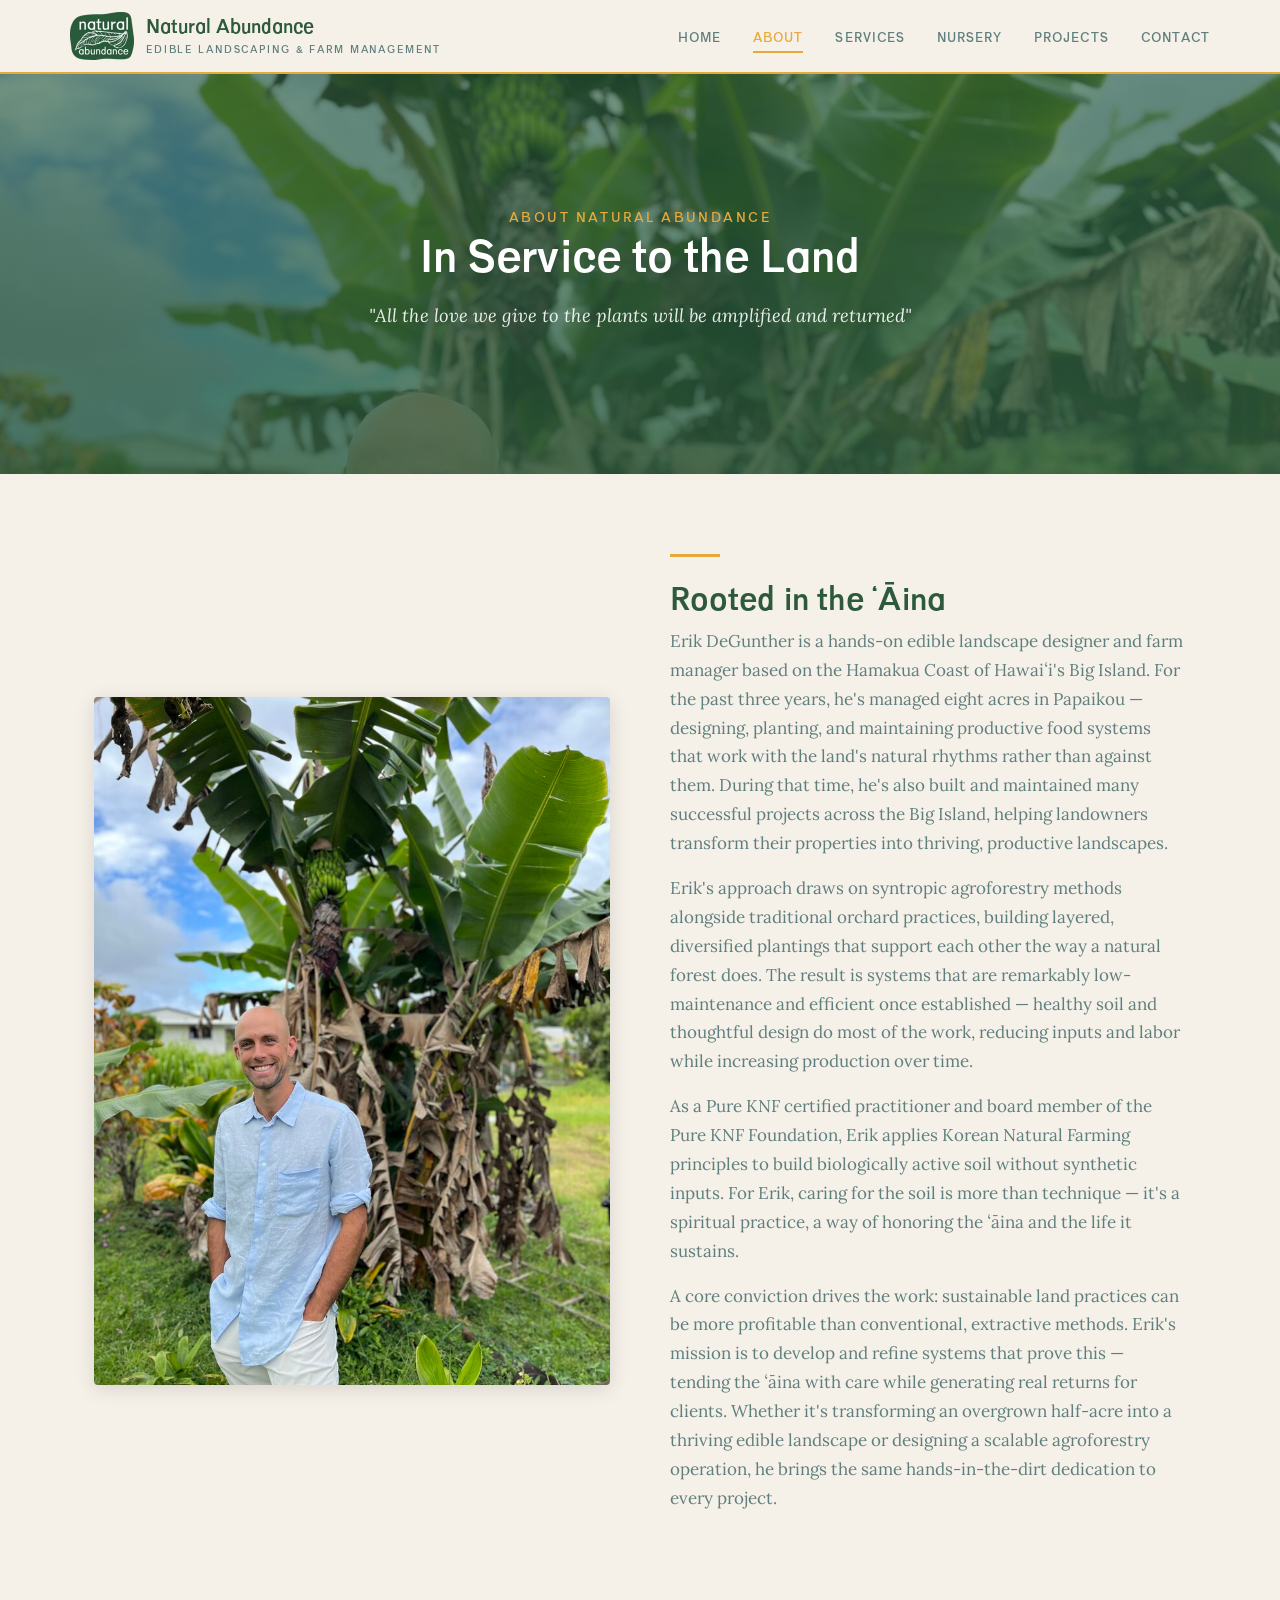
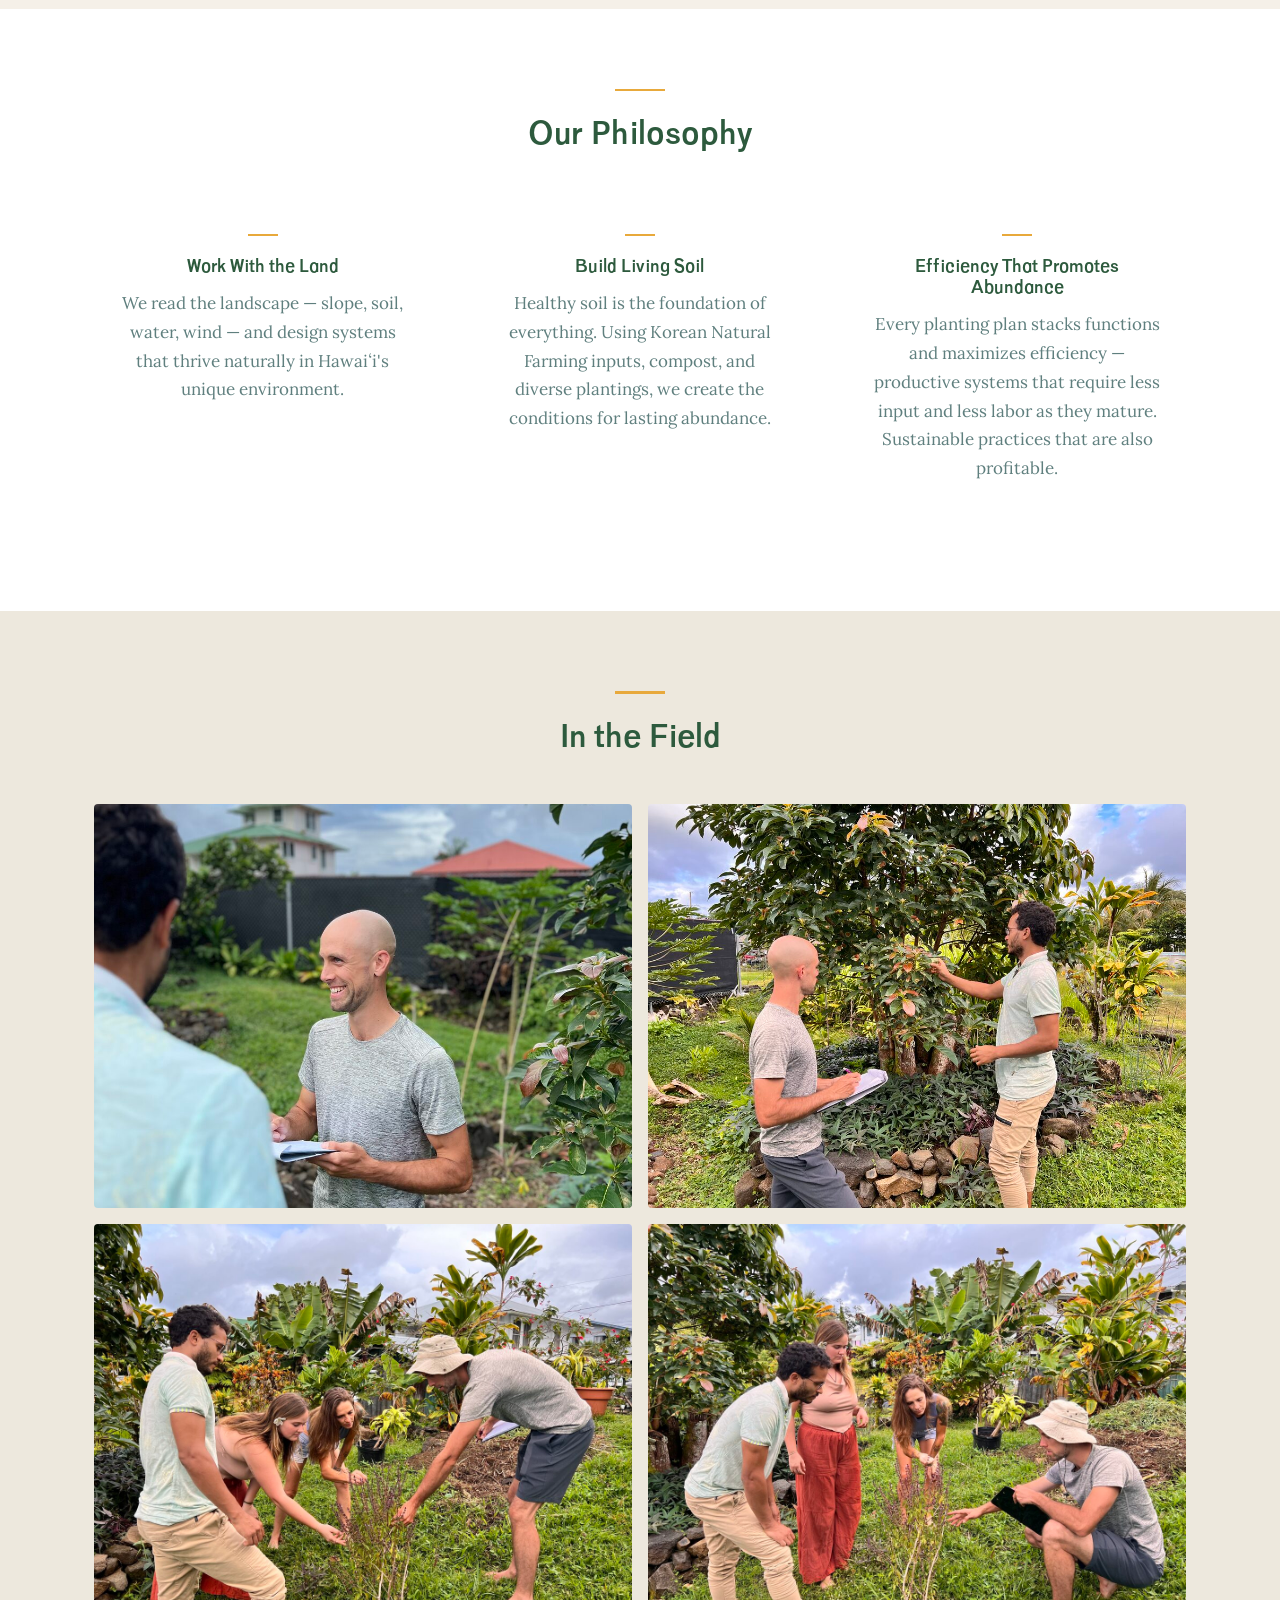
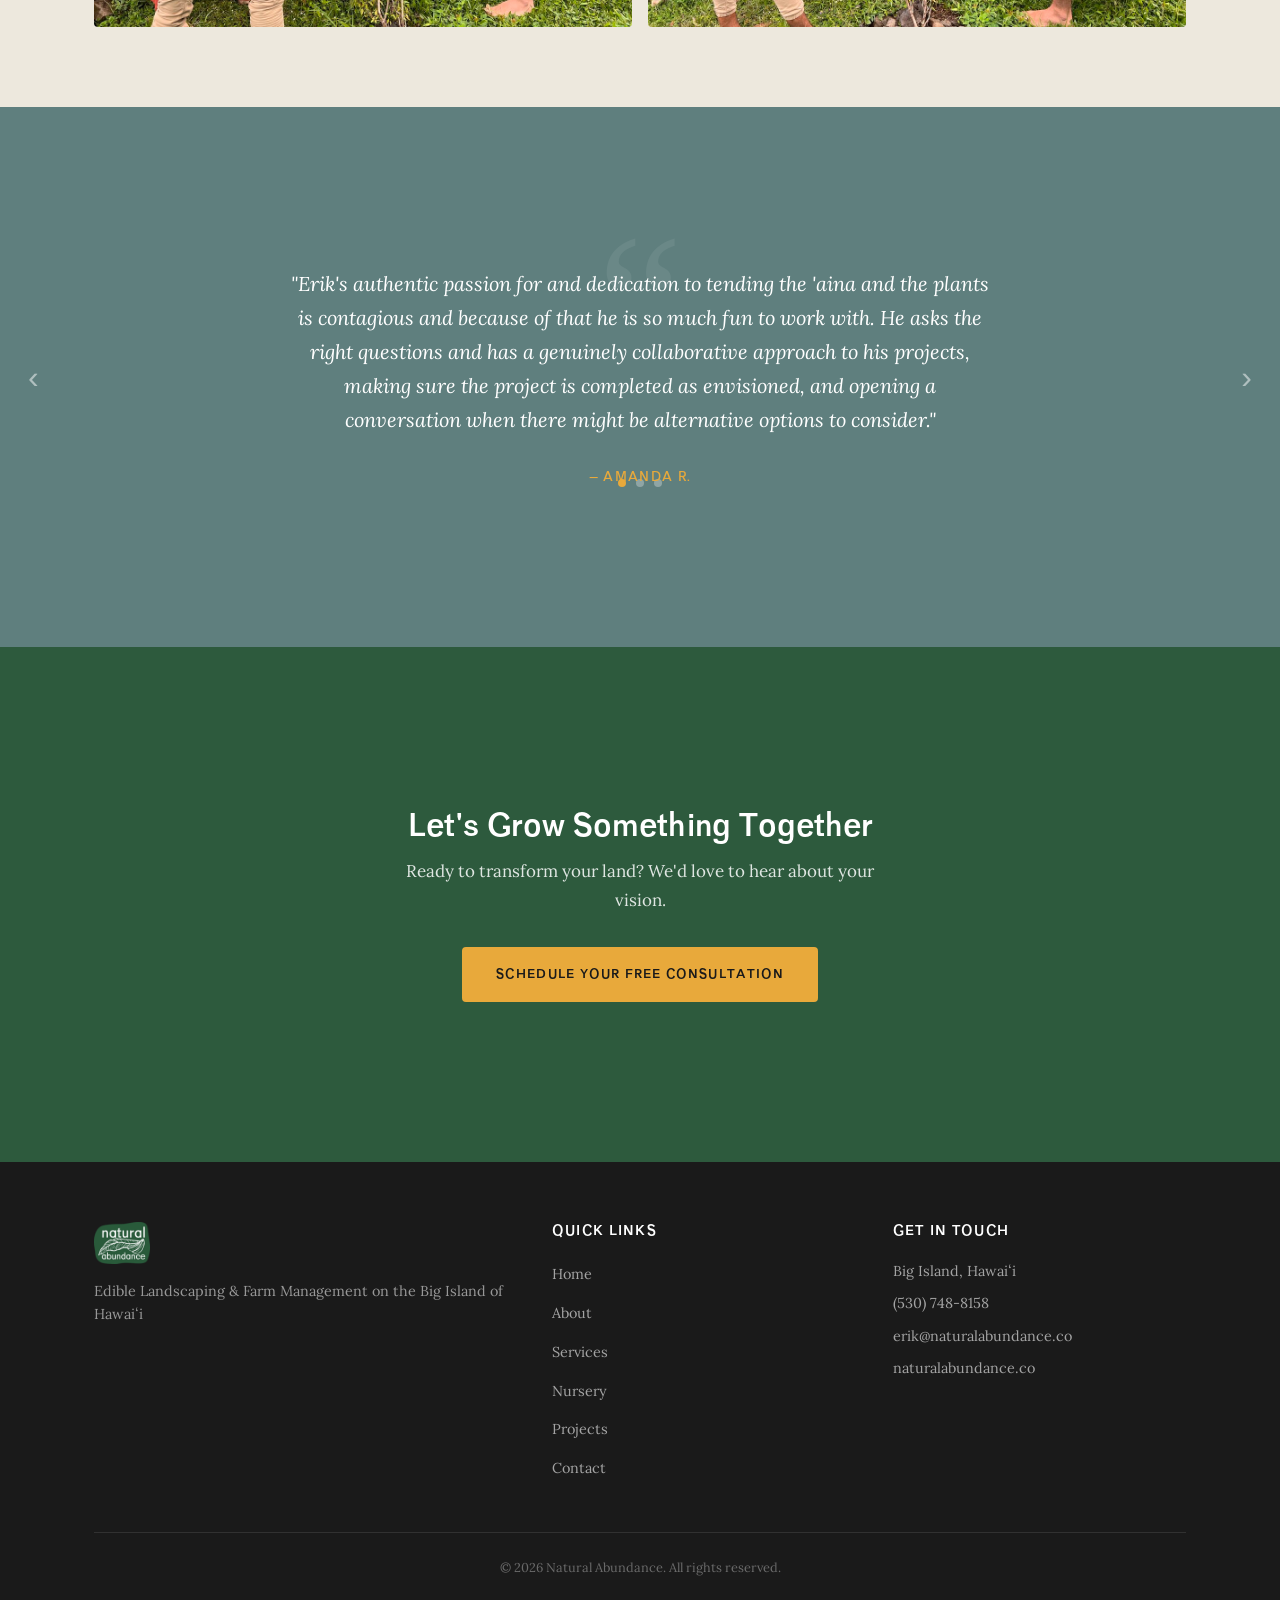
==== about.html @ 0c000f02 "Site-wide updates: copy, carousel, project pages, consistency - Home: "Serving the Land", "East side" ====
<!DOCTYPE html>
<html lang="en">
<head>
  <meta charset="UTF-8">
  <meta name="viewport" content="width=device-width, initial-scale=1.0">
  <title>About Erik | Natural Abundance</title>
  <link href="https://fonts.googleapis.com/css2?family=Lora:ital,wght@0,400;0,600;1,400&family=Raleway:wght@400;600;700&display=swap" rel="stylesheet">
  <link rel="stylesheet" href="css/style.css">
</head>
<body>

  <nav class="nav">
    <div class="nav__inner">
      <a href="index.html" class="nav__logo">
        <img src="images/logo-forest-green.png" alt="Natural Abundance Logo">
        <div>
          <span class="nav__logo-text">Natural Abundance</span>
          <span class="nav__logo-descriptor">Edible Landscaping &amp; Farm Management</span>
        </div>
      </a>
      <ul class="nav__links">
        <li><a href="index.html">Home</a></li>
        <li><a href="about.html" class="active">About</a></li>
        <li><a href="services.html">Services</a></li>
        <li><a href="nursery.html">Nursery</a></li>
        <li><a href="projects.html">Projects</a></li>
        <li><a href="contact.html">Contact</a></li>
      </ul>
      <button class="nav__hamburger" aria-label="Toggle navigation">
        <span></span><span></span><span></span>
      </button>
    </div>
  </nav>

  <section class="page-hero page-hero--overlay" style="background-image: url('images/about/erik-banana-headshot.jpg'); background-size: cover; background-position: center top;">
    <div class="page-hero__content">
      <span class="page-hero__descriptor">ABOUT NATURAL ABUNDANCE</span>
      <h1 class="page-hero__title">In Service to the Land</h1>
      <p class="page-hero__subtitle">"All the love we give to the plants will be amplified and returned"</p>
    </div>
  </section>

  <section class="section section--cream">
    <div class="container">
      <div class="about-intro fade-up">
        <div class="about-intro__image">
          <img src="images/about/erik-portrait.jpg" alt="Erik DeGunther among banana plants">
        </div>
        <div class="about-intro__text">
          <hr class="accent-line accent-line--left">
          <h2>Rooted in the ʻĀina</h2>
          <p>Erik DeGunther is a hands-on edible landscape designer and farm manager based on the Hamakua Coast of Hawaiʻi's Big Island. For the past three years, he's managed eight acres in Papaikou — designing, planting, and maintaining productive food systems that work with the land's natural rhythms rather than against them. During that time, he's also built and maintained many successful projects across the Big Island, helping landowners transform their properties into thriving, productive landscapes.</p>
          <p>Erik's approach draws on syntropic agroforestry methods alongside traditional orchard practices, building layered, diversified plantings that support each other the way a natural forest does. The result is systems that are remarkably low-maintenance and efficient once established — healthy soil and thoughtful design do most of the work, reducing inputs and labor while increasing production over time.</p>
          <p>As a Pure KNF certified practitioner and board member of the Pure KNF Foundation, Erik applies Korean Natural Farming principles to build biologically active soil without synthetic inputs. For Erik, caring for the soil is more than technique — it's a spiritual practice, a way of honoring the ʻāina and the life it sustains.</p>
          <p>A core conviction drives the work: sustainable land practices can be more profitable than conventional, extractive methods. Erik's mission is to develop and refine systems that prove this — tending the ʻāina with care while generating real returns for clients. Whether it's transforming an overgrown half-acre into a thriving edible landscape or designing a scalable agroforestry operation, he brings the same hands-in-the-dirt dedication to every project.</p>
        </div>
      </div>
    </div>
  </section>

  <section class="section section--white">
    <div class="container">
      <div class="section__header">
        <hr class="accent-line">
        <h2>Our Philosophy</h2>
      </div>
      <div class="about-philosophy fade-up">
        <div class="about-philosophy__card">
          <span class="about-philosophy__bullet"></span>
          <h3>Work With the Land</h3>
          <p>We read the landscape — slope, soil, water, wind — and design systems that thrive naturally in Hawaiʻi's unique environment.</p>
        </div>
        <div class="about-philosophy__card">
          <span class="about-philosophy__bullet"></span>
          <h3>Build Living Soil</h3>
          <p>Healthy soil is the foundation of everything. Using Korean Natural Farming inputs, compost, and diverse plantings, we create the conditions for lasting abundance.</p>
        </div>
        <div class="about-philosophy__card">
          <span class="about-philosophy__bullet"></span>
          <h3>Efficiency That Promotes Abundance</h3>
          <p>Every planting plan stacks functions and maximizes efficiency — productive systems that require less input and less labor as they mature. Sustainable practices that are also profitable.</p>
        </div>
      </div>
    </div>
  </section>

  <section class="section section--sand">
    <div class="container">
      <div class="section__header">
        <hr class="accent-line">
        <h2>In the Field</h2>
      </div>
      <div class="about-gallery fade-up" style="grid-template-columns: repeat(2, 1fr);">
        <div class="about-gallery__item">
          <img src="images/about/erik-consultation.jpg" alt="Erik consulting with a client on their property">
        </div>
        <div class="about-gallery__item">
          <img src="images/about/erik-examining-plants.jpg" alt="Erik and client examining fruit trees">
        </div>
        <div class="about-gallery__item">
          <img src="images/about/erik-group-teaching.jpg" alt="Erik teaching a group about edible landscaping">
        </div>
        <div class="about-gallery__item">
          <img src="images/about/erik-group-work.jpg" alt="Erik working with a group in the garden">
        </div>
      </div>
    </div>
  </section>

  <section class="section section--teal">
    <div class="testimonial-carousel">
      <button class="testimonial-carousel__nav testimonial-carousel__nav--prev" aria-label="Previous testimonial">&#8249;</button>
      <button class="testimonial-carousel__nav testimonial-carousel__nav--next" aria-label="Next testimonial">&#8250;</button>
      <div class="testimonial-carousel__track">
        <div class="testimonial-carousel__slide">
          <p class="testimonial-carousel__text">"Erik's authentic passion for and dedication to tending the 'aina and the plants is contagious and because of that he is so much fun to work with. He asks the right questions and has a genuinely collaborative approach to his projects, making sure the project is completed as envisioned, and opening a conversation when there might be alternative options to consider."</p>
          <span class="testimonial-carousel__author">— Amanda R.</span>
        </div>
        <div class="testimonial-carousel__slide">
          <p class="testimonial-carousel__text">"He listened carefully to what our priorities were, but more importantly, he brought an extraordinary knowledge base and passion for what was possible. He explained in detail a plan to build out portions of our land in a manner consistent with what was most important to us, including permaculture concepts, feng shui, and anticipated maintenance that flows with the current, not against it."</p>
          <span class="testimonial-carousel__author">— Scott H.</span>
        </div>
        <div class="testimonial-carousel__slide">
          <p class="testimonial-carousel__text">"I'd recommend Erik's services to anyone looking to enhance their 'aina, or with a specific project in mind that requires an inspired mind and hardworking hands."</p>
          <span class="testimonial-carousel__author">— Amanda R.</span>
        </div>
      </div>
      <div class="testimonial-carousel__dots">
        <button class="testimonial-carousel__dot" aria-label="Testimonial 1"></button>
        <button class="testimonial-carousel__dot" aria-label="Testimonial 2"></button>
        <button class="testimonial-carousel__dot" aria-label="Testimonial 3"></button>
      </div>
    </div>
  </section>

  <section class="section section--green">
    <div class="container">
      <div class="cta-block">
        <h2>Let's Grow Something Together</h2>
        <p>Ready to transform your land? We'd love to hear about your vision.</p>
        <a href="contact.html" class="btn btn--primary">Schedule Your Free Consultation</a>
      </div>
    </div>
  </section>

  <footer class="footer">
    <div class="container">
      <div class="footer__grid">
        <div class="footer__brand">
          <img src="images/logo-forest-green.png" alt="Natural Abundance Logo">
          <p>Edible Landscaping &amp; Farm Management on the Big Island of Hawaiʻi</p>
        </div>
        <div>
          <h4>Quick Links</h4>
          <ul class="footer__links">
            <li><a href="index.html">Home</a></li>
            <li><a href="about.html">About</a></li>
            <li><a href="services.html">Services</a></li>
            <li><a href="nursery.html">Nursery</a></li>
            <li><a href="projects.html">Projects</a></li>
            <li><a href="contact.html">Contact</a></li>
          </ul>
        </div>
        <div class="footer__contact">
          <h4>Get in Touch</h4>
          <p>Big Island, Hawaiʻi</p>
          <p><a href="tel:+15307488158">(530) 748-8158</a></p>
          <p><a href="mailto:erik@naturalabundance.co">erik@naturalabundance.co</a></p>
          <p>naturalabundance.co</p>
        </div>
      </div>
      <div class="footer__bottom">
        <p>&copy; 2026 Natural Abundance. All rights reserved.</p>
      </div>
    </div>
  </footer>

  <script src="js/main.js"></script>
</body>
</html>
---- css/style.css ----
/* ==========================================================================
   Natural Abundance — Main Stylesheet
   Edible Landscaping & Farm Management · Hamakua Coast, Hawaiʻi
   ========================================================================== */

/* --- Font Faces --- */
@font-face {
  font-family: 'Halton';
  src: url('../fonts/Halton/Halton light.otf') format('opentype');
  font-weight: 300;
  font-style: normal;
  font-display: swap;
}
@font-face {
  font-family: 'Halton';
  src: url('../fonts/Halton/Halton light-italic.otf') format('opentype');
  font-weight: 300;
  font-style: italic;
  font-display: swap;
}
@font-face {
  font-family: 'Halton';
  src: url('../fonts/Halton/Halton regular.otf') format('opentype');
  font-weight: 400;
  font-style: normal;
  font-display: swap;
}
@font-face {
  font-family: 'Halton';
  src: url('../fonts/Halton/Halton regular-italic.otf') format('opentype');
  font-weight: 400;
  font-style: italic;
  font-display: swap;
}
@font-face {
  font-family: 'Halton';
  src: url('../fonts/Halton/Halton semi-bold.otf') format('opentype');
  font-weight: 600;
  font-style: normal;
  font-display: swap;
}
@font-face {
  font-family: 'Halton';
  src: url('../fonts/Halton/Halton semi-bold-italic.otf') format('opentype');
  font-weight: 600;
  font-style: italic;
  font-display: swap;
}
@font-face {
  font-family: 'Halton';
  src: url('../fonts/Halton/Halton bold.otf') format('opentype');
  font-weight: 700;
  font-style: normal;
  font-display: swap;
}
@font-face {
  font-family: 'Halton';
  src: url('../fonts/Halton/Halton bold-italic.otf') format('opentype');
  font-weight: 700;
  font-style: italic;
  font-display: swap;
}

/* --- CSS Custom Properties --- */
:root {
  /* Primary */
  --slate-teal: #5F7F7E;
  --golden-amber: #E8A93B;
  --forest-green: #2D5A3D;
  /* Supporting */
  --cream: #F5F0E8;
  --warm-sand: #EDE8DD;
  --near-black: #1A1A1A;
  --white: #FFFFFF;
  /* Accent */
  --lime: #B5C944;
  /* Functional */
  --shadow-sm: 0 2px 8px rgba(0,0,0,0.08);
  --shadow-md: 0 4px 20px rgba(0,0,0,0.12);
  --shadow-lg: 0 8px 30px rgba(0,0,0,0.18);
  --radius: 4px;
  --transition: 0.3s ease;
}

/* --- Reset & Base --- */
*, *::before, *::after {
  margin: 0;
  padding: 0;
  box-sizing: border-box;
}

html {
  scroll-behavior: smooth;
  -webkit-font-smoothing: antialiased;
  -moz-osx-font-smoothing: grayscale;
}

body {
  font-family: 'Lora', Georgia, 'Times New Roman', serif;
  font-size: 17px;
  line-height: 1.7;
  color: var(--slate-teal);
  background: var(--white);
  overflow-x: hidden;
}

img {
  max-width: 100%;
  height: auto;
  display: block;
}

a {
  color: var(--forest-green);
  text-decoration: none;
  transition: color var(--transition);
}

a:hover {
  color: var(--golden-amber);
}

.container {
  max-width: 1140px;
  margin: 0 auto;
  padding: 0 24px;
}

/* --- Typography --- */
h1, h2, h3, h4 {
  font-family: 'Halton', 'Raleway', sans-serif;
  color: var(--forest-green);
  line-height: 1.2;
}

h1 {
  font-weight: 700;
  font-size: 3.8rem;
}

h2 {
  font-weight: 700;
  font-size: 2rem;
  margin-bottom: 1rem;
}

h3 {
  font-weight: 700;
  font-size: 1.1rem;
  margin-bottom: 0.5rem;
}

p {
  margin-bottom: 1rem;
}

/* --- Section Accent Line --- */
.accent-line {
  width: 50px;
  height: 2.5px;
  background: var(--golden-amber);
  margin: 0 auto 1.5rem;
  border: none;
}

.accent-line--left {
  margin-left: 0;
}

/* --- Buttons --- */
.btn {
  display: inline-block;
  font-family: 'Halton', 'Raleway', sans-serif;
  font-weight: 700;
  font-size: 0.82rem;
  text-transform: uppercase;
  letter-spacing: 0.1em;
  padding: 14px 32px;
  border-radius: var(--radius);
  border: 2px solid transparent;
  cursor: pointer;
  transition: all var(--transition);
  text-decoration: none;
  text-align: center;
}

.btn:hover {
  transform: translateY(-2px);
  box-shadow: var(--shadow-md);
}

.btn--primary {
  background: var(--golden-amber);
  color: var(--near-black);
  border-color: var(--golden-amber);
}

.btn--primary:hover {
  background: #d99a2f;
  border-color: #d99a2f;
  color: var(--near-black);
}

.btn--outline-light {
  background: transparent;
  color: var(--white);
  border-color: var(--white);
}

.btn--outline-light:hover {
  background: var(--white);
  color: var(--forest-green);
}

.btn--outline-dark {
  background: transparent;
  color: var(--forest-green);
  border-color: var(--forest-green);
}

.btn--outline-dark:hover {
  background: var(--forest-green);
  color: var(--white);
}

/* --- Navigation --- */
.nav {
  position: sticky;
  top: 0;
  z-index: 1000;
  background: var(--cream);
  border-bottom: 2.5px solid var(--golden-amber);
  padding: 0 24px;
}

.nav__inner {
  max-width: 1140px;
  margin: 0 auto;
  display: flex;
  align-items: center;
  justify-content: space-between;
  height: 72px;
}

.nav__logo {
  display: flex;
  align-items: center;
  gap: 12px;
  text-decoration: none;
}

.nav__logo img {
  height: 48px;
  width: auto;
}

.nav__logo-text {
  font-family: 'Halton', 'Raleway', sans-serif;
  font-weight: 700;
  font-size: 1.2rem;
  color: var(--forest-green);
  line-height: 1.1;
}

.nav__logo-descriptor {
  font-family: 'Halton', 'Raleway', sans-serif;
  font-weight: 600;
  font-size: 0.65rem;
  text-transform: uppercase;
  letter-spacing: 0.18em;
  color: var(--slate-teal);
  display: block;
}

.nav__links {
  display: flex;
  align-items: center;
  gap: 32px;
  list-style: none;
}

.nav__links a {
  font-family: 'Halton', 'Raleway', sans-serif;
  font-weight: 600;
  font-size: 0.82rem;
  text-transform: uppercase;
  letter-spacing: 0.08em;
  color: var(--slate-teal);
  text-decoration: none;
  padding: 4px 0;
  border-bottom: 2px solid transparent;
  transition: all var(--transition);
}

.nav__links a:hover,
.nav__links a.active {
  color: var(--golden-amber);
  border-bottom-color: var(--golden-amber);
}

.nav__hamburger {
  display: none;
  flex-direction: column;
  gap: 5px;
  background: none;
  border: none;
  cursor: pointer;
  padding: 4px;
}

.nav__hamburger span {
  display: block;
  width: 24px;
  height: 2px;
  background: var(--forest-green);
  transition: all var(--transition);
}

/* --- Page Heroes (inner pages) --- */
.page-hero {
  position: relative;
  min-height: 400px;
  display: flex;
  align-items: center;
  justify-content: center;
  text-align: center;
  overflow: hidden;
}

.page-hero--overlay {
  background-size: cover;
  background-position: center;
  background-repeat: no-repeat;
}

.page-hero--overlay::before {
  content: '';
  position: absolute;
  inset: 0;
  background: linear-gradient(to bottom, rgba(45,90,61,0.65), rgba(45,90,61,0.80));
  z-index: 1;
}

.page-hero__content {
  position: relative;
  z-index: 2;
  color: var(--white);
  padding: 80px 24px;
  max-width: 800px;
}

.page-hero__descriptor {
  font-family: 'Halton', 'Raleway', sans-serif;
  font-weight: 600;
  font-size: 0.85rem;
  text-transform: uppercase;
  letter-spacing: 0.18em;
  color: var(--golden-amber);
  margin-bottom: 1rem;
}

.page-hero__title {
  font-size: 2.8rem;
  color: var(--white);
  margin-bottom: 1rem;
}

.page-hero__subtitle {
  font-family: 'Lora', Georgia, serif;
  font-size: 1.15rem;
  font-style: italic;
  color: rgba(255,255,255,0.9);
  line-height: 1.6;
}

/* --- Home Hero (full-width) --- */
.hero {
  position: relative;
  min-height: 90vh;
  display: flex;
  align-items: center;
  justify-content: center;
  text-align: center;
  background-size: cover;
  background-position: center;
  overflow: hidden;
}

.hero::before {
  content: '';
  position: absolute;
  inset: 0;
  background: linear-gradient(to bottom, rgba(26,26,26,0.35), rgba(26,26,26,0.55));
  z-index: 1;
}

.hero__content {
  position: relative;
  z-index: 2;
  color: var(--white);
  padding: 40px 24px;
}

.hero__descriptor {
  font-family: 'Halton', 'Raleway', sans-serif;
  font-weight: 600;
  font-size: 0.85rem;
  text-transform: uppercase;
  letter-spacing: 0.18em;
  color: var(--golden-amber);
  margin-bottom: 1.5rem;
}

.hero__title {
  font-size: 3.8rem;
  color: var(--white);
  margin-bottom: 1rem;
}

.hero__tagline {
  font-family: 'Lora', Georgia, serif;
  font-size: 1.2rem;
  font-weight: 400;
  color: rgba(255,255,255,0.9);
  margin-bottom: 2.5rem;
  max-width: 600px;
  margin-left: auto;
  margin-right: auto;
}

.hero__buttons {
  display: flex;
  gap: 16px;
  justify-content: center;
  flex-wrap: wrap;
}

/* --- Section Spacing --- */
.section {
  padding: 80px 0;
}

.section--cream { background: var(--cream); }
.section--white { background: var(--white); }
.section--sand { background: var(--warm-sand); }
.section--teal { background: var(--slate-teal); }
.section--green { background: var(--forest-green); }
.section--dark { background: var(--near-black); }

.section__header {
  text-align: center;
  margin-bottom: 3rem;
}

.section__header h2 {
  margin-bottom: 0.5rem;
}

.section__header p {
  max-width: 640px;
  margin: 0 auto;
}

/* --- About Page --- */
.about-intro {
  display: grid;
  grid-template-columns: 1fr 1fr;
  gap: 60px;
  align-items: center;
}

.about-intro__image {
  border-radius: var(--radius);
  overflow: hidden;
  box-shadow: var(--shadow-md);
}

.about-intro__image img {
  width: 100%;
  height: 100%;
  object-fit: cover;
}

.about-intro__text h2 {
  margin-bottom: 0.5rem;
}

.about-philosophy {
  display: grid;
  grid-template-columns: repeat(3, 1fr);
  gap: 40px;
  margin-top: 2rem;
}

.about-philosophy__card {
  text-align: center;
  padding: 32px 24px;
}

.about-philosophy__number {
  font-family: 'Halton', 'Raleway', sans-serif;
  font-weight: 700;
  font-size: 0.75rem;
  letter-spacing: 0.15em;
  color: var(--golden-amber);
  margin-bottom: 1rem;
}

.about-philosophy__number::after {
  content: '';
  display: block;
  width: 30px;
  height: 2px;
  background: var(--golden-amber);
  margin: 10px auto 0;
}

.about-philosophy__bullet {
  display: block;
  width: 30px;
  height: 2px;
  background: var(--golden-amber);
  margin: 0 auto 1.25rem;
}

.about-philosophy__card h3 {
  margin-bottom: 0.75rem;
}

.about-gallery {
  display: grid;
  grid-template-columns: repeat(3, 1fr);
  gap: 16px;
}

.about-gallery__item {
  border-radius: var(--radius);
  overflow: hidden;
  aspect-ratio: 4/3;
}

.about-gallery__item img {
  width: 100%;
  height: 100%;
  object-fit: cover;
  transition: transform 0.4s ease;
}

.about-gallery__item:hover img {
  transform: scale(1.05);
}

/* --- Featured Quote Block --- */
.quote-block {
  position: relative;
  text-align: center;
  padding: 80px 24px;
}

.quote-block::before {
  content: '\201C';
  position: absolute;
  top: 20px;
  left: 50%;
  transform: translateX(-50%);
  font-family: Georgia, serif;
  font-size: 12rem;
  color: rgba(255,255,255,0.07);
  line-height: 1;
  pointer-events: none;
}

.quote-block__text {
  font-family: 'Lora', Georgia, serif;
  font-size: 1.5rem;
  font-style: italic;
  color: var(--white);
  max-width: 700px;
  margin: 0 auto 1rem;
  line-height: 1.6;
}

.quote-block__attribution {
  font-family: 'Halton', 'Raleway', sans-serif;
  font-weight: 600;
  font-size: 0.85rem;
  text-transform: uppercase;
  letter-spacing: 0.1em;
  color: var(--golden-amber);
}

/* --- Services Page --- */
.services-grid {
  display: grid;
  grid-template-columns: repeat(2, 1fr);
  gap: 32px;
}

.service-card {
  background: var(--cream);
  border-radius: var(--radius);
  padding: 40px 32px;
  transition: all var(--transition);
}

.service-card:hover {
  transform: translateY(-4px);
  box-shadow: var(--shadow-md);
}

.service-card__number {
  font-family: 'Halton', 'Raleway', sans-serif;
  font-weight: 700;
  font-size: 0.75rem;
  text-transform: uppercase;
  letter-spacing: 0.15em;
  color: var(--golden-amber);
  margin-bottom: 1rem;
  display: block;
}

.service-card__number::after {
  content: '';
  display: block;
  width: 30px;
  height: 2px;
  background: var(--golden-amber);
  margin-top: 10px;
}

.service-card h3 {
  font-size: 1.15rem;
  margin-bottom: 0.75rem;
}

/* --- Design Gallery --- */
.design-gallery {
  display: grid;
  grid-template-columns: repeat(3, 1fr);
  gap: 24px;
}

.design-gallery__item {
  position: relative;
  border-radius: var(--radius);
  overflow: hidden;
  cursor: pointer;
  box-shadow: var(--shadow-sm);
  transition: all var(--transition);
}

.design-gallery__item:hover {
  transform: translateY(-4px);
  box-shadow: var(--shadow-md);
}

.design-gallery__item img {
  width: 100%;
  aspect-ratio: 4/3;
  object-fit: cover;
}

.design-gallery__caption {
  position: absolute;
  bottom: 0;
  left: 0;
  right: 0;
  background: linear-gradient(transparent, rgba(26,26,26,0.85));
  color: var(--white);
  padding: 40px 16px 16px;
  font-family: 'Halton', 'Raleway', sans-serif;
  font-weight: 600;
  font-size: 0.9rem;
}

/* --- Lightbox --- */
.lightbox {
  display: none;
  position: fixed;
  inset: 0;
  background: rgba(26,26,26,0.95);
  z-index: 9999;
  align-items: center;
  justify-content: center;
  padding: 40px;
}

.lightbox.active {
  display: flex;
}

.lightbox__img {
  max-width: 90vw;
  max-height: 85vh;
  object-fit: contain;
  border-radius: var(--radius);
}

.lightbox__close {
  position: absolute;
  top: 24px;
  right: 32px;
  font-size: 2rem;
  color: var(--white);
  background: none;
  border: none;
  cursor: pointer;
  font-family: 'Halton', 'Raleway', sans-serif;
  font-weight: 300;
  line-height: 1;
  transition: color var(--transition);
}

.lightbox__close:hover {
  color: var(--golden-amber);
}

.lightbox__nav {
  position: absolute;
  top: 50%;
  transform: translateY(-50%);
  font-size: 2.5rem;
  color: var(--white);
  background: none;
  border: none;
  cursor: pointer;
  padding: 16px;
  transition: color var(--transition);
}

.lightbox__nav:hover {
  color: var(--golden-amber);
}

.lightbox__nav--prev { left: 16px; }
.lightbox__nav--next { right: 16px; }

.lightbox__caption {
  position: absolute;
  bottom: 24px;
  left: 50%;
  transform: translateX(-50%);
  color: var(--white);
  font-family: 'Halton', 'Raleway', sans-serif;
  font-weight: 600;
  font-size: 0.9rem;
  text-align: center;
}

/* --- Projects Page --- */
.projects-grid {
  display: grid;
  grid-template-columns: repeat(3, 1fr);
  gap: 32px;
}

.project-card {
  border-radius: var(--radius);
  overflow: hidden;
  background: var(--white);
  box-shadow: var(--shadow-sm);
  transition: all var(--transition);
}

.project-card:hover {
  transform: translateY(-6px);
  box-shadow: var(--shadow-lg);
}

.project-card__image {
  aspect-ratio: 16/10;
  overflow: hidden;
}

.project-card__image img {
  width: 100%;
  height: 100%;
  object-fit: cover;
  transition: transform 0.5s ease;
}

.project-card:hover .project-card__image img {
  transform: scale(1.06);
}

.project-card__body {
  padding: 28px 24px;
}

.project-card__tag {
  font-family: 'Halton', 'Raleway', sans-serif;
  font-weight: 600;
  font-size: 0.7rem;
  text-transform: uppercase;
  letter-spacing: 0.12em;
  color: var(--golden-amber);
  margin-bottom: 0.5rem;
  display: block;
}

.project-card__body h3 {
  font-size: 1.2rem;
  margin-bottom: 0.75rem;
}

.project-card__body p {
  font-size: 0.95rem;
  margin-bottom: 1.25rem;
}

.project-card__link {
  font-family: 'Halton', 'Raleway', sans-serif;
  font-weight: 700;
  font-size: 0.82rem;
  text-transform: uppercase;
  letter-spacing: 0.08em;
  color: var(--forest-green);
  display: inline-flex;
  align-items: center;
  gap: 6px;
}

.project-card__link:hover {
  color: var(--golden-amber);
}

.project-card__link::after {
  content: '→';
  transition: transform var(--transition);
}

.project-card__link:hover::after {
  transform: translateX(4px);
}

/* --- Contact Page --- */
.contact-grid {
  display: grid;
  grid-template-columns: 1.2fr 1fr;
  gap: 60px;
  align-items: start;
}

.contact-form label {
  font-family: 'Halton', 'Raleway', sans-serif;
  font-weight: 600;
  font-size: 0.85rem;
  text-transform: uppercase;
  letter-spacing: 0.06em;
  color: var(--forest-green);
  display: block;
  margin-bottom: 6px;
}

.contact-form input,
.contact-form select,
.contact-form textarea {
  width: 100%;
  padding: 12px 16px;
  font-family: 'Lora', Georgia, serif;
  font-size: 1rem;
  color: var(--near-black);
  border: 1.5px solid #d0ccc4;
  border-radius: var(--radius);
  background: var(--white);
  transition: border-color var(--transition);
  margin-bottom: 20px;
}

.contact-form input:focus,
.contact-form select:focus,
.contact-form textarea:focus {
  outline: none;
  border-color: var(--golden-amber);
}

.contact-form textarea {
  min-height: 160px;
  resize: vertical;
}

.contact-info {
  background: var(--cream);
  border-radius: var(--radius);
  padding: 40px 32px;
}

.contact-info h3 {
  font-size: 1.15rem;
  margin-bottom: 1.5rem;
}

.contact-info__item {
  display: flex;
  gap: 14px;
  margin-bottom: 1.5rem;
  align-items: flex-start;
}

.contact-info__icon {
  font-size: 1.2rem;
  color: var(--forest-green);
  flex-shrink: 0;
  margin-top: 3px;
}

.contact-info__item p {
  margin-bottom: 0;
}

.contact-info__item a {
  color: var(--forest-green);
  text-decoration: underline;
  text-decoration-color: var(--golden-amber);
  text-underline-offset: 3px;
}

.contact-photo {
  margin-top: 2rem;
  border-radius: var(--radius);
  overflow: hidden;
}

.contact-photo img {
  width: 100%;
  aspect-ratio: 4/3;
  object-fit: cover;
}

/* --- Testimonial Carousel (full-width, swipeable) --- */
.testimonial-carousel {
  position: relative;
  text-align: center;
  padding: 80px 24px;
  overflow: hidden;
  touch-action: pan-y;
}

.testimonial-carousel::before {
  content: '\201C';
  position: absolute;
  top: 20px;
  left: 50%;
  transform: translateX(-50%);
  font-family: Georgia, serif;
  font-size: 12rem;
  color: rgba(255,255,255,0.07);
  line-height: 1;
  pointer-events: none;
}

.testimonial-carousel__track {
  position: relative;
  min-height: 180px;
}

.testimonial-carousel__slide {
  position: absolute;
  top: 0;
  left: 0;
  right: 0;
  opacity: 0;
  transition: opacity 0.8s ease;
}

.testimonial-carousel__slide.active {
  opacity: 1;
}

.testimonial-carousel__text {
  font-family: 'Lora', Georgia, serif;
  font-size: 1.25rem;
  font-style: italic;
  color: var(--white);
  max-width: 700px;
  margin: 0 auto 1.5rem;
  line-height: 1.7;
}

.testimonial-carousel__author {
  font-family: 'Halton', 'Raleway', sans-serif;
  font-weight: 600;
  font-size: 0.85rem;
  text-transform: uppercase;
  letter-spacing: 0.1em;
  color: var(--golden-amber);
}

.testimonial-carousel__nav {
  position: absolute;
  top: 50%;
  transform: translateY(-50%);
  background: none;
  border: none;
  font-size: 2rem;
  color: rgba(255,255,255,0.5);
  cursor: pointer;
  padding: 12px;
  transition: color var(--transition);
  z-index: 3;
  line-height: 1;
}

.testimonial-carousel__nav:hover {
  color: var(--golden-amber);
}

.testimonial-carousel__nav--prev { left: 16px; }
.testimonial-carousel__nav--next { right: 16px; }

.testimonial-carousel__dots {
  display: flex;
  justify-content: center;
  gap: 10px;
  margin-top: 2rem;
}

.testimonial-carousel__dot {
  width: 8px;
  height: 8px;
  border-radius: 50%;
  background: rgba(255,255,255,0.3);
  border: none;
  cursor: pointer;
  transition: background var(--transition);
  padding: 0;
}

.testimonial-carousel__dot.active {
  background: var(--golden-amber);
}

/* Legacy single testimonial */
.testimonial {
  position: relative;
  text-align: center;
  padding: 80px 24px;
}

.testimonial::before {
  content: '\201C';
  position: absolute;
  top: 20px;
  left: 50%;
  transform: translateX(-50%);
  font-family: Georgia, serif;
  font-size: 12rem;
  color: rgba(255,255,255,0.07);
  line-height: 1;
  pointer-events: none;
}

.testimonial__text {
  font-family: 'Lora', Georgia, serif;
  font-size: 1.25rem;
  font-style: italic;
  color: var(--white);
  max-width: 700px;
  margin: 0 auto 1.5rem;
  line-height: 1.7;
}

.testimonial__author {
  font-family: 'Halton', 'Raleway', sans-serif;
  font-weight: 600;
  font-size: 0.85rem;
  text-transform: uppercase;
  letter-spacing: 0.1em;
  color: var(--golden-amber);
}

/* --- Our Approach (3-column pillars) --- */
.approach-grid {
  display: grid;
  grid-template-columns: repeat(3, 1fr);
  gap: 40px;
}

.approach-card {
  text-align: center;
  padding: 24px;
}

.approach-card__number {
  font-family: 'Halton', 'Raleway', sans-serif;
  font-weight: 700;
  font-size: 0.75rem;
  letter-spacing: 0.15em;
  color: var(--golden-amber);
  margin-bottom: 1rem;
}

.approach-card__number::after {
  content: '';
  display: block;
  width: 30px;
  height: 2px;
  background: var(--golden-amber);
  margin: 10px auto 0;
}

.approach-card__bullet {
  display: block;
  width: 30px;
  height: 2px;
  background: var(--golden-amber);
  margin: 0 auto 1.25rem;
}

.approach-card h3 {
  margin-bottom: 0.75rem;
}

/* --- CTA Block --- */
.cta-block {
  text-align: center;
  padding: 80px 24px;
}

.cta-block h2 {
  color: var(--white);
  margin-bottom: 0.75rem;
}

.cta-block p {
  color: rgba(255,255,255,0.85);
  max-width: 500px;
  margin: 0 auto 2rem;
}

/* --- Footer --- */
.footer {
  background: var(--near-black);
  padding: 60px 0 30px;
  color: rgba(255,255,255,0.65);
}

.footer__grid {
  display: grid;
  grid-template-columns: 1.4fr 1fr 1fr;
  gap: 48px;
  margin-bottom: 40px;
}

.footer__brand img {
  height: 42px;
  margin-bottom: 16px;
}

.footer__brand p {
  font-size: 0.9rem;
  line-height: 1.6;
  color: rgba(255,255,255,0.55);
}

.footer h4 {
  font-size: 0.9rem;
  color: var(--white);
  text-transform: uppercase;
  letter-spacing: 0.08em;
  margin-bottom: 1.25rem;
}

.footer__links {
  list-style: none;
}

.footer__links li {
  margin-bottom: 10px;
}

.footer__links a {
  color: rgba(255,255,255,0.6);
  font-size: 0.9rem;
  transition: color var(--transition);
}

.footer__links a:hover {
  color: var(--golden-amber);
}

.footer__contact p,
.footer__contact a {
  font-size: 0.9rem;
  color: rgba(255,255,255,0.6);
  margin-bottom: 8px;
}

.footer__contact a:hover {
  color: var(--golden-amber);
}

.footer__bottom {
  border-top: 1px solid rgba(255,255,255,0.1);
  padding-top: 24px;
  text-align: center;
  font-size: 0.8rem;
  color: rgba(255,255,255,0.35);
}

/* --- Scroll Animation --- */
.fade-up {
  opacity: 0;
  transform: translateY(30px);
  transition: opacity 0.7s ease, transform 0.7s ease;
}

.fade-up.visible {
  opacity: 1;
  transform: translateY(0);
}

/* --- Responsive --- */
@media (max-width: 900px) {
  .services-grid {
    grid-template-columns: 1fr;
  }
  .approach-grid {
    grid-template-columns: 1fr;
    gap: 24px;
  }
  .projects-grid {
    grid-template-columns: 1fr;
    max-width: 480px;
    margin-left: auto;
    margin-right: auto;
  }
  .about-intro {
    grid-template-columns: 1fr;
    gap: 32px;
  }
  .about-philosophy {
    grid-template-columns: 1fr;
    gap: 16px;
  }
  .about-gallery {
    grid-template-columns: 1fr 1fr;
  }
  .design-gallery {
    grid-template-columns: 1fr 1fr;
  }
  .contact-grid {
    grid-template-columns: 1fr;
    gap: 40px;
  }
  .footer__grid {
    grid-template-columns: 1fr;
    gap: 32px;
  }
}

@media (max-width: 768px) {
  h1 { font-size: 2.4rem; }
  h2 { font-size: 1.6rem; }
  body { font-size: 16px; }

  .hero { min-height: 80vh; }
  .hero__title { font-size: 2.4rem; }
  .page-hero { min-height: 320px; }
  .page-hero__title { font-size: 2rem; }

  .section { padding: 56px 0; }

  .hero__buttons {
    flex-direction: column;
    align-items: center;
  }

  /* Mobile nav */
  .nav__links {
    display: none;
    position: absolute;
    top: 72px;
    left: 0;
    right: 0;
    background: var(--cream);
    flex-direction: column;
    padding: 24px;
    gap: 16px;
    border-bottom: 2.5px solid var(--golden-amber);
    box-shadow: var(--shadow-md);
  }

  .nav__links.open {
    display: flex;
  }

  .nav__hamburger {
    display: flex;
  }

  .nav__hamburger.active span:nth-child(1) {
    transform: rotate(45deg) translate(5px, 5px);
  }
  .nav__hamburger.active span:nth-child(2) {
    opacity: 0;
  }
  .nav__hamburger.active span:nth-child(3) {
    transform: rotate(-45deg) translate(5px, -5px);
  }

  .about-gallery {
    grid-template-columns: 1fr;
  }

  .design-gallery {
    grid-template-columns: 1fr;
  }

  .lightbox__nav { display: none; }
}
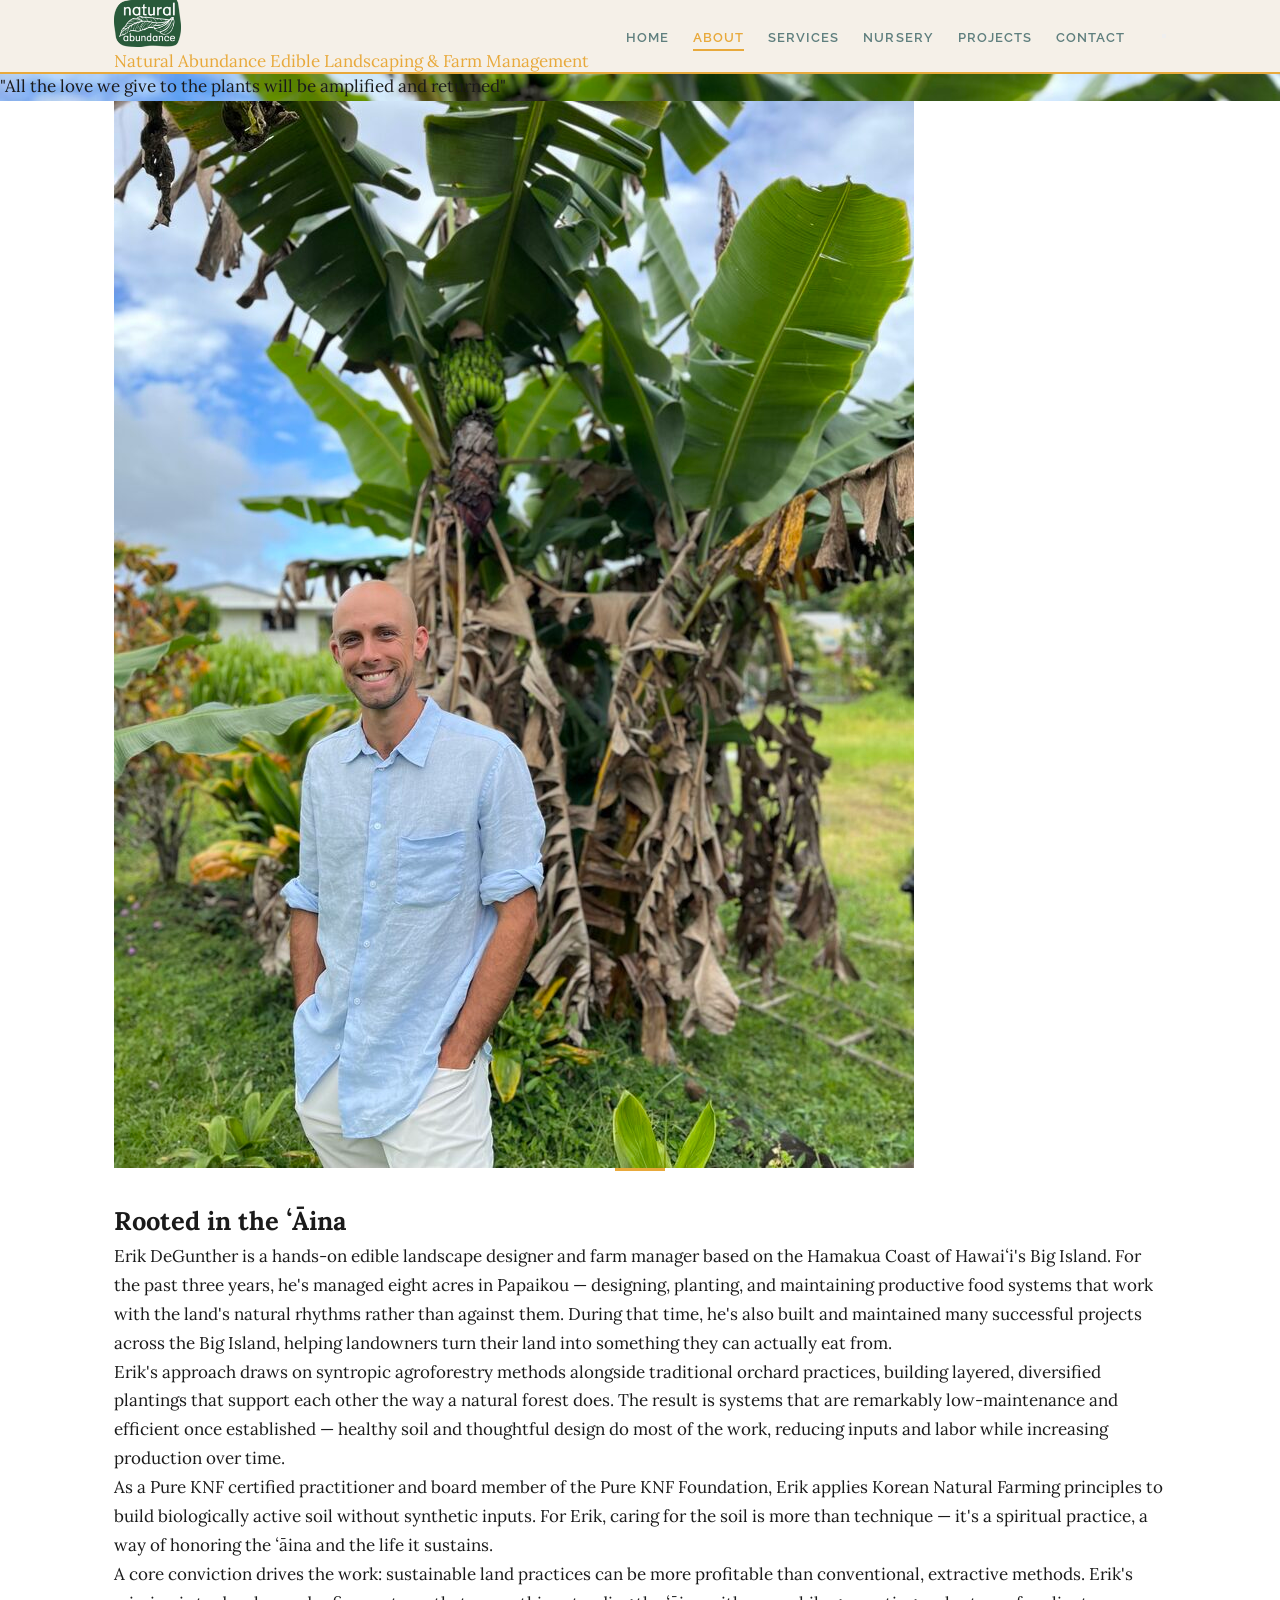
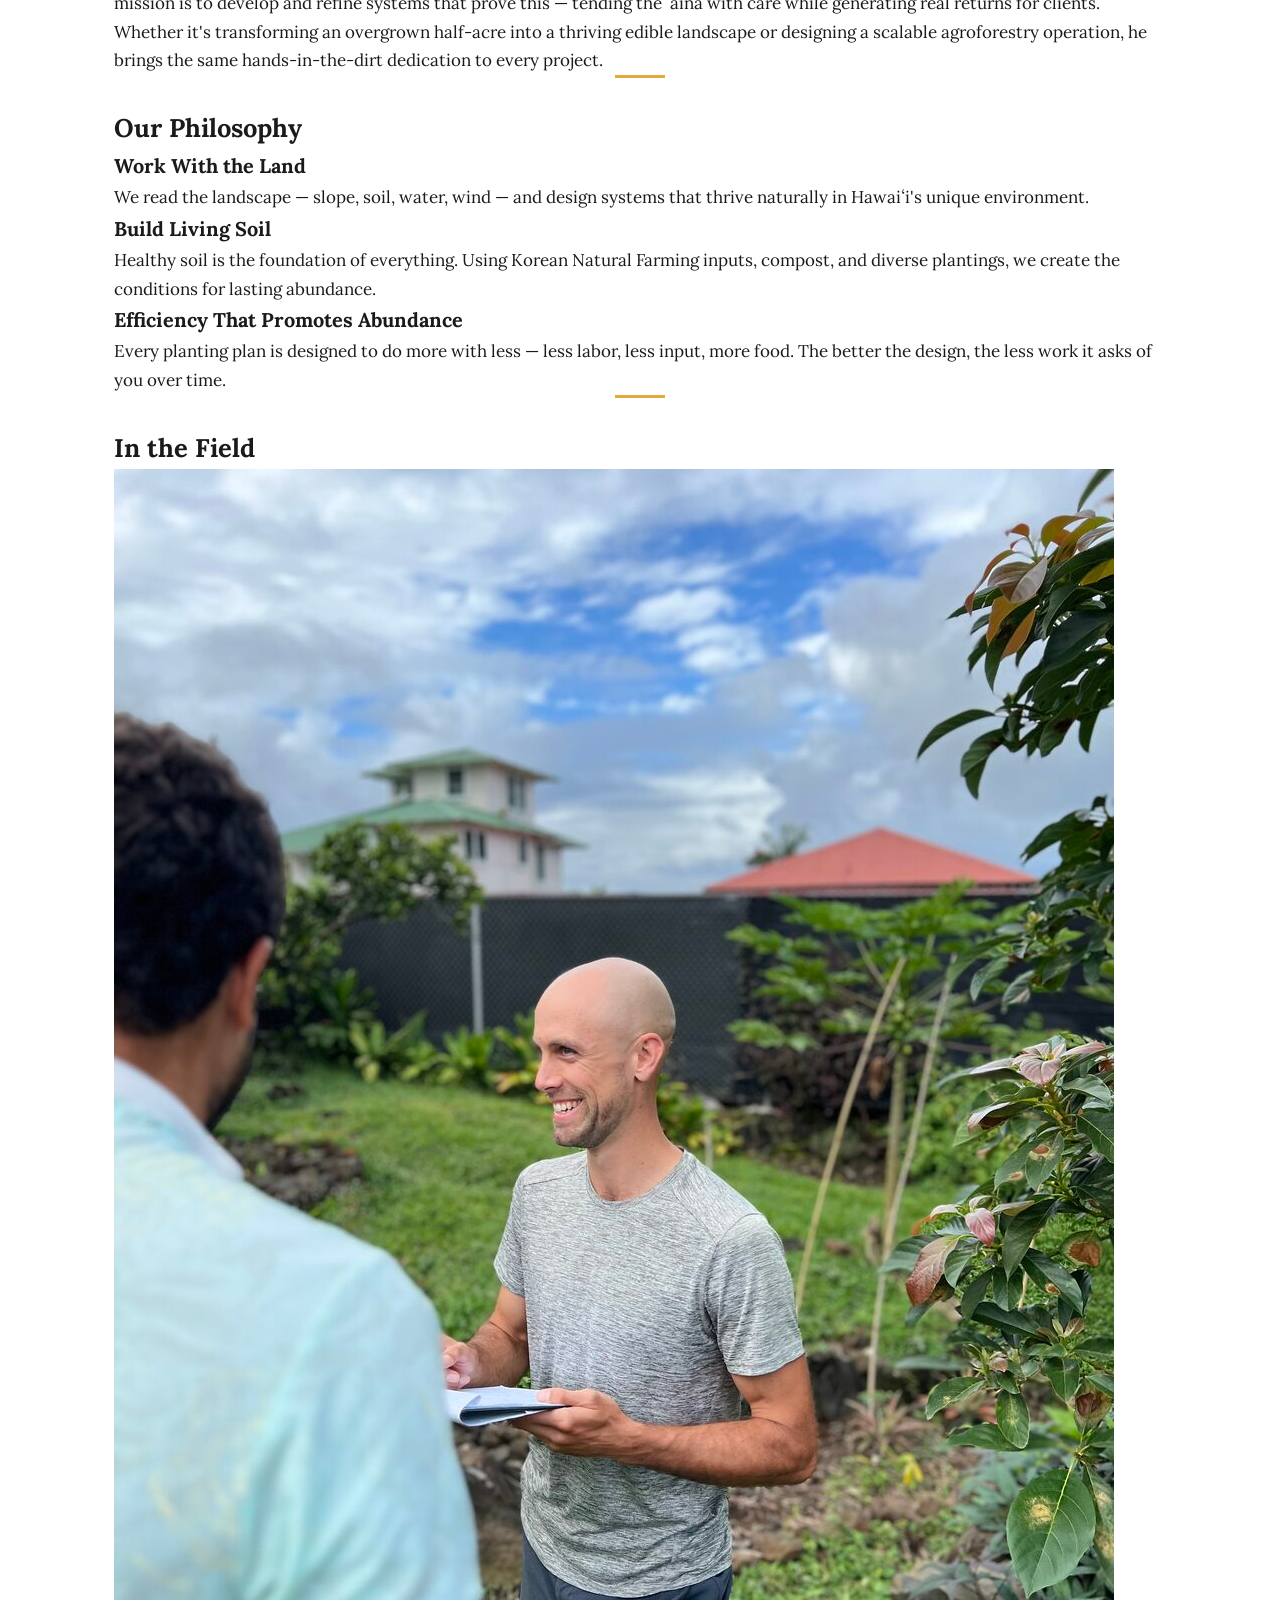
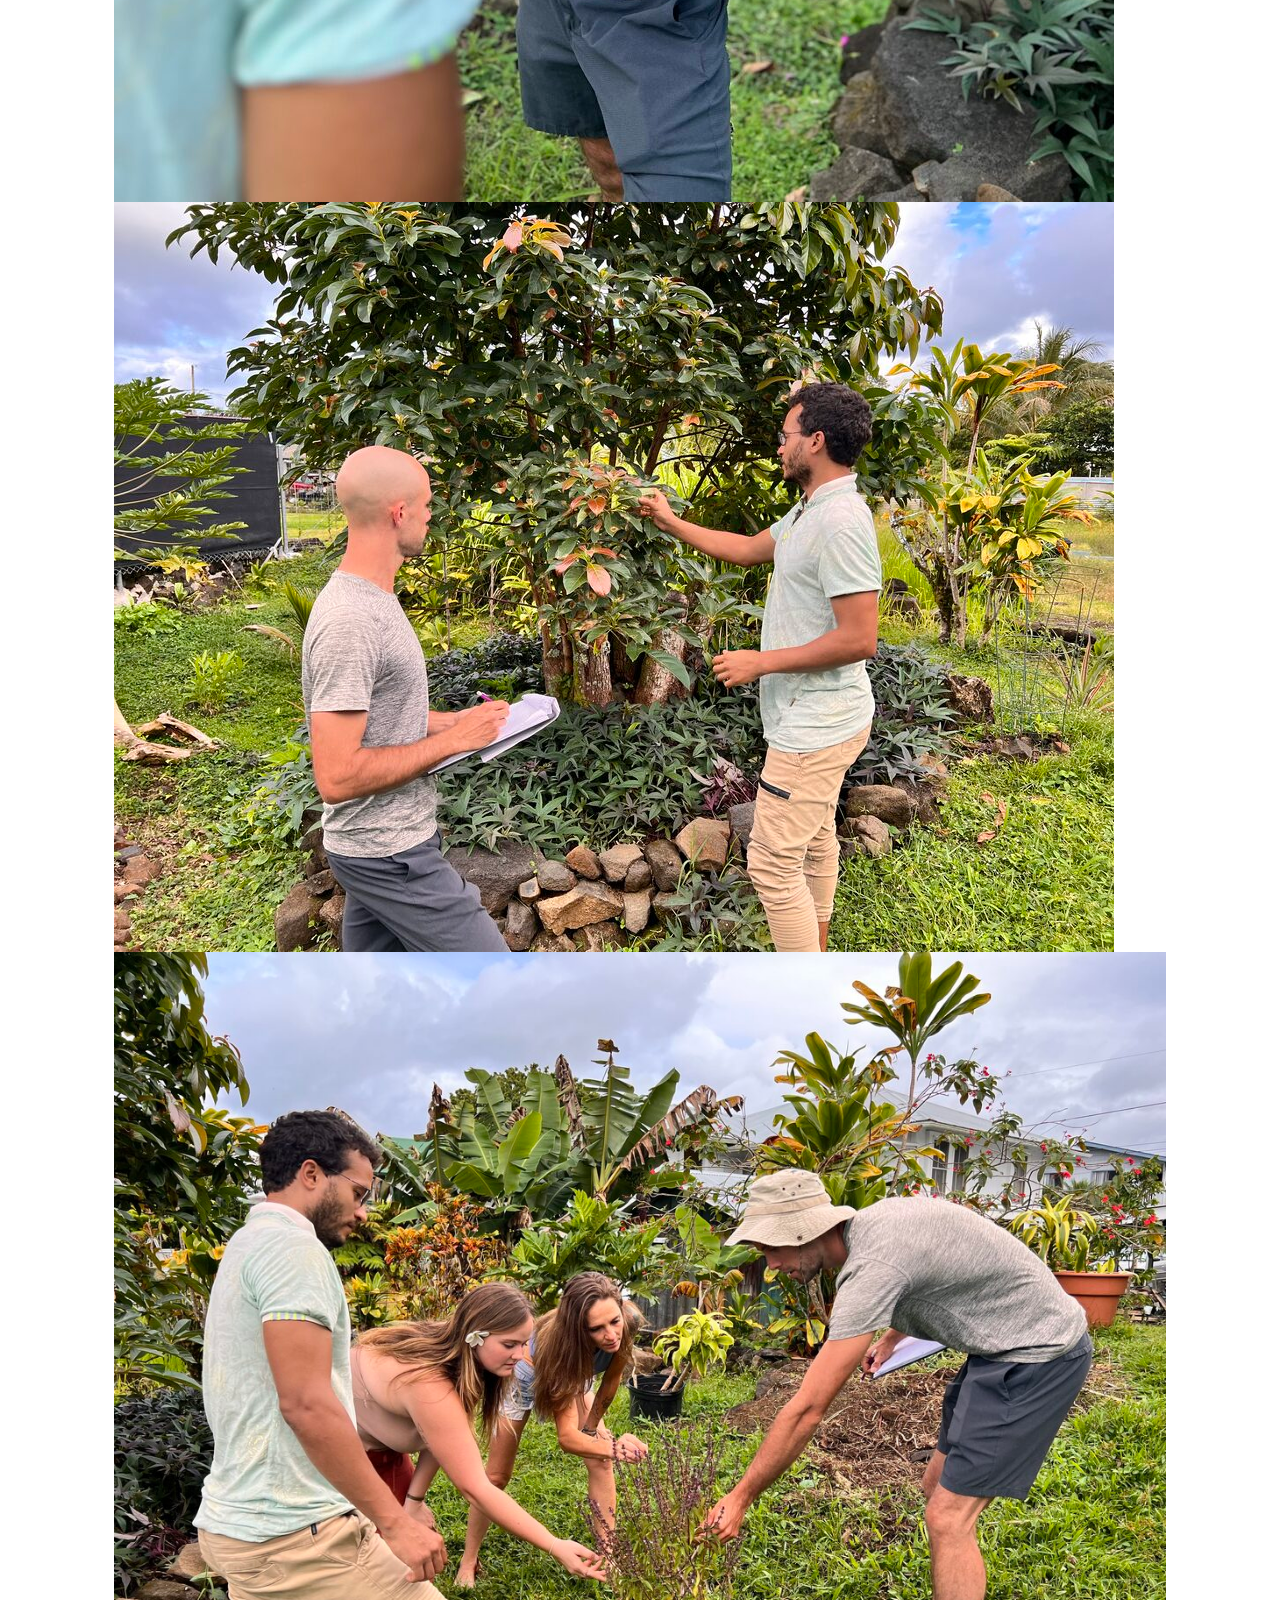
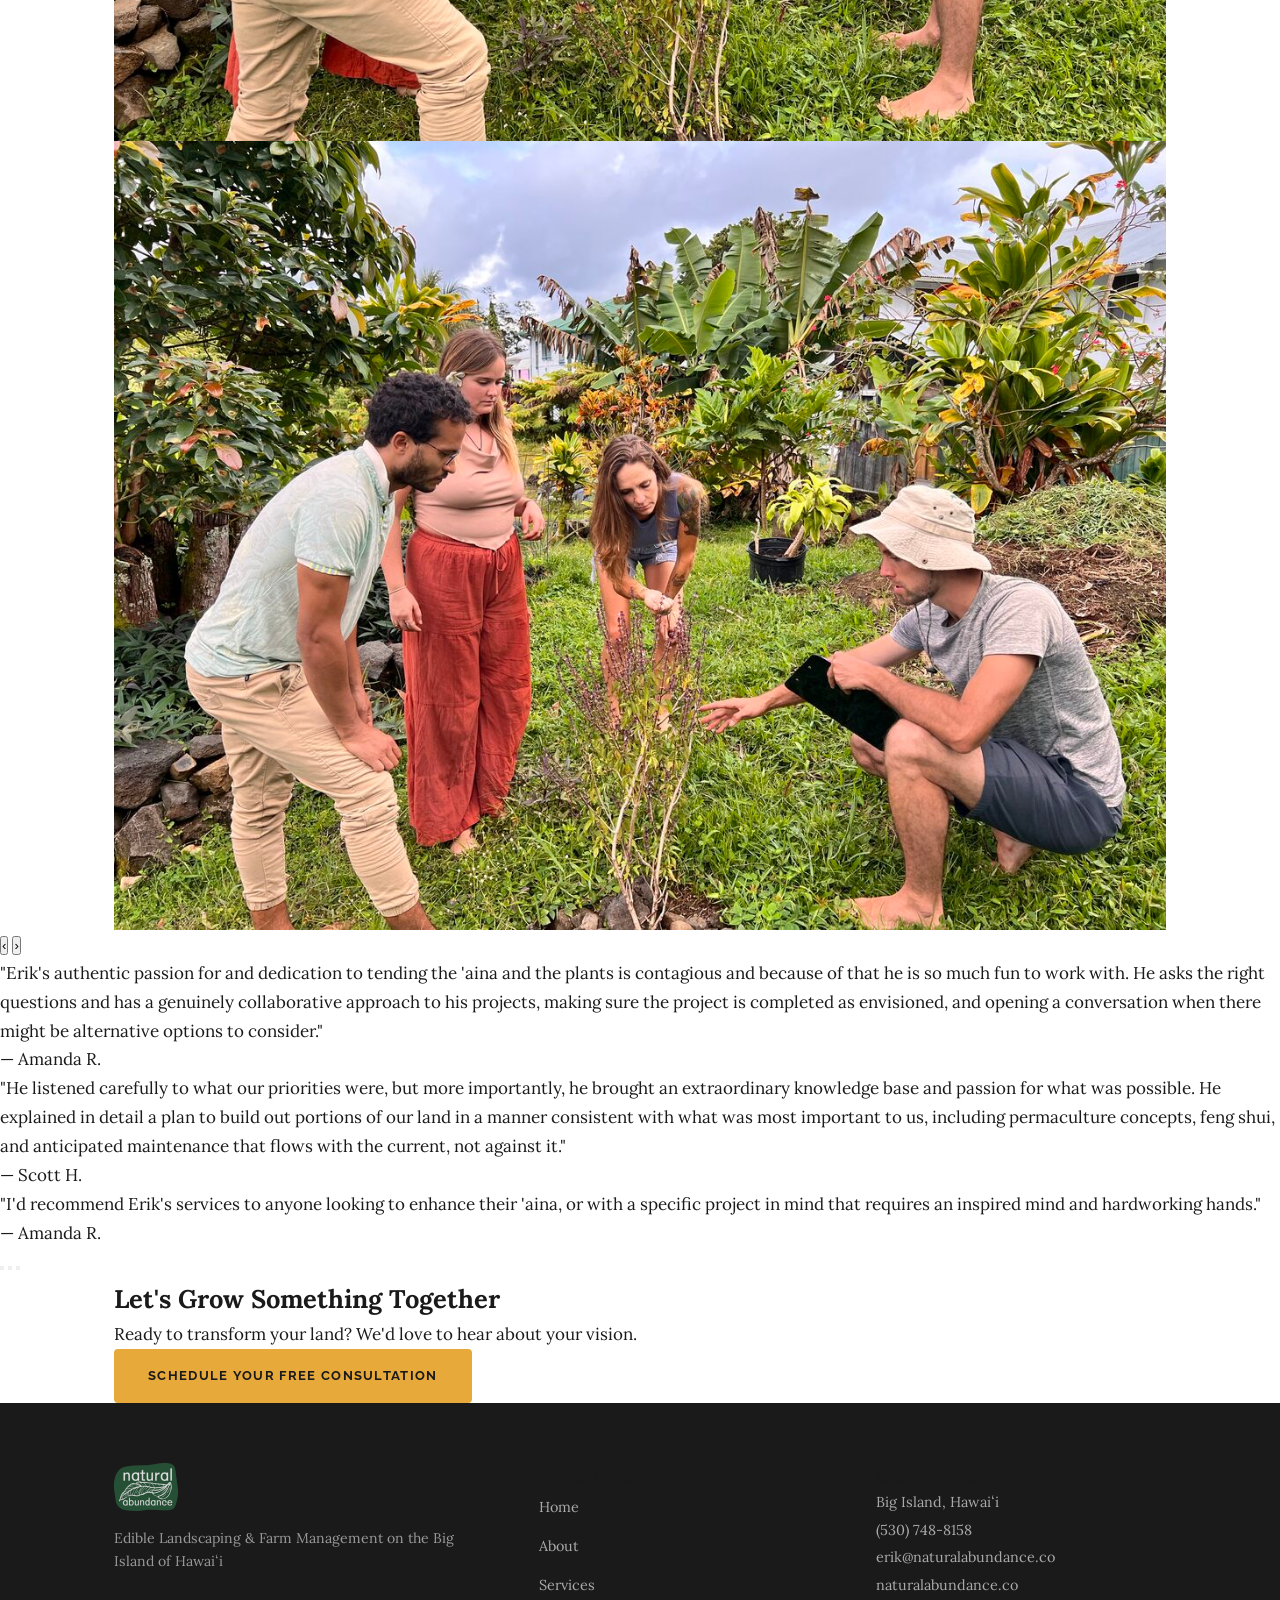
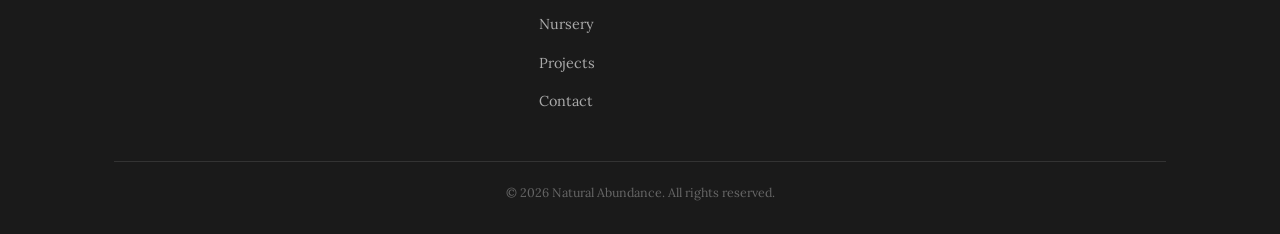
==== commit 65022401: "Refine copy tone: simpler, more direct, less marketing-speak" ====
--- a/about.html
+++ b/about.html
@@ -49,7 +49,7 @@
         <div class="about-intro__text">
           <hr class="accent-line accent-line--left">
           <h2>Rooted in the ʻĀina</h2>
-          <p>Erik DeGunther is a hands-on edible landscape designer and farm manager based on the Hamakua Coast of Hawaiʻi's Big Island. For the past three years, he's managed eight acres in Papaikou — designing, planting, and maintaining productive food systems that work with the land's natural rhythms rather than against them. During that time, he's also built and maintained many successful projects across the Big Island, helping landowners transform their properties into thriving, productive landscapes.</p>
+          <p>Erik DeGunther is a hands-on edible landscape designer and farm manager based on the Hamakua Coast of Hawaiʻi's Big Island. For the past three years, he's managed eight acres in Papaikou — designing, planting, and maintaining productive food systems that work with the land's natural rhythms rather than against them. During that time, he's also built and maintained many successful projects across the Big Island, helping landowners turn their land into something they can actually eat from.</p>
           <p>Erik's approach draws on syntropic agroforestry methods alongside traditional orchard practices, building layered, diversified plantings that support each other the way a natural forest does. The result is systems that are remarkably low-maintenance and efficient once established — healthy soil and thoughtful design do most of the work, reducing inputs and labor while increasing production over time.</p>
           <p>As a Pure KNF certified practitioner and board member of the Pure KNF Foundation, Erik applies Korean Natural Farming principles to build biologically active soil without synthetic inputs. For Erik, caring for the soil is more than technique — it's a spiritual practice, a way of honoring the ʻāina and the life it sustains.</p>
           <p>A core conviction drives the work: sustainable land practices can be more profitable than conventional, extractive methods. Erik's mission is to develop and refine systems that prove this — tending the ʻāina with care while generating real returns for clients. Whether it's transforming an overgrown half-acre into a thriving edible landscape or designing a scalable agroforestry operation, he brings the same hands-in-the-dirt dedication to every project.</p>
@@ -78,7 +78,7 @@
         <div class="about-philosophy__card">
           <span class="about-philosophy__bullet"></span>
           <h3>Efficiency That Promotes Abundance</h3>
-          <p>Every planting plan stacks functions and maximizes efficiency — productive systems that require less input and less labor as they mature. Sustainable practices that are also profitable.</p>
+          <p>Every planting plan is designed to do more with less — less labor, less input, more food. The better the design, the less work it asks of you over time.</p>
         </div>
       </div>
     </div>
--- a/css/style.css
+++ b/css/style.css
@@ -1,92 +1,80 @@
-/* ==========================================================================
+/* ═══════════════════════════════════════════════════════════
    Natural Abundance — Main Stylesheet
-   Edible Landscaping & Farm Management · Hamakua Coast, Hawaiʻi
-   ========================================================================== */
-
-/* --- Font Faces --- */
+   Brand: Edible Landscaping & Farm Management
+   Big Island, Hawaiʻi
+   ═══════════════════════════════════════════════════════════ */
+
+/* ── Font Faces ─────────────────────────────────────────── */
 @font-face {
   font-family: 'Halton';
-  src: url('../fonts/Halton/Halton light.otf') format('opentype');
+  src: url('../fonts/Halton-Light.ttf') format('truetype');
   font-weight: 300;
   font-style: normal;
   font-display: swap;
 }
 @font-face {
   font-family: 'Halton';
-  src: url('../fonts/Halton/Halton light-italic.otf') format('opentype');
-  font-weight: 300;
-  font-style: italic;
-  font-display: swap;
-}
-@font-face {
-  font-family: 'Halton';
-  src: url('../fonts/Halton/Halton regular.otf') format('opentype');
+  src: url('../fonts/Halton-Regular.ttf') format('truetype');
   font-weight: 400;
   font-style: normal;
   font-display: swap;
 }
 @font-face {
   font-family: 'Halton';
-  src: url('../fonts/Halton/Halton regular-italic.otf') format('opentype');
-  font-weight: 400;
-  font-style: italic;
-  font-display: swap;
-}
-@font-face {
-  font-family: 'Halton';
-  src: url('../fonts/Halton/Halton semi-bold.otf') format('opentype');
+  src: url('../fonts/Halton-SemiBold.ttf') format('truetype');
   font-weight: 600;
   font-style: normal;
   font-display: swap;
 }
 @font-face {
   font-family: 'Halton';
-  src: url('../fonts/Halton/Halton semi-bold-italic.otf') format('opentype');
-  font-weight: 600;
-  font-style: italic;
-  font-display: swap;
-}
-@font-face {
-  font-family: 'Halton';
-  src: url('../fonts/Halton/Halton bold.otf') format('opentype');
+  src: url('../fonts/Halton-Bold.ttf') format('truetype');
   font-weight: 700;
   font-style: normal;
   font-display: swap;
 }
-@font-face {
-  font-family: 'Halton';
-  src: url('../fonts/Halton/Halton bold-italic.otf') format('opentype');
-  font-weight: 700;
-  font-style: italic;
-  font-display: swap;
-}
-
-/* --- CSS Custom Properties --- */
+
+/* ── CSS Custom Properties (Brand Tokens) ───────────────── */
 :root {
   /* Primary */
   --slate-teal: #5F7F7E;
   --golden-amber: #E8A93B;
   --forest-green: #2D5A3D;
+
   /* Supporting */
   --cream: #F5F0E8;
   --warm-sand: #EDE8DD;
   --near-black: #1A1A1A;
   --white: #FFFFFF;
+
   /* Accent */
   --lime: #B5C944;
-  /* Functional */
-  --shadow-sm: 0 2px 8px rgba(0,0,0,0.08);
-  --shadow-md: 0 4px 20px rgba(0,0,0,0.12);
-  --shadow-lg: 0 8px 30px rgba(0,0,0,0.18);
-  --radius: 4px;
-  --transition: 0.3s ease;
-}
-
-/* --- Reset & Base --- */
+
+  /* Derived */
+  --golden-amber-hover: #D49A2F;
+  --forest-green-light: rgba(45, 90, 61, 0.08);
+  --teal-light: rgba(95, 127, 126, 0.1);
+  --shadow-sm: 0 1px 3px rgba(0,0,0,0.08);
+  --shadow-md: 0 4px 12px rgba(0,0,0,0.1);
+  --shadow-lg: 0 8px 30px rgba(0,0,0,0.12);
+
+  /* Typography */
+  --font-heading: 'Halton', 'Raleway', 'Helvetica Neue', sans-serif;
+  --font-body: 'Lora', 'Georgia', serif;
+  --font-ui: 'Halton', 'Raleway', sans-serif;
+
+  /* Spacing */
+  --section-pad: 100px;
+  --section-pad-mobile: 60px;
+  --content-max: 1100px;
+  --content-narrow: 720px;
+}
+
+/* ── Reset & Base ───────────────────────────────────────── */
 *, *::before, *::after {
+  box-sizing: border-box;
   margin: 0;
   padding: 0;
-  box-sizing: border-box;
 }
 
 html {
@@ -96,11 +84,11 @@
 }
 
 body {
-  font-family: 'Lora', Georgia, 'Times New Roman', serif;
+  font-family: var(--font-body);
   font-size: 17px;
   line-height: 1.7;
-  color: var(--slate-teal);
-  background: var(--white);
+  color: var(--near-black);
+  background-color: var(--white);
   overflow-x: hidden;
 }
 
@@ -111,323 +99,195 @@
 }
 
 a {
-  color: var(--forest-green);
+  color: var(--golden-amber);
   text-decoration: none;
-  transition: color var(--transition);
-}
-
+  transition: color 0.3s ease;
+}
 a:hover {
-  color: var(--golden-amber);
-}
-
+  color: var(--golden-amber-hover);
+}
+
+/* ── Utility Classes ────────────────────────────────────── */
 .container {
-  max-width: 1140px;
+  max-width: var(--content-max);
   margin: 0 auto;
   padding: 0 24px;
 }
-
-/* --- Typography --- */
-h1, h2, h3, h4 {
-  font-family: 'Halton', 'Raleway', sans-serif;
-  color: var(--forest-green);
-  line-height: 1.2;
-}
-
-h1 {
-  font-weight: 700;
-  font-size: 3.8rem;
-}
-
-h2 {
-  font-weight: 700;
-  font-size: 2rem;
-  margin-bottom: 1rem;
-}
-
-h3 {
-  font-weight: 700;
-  font-size: 1.1rem;
-  margin-bottom: 0.5rem;
-}
-
-p {
-  margin-bottom: 1rem;
-}
-
-/* --- Section Accent Line --- */
+.container--narrow {
+  max-width: var(--content-narrow);
+  margin: 0 auto;
+  padding: 0 24px;
+}
+.text-center { text-align: center; }
 .accent-line {
   width: 50px;
   height: 2.5px;
   background: var(--golden-amber);
-  margin: 0 auto 1.5rem;
+  margin: 0 auto 28px;
   border: none;
 }
-
-.accent-line--left {
-  margin-left: 0;
-}
-
-/* --- Buttons --- */
-.btn {
-  display: inline-block;
-  font-family: 'Halton', 'Raleway', sans-serif;
-  font-weight: 700;
-  font-size: 0.82rem;
-  text-transform: uppercase;
-  letter-spacing: 0.1em;
-  padding: 14px 32px;
-  border-radius: var(--radius);
-  border: 2px solid transparent;
-  cursor: pointer;
-  transition: all var(--transition);
-  text-decoration: none;
-  text-align: center;
-}
-
-.btn:hover {
-  transform: translateY(-2px);
-  box-shadow: var(--shadow-md);
-}
-
-.btn--primary {
-  background: var(--golden-amber);
-  color: var(--near-black);
-  border-color: var(--golden-amber);
-}
-
-.btn--primary:hover {
-  background: #d99a2f;
-  border-color: #d99a2f;
-  color: var(--near-black);
-}
-
-.btn--outline-light {
-  background: transparent;
-  color: var(--white);
-  border-color: var(--white);
-}
-
-.btn--outline-light:hover {
-  background: var(--white);
+.section-heading {
+  font-family: var(--font-heading);
+  font-weight: 700;
+  font-size: 2rem;
   color: var(--forest-green);
-}
-
-.btn--outline-dark {
-  background: transparent;
-  color: var(--forest-green);
-  border-color: var(--forest-green);
-}
-
-.btn--outline-dark:hover {
-  background: var(--forest-green);
-  color: var(--white);
-}
-
-/* --- Navigation --- */
+  margin-bottom: 10px;
+  letter-spacing: -0.01em;
+}
+
+/* ── NAVIGATION ─────────────────────────────────────────── */
 .nav {
-  position: sticky;
+  position: fixed;
   top: 0;
+  left: 0;
+  right: 0;
   z-index: 1000;
   background: var(--cream);
   border-bottom: 2.5px solid var(--golden-amber);
+  transition: box-shadow 0.3s ease;
+}
+.nav.scrolled {
+  box-shadow: var(--shadow-md);
+}
+.nav__inner {
+  max-width: var(--content-max);
+  margin: 0 auto;
   padding: 0 24px;
-}
-
-.nav__inner {
-  max-width: 1140px;
-  margin: 0 auto;
   display: flex;
   align-items: center;
   justify-content: space-between;
   height: 72px;
 }
-
-.nav__logo {
-  display: flex;
-  align-items: center;
-  gap: 12px;
-  text-decoration: none;
-}
-
 .nav__logo img {
-  height: 48px;
+  height: 50px;
   width: auto;
-}
-
-.nav__logo-text {
-  font-family: 'Halton', 'Raleway', sans-serif;
-  font-weight: 700;
-  font-size: 1.2rem;
-  color: var(--forest-green);
-  line-height: 1.1;
-}
-
-.nav__logo-descriptor {
-  font-family: 'Halton', 'Raleway', sans-serif;
-  font-weight: 600;
-  font-size: 0.65rem;
-  text-transform: uppercase;
-  letter-spacing: 0.18em;
-  color: var(--slate-teal);
-  display: block;
-}
-
+  max-width: 220px;
+  flex-shrink: 0;
+}
 .nav__links {
   display: flex;
   align-items: center;
-  gap: 32px;
+  gap: 24px;
+  flex-shrink: 1;
+  min-width: 0;
   list-style: none;
 }
-
 .nav__links a {
-  font-family: 'Halton', 'Raleway', sans-serif;
+  font-family: var(--font-ui);
   font-weight: 600;
   font-size: 0.82rem;
+  letter-spacing: 0.08em;
   text-transform: uppercase;
-  letter-spacing: 0.08em;
   color: var(--slate-teal);
   text-decoration: none;
+  position: relative;
   padding: 4px 0;
-  border-bottom: 2px solid transparent;
-  transition: all var(--transition);
-}
-
+  transition: color 0.3s ease;
+}
 .nav__links a:hover,
 .nav__links a.active {
   color: var(--golden-amber);
-  border-bottom-color: var(--golden-amber);
-}
-
-.nav__hamburger {
+}
+.nav__links a.active::after {
+  content: '';
+  position: absolute;
+  bottom: -2px;
+  left: 0;
+  right: 0;
+  height: 2px;
+  background: var(--golden-amber);
+}
+
+/* Mobile menu toggle */
+.nav__toggle {
   display: none;
-  flex-direction: column;
-  gap: 5px;
   background: none;
   border: none;
   cursor: pointer;
-  padding: 4px;
-}
-
-.nav__hamburger span {
+  padding: 8px;
+}
+.nav__toggle span {
   display: block;
   width: 24px;
   height: 2px;
   background: var(--forest-green);
-  transition: all var(--transition);
-}
-
-/* --- Page Heroes (inner pages) --- */
-.page-hero {
+  margin: 5px 0;
+  transition: all 0.3s ease;
+}
+.nav__toggle.open span:nth-child(1) {
+  transform: rotate(45deg) translate(5px, 5px);
+}
+.nav__toggle.open span:nth-child(2) {
+  opacity: 0;
+}
+.nav__toggle.open span:nth-child(3) {
+  transform: rotate(-45deg) translate(5px, -5px);
+}
+
+/* ── HERO BANNER ────────────────────────────────────────── */
+.hero {
   position: relative;
-  min-height: 400px;
+  min-height: 85vh;
   display: flex;
   align-items: center;
   justify-content: center;
   text-align: center;
   overflow: hidden;
-}
-
-.page-hero--overlay {
-  background-size: cover;
-  background-position: center;
-  background-repeat: no-repeat;
-}
-
-.page-hero--overlay::before {
-  content: '';
+  margin-top: 72px; /* nav height */
+}
+.hero__bg {
   position: absolute;
   inset: 0;
-  background: linear-gradient(to bottom, rgba(45,90,61,0.65), rgba(45,90,61,0.80));
-  z-index: 1;
-}
-
-.page-hero__content {
-  position: relative;
-  z-index: 2;
-  color: var(--white);
-  padding: 80px 24px;
-  max-width: 800px;
-}
-
-.page-hero__descriptor {
-  font-family: 'Halton', 'Raleway', sans-serif;
-  font-weight: 600;
-  font-size: 0.85rem;
-  text-transform: uppercase;
-  letter-spacing: 0.18em;
-  color: var(--golden-amber);
-  margin-bottom: 1rem;
-}
-
-.page-hero__title {
-  font-size: 2.8rem;
-  color: var(--white);
-  margin-bottom: 1rem;
-}
-
-.page-hero__subtitle {
-  font-family: 'Lora', Georgia, serif;
-  font-size: 1.15rem;
-  font-style: italic;
-  color: rgba(255,255,255,0.9);
-  line-height: 1.6;
-}
-
-/* --- Home Hero (full-width) --- */
-.hero {
-  position: relative;
-  min-height: 90vh;
-  display: flex;
-  align-items: center;
-  justify-content: center;
-  text-align: center;
-  background-size: cover;
-  background-position: center;
-  overflow: hidden;
-}
-
-.hero::before {
-  content: '';
+  z-index: 0;
+}
+.hero__bg img {
+  width: 100%;
+  height: 100%;
+  object-fit: cover;
+}
+.hero__overlay {
   position: absolute;
   inset: 0;
-  background: linear-gradient(to bottom, rgba(26,26,26,0.35), rgba(26,26,26,0.55));
+  background: linear-gradient(
+    180deg,
+    rgba(20, 40, 30, 0.45) 0%,
+    rgba(20, 40, 30, 0.55) 60%,
+    rgba(20, 40, 30, 0.7) 100%
+  );
   z-index: 1;
 }
-
 .hero__content {
   position: relative;
   z-index: 2;
-  color: var(--white);
   padding: 40px 24px;
-}
-
+  max-width: 800px;
+}
 .hero__descriptor {
-  font-family: 'Halton', 'Raleway', sans-serif;
+  font-family: var(--font-ui);
   font-weight: 600;
   font-size: 0.85rem;
+  letter-spacing: 0.18em;
   text-transform: uppercase;
-  letter-spacing: 0.18em;
   color: var(--golden-amber);
-  margin-bottom: 1.5rem;
-}
-
+  margin-bottom: 16px;
+}
 .hero__title {
+  font-family: var(--font-heading);
+  font-weight: 700;
   font-size: 3.8rem;
   color: var(--white);
-  margin-bottom: 1rem;
-}
-
+  line-height: 1.1;
+  margin-bottom: 18px;
+  letter-spacing: -0.02em;
+}
 .hero__tagline {
-  font-family: 'Lora', Georgia, serif;
+  font-family: var(--font-body);
   font-size: 1.2rem;
-  font-weight: 400;
-  color: rgba(255,255,255,0.9);
-  margin-bottom: 2.5rem;
-  max-width: 600px;
-  margin-left: auto;
-  margin-right: auto;
-}
-
+  color: #E8DBC2;
+  font-style: italic;
+  margin-bottom: 36px;
+  line-height: 1.5;
+}
 .hero__buttons {
   display: flex;
   gap: 16px;
@@ -435,835 +295,358 @@
   flex-wrap: wrap;
 }
 
-/* --- Section Spacing --- */
-.section {
-  padding: 80px 0;
-}
-
-.section--cream { background: var(--cream); }
-.section--white { background: var(--white); }
-.section--sand { background: var(--warm-sand); }
-.section--teal { background: var(--slate-teal); }
-.section--green { background: var(--forest-green); }
-.section--dark { background: var(--near-black); }
-
-.section__header {
+/* ── BUTTONS ────────────────────────────────────────────── */
+.btn {
+  font-family: var(--font-ui);
+  font-weight: 700;
+  font-size: 0.82rem;
+  letter-spacing: 0.1em;
+  text-transform: uppercase;
+  padding: 14px 32px;
+  border-radius: 4px;
+  border: 2px solid transparent;
+  cursor: pointer;
+  text-decoration: none;
+  display: inline-block;
+  transition: all 0.3s ease;
+}
+.btn--primary {
+  background: var(--golden-amber);
+  color: var(--near-black);
+  border-color: var(--golden-amber);
+}
+.btn--primary:hover {
+  background: var(--golden-amber-hover);
+  border-color: var(--golden-amber-hover);
+  color: var(--near-black);
+  transform: translateY(-2px);
+  box-shadow: var(--shadow-md);
+}
+.btn--outline {
+  background: transparent;
+  color: var(--white);
+  border-color: var(--white);
+}
+.btn--outline:hover {
+  background: var(--white);
+  color: var(--forest-green);
+  transform: translateY(-2px);
+}
+.btn--outline-dark {
+  background: transparent;
+  color: var(--forest-green);
+  border-color: var(--forest-green);
+}
+.btn--outline-dark:hover {
+  background: var(--forest-green);
+  color: var(--white);
+  transform: translateY(-2px);
+}
+
+/* ── INTRODUCTION ───────────────────────────────────────── */
+.intro {
+  background: var(--cream);
+  padding: var(--section-pad) 24px;
   text-align: center;
-  margin-bottom: 3rem;
-}
-
-.section__header h2 {
-  margin-bottom: 0.5rem;
-}
-
-.section__header p {
-  max-width: 640px;
-  margin: 0 auto;
-}
-
-/* --- About Page --- */
-.about-intro {
+}
+.intro p {
+  color: var(--slate-teal);
+  font-size: 1.05rem;
+  line-height: 1.8;
+  margin-bottom: 20px;
+}
+.intro p:last-of-type {
+  margin-bottom: 28px;
+}
+.intro__link {
+  font-family: var(--font-ui);
+  font-weight: 700;
+  font-size: 0.95rem;
+  color: var(--golden-amber);
+  text-decoration: none;
+  transition: all 0.3s ease;
+}
+.intro__link:hover {
+  color: var(--golden-amber-hover);
+  letter-spacing: 0.02em;
+}
+
+/* ── SERVICES ───────────────────────────────────────────── */
+.services {
+  background: var(--white);
+  padding: var(--section-pad) 24px;
+  text-align: center;
+}
+.services__grid {
   display: grid;
   grid-template-columns: 1fr 1fr;
-  gap: 60px;
-  align-items: center;
-}
-
-.about-intro__image {
-  border-radius: var(--radius);
+  gap: 20px;
+  margin-top: 40px;
+  max-width: 900px;
+  margin-left: auto;
+  margin-right: auto;
+}
+.service-card {
+  background: var(--cream);
+  border-radius: 8px;
+  padding: 32px 28px;
+  text-align: left;
+  position: relative;
+  border: 1px solid rgba(0,0,0,0.04);
+  transition: transform 0.3s ease, box-shadow 0.3s ease;
+}
+.service-card:hover {
+  transform: translateY(-4px);
+  box-shadow: var(--shadow-lg);
+}
+.service-card__accent {
+  width: 40px;
+  height: 3px;
+  background: var(--golden-amber);
+  margin-bottom: 18px;
+  border-radius: 2px;
+}
+.service-card__title {
+  font-family: var(--font-heading);
+  font-weight: 700;
+  font-size: 1.1rem;
+  color: var(--forest-green);
+  margin-bottom: 10px;
+  line-height: 1.3;
+}
+.service-card:nth-child(even) .service-card__title {
+  color: var(--slate-teal);
+}
+.service-card__desc {
+  font-size: 0.95rem;
+  color: var(--near-black);
+  line-height: 1.65;
+}
+
+/* ── TESTIMONIAL ────────────────────────────────────────── */
+.testimonial {
+  background: var(--slate-teal);
+  padding: var(--section-pad) 24px;
+  text-align: center;
+  position: relative;
   overflow: hidden;
-  box-shadow: var(--shadow-md);
-}
-
-.about-intro__image img {
-  width: 100%;
-  height: 100%;
-  object-fit: cover;
-}
-
-.about-intro__text h2 {
-  margin-bottom: 0.5rem;
-}
-
-.about-philosophy {
-  display: grid;
-  grid-template-columns: repeat(3, 1fr);
-  gap: 40px;
-  margin-top: 2rem;
-}
-
-.about-philosophy__card {
-  text-align: center;
-  padding: 32px 24px;
-}
-
-.about-philosophy__number {
-  font-family: 'Halton', 'Raleway', sans-serif;
-  font-weight: 700;
-  font-size: 0.75rem;
-  letter-spacing: 0.15em;
-  color: var(--golden-amber);
-  margin-bottom: 1rem;
-}
-
-.about-philosophy__number::after {
-  content: '';
-  display: block;
-  width: 30px;
-  height: 2px;
-  background: var(--golden-amber);
-  margin: 10px auto 0;
-}
-
-.about-philosophy__bullet {
-  display: block;
-  width: 30px;
-  height: 2px;
-  background: var(--golden-amber);
-  margin: 0 auto 1.25rem;
-}
-
-.about-philosophy__card h3 {
-  margin-bottom: 0.75rem;
-}
-
-.about-gallery {
-  display: grid;
-  grid-template-columns: repeat(3, 1fr);
-  gap: 16px;
-}
-
-.about-gallery__item {
-  border-radius: var(--radius);
-  overflow: hidden;
-  aspect-ratio: 4/3;
-}
-
-.about-gallery__item img {
-  width: 100%;
-  height: 100%;
-  object-fit: cover;
-  transition: transform 0.4s ease;
-}
-
-.about-gallery__item:hover img {
-  transform: scale(1.05);
-}
-
-/* --- Featured Quote Block --- */
-.quote-block {
-  position: relative;
-  text-align: center;
-  padding: 80px 24px;
-}
-
-.quote-block::before {
-  content: '\201C';
+}
+.testimonial__quote-mark {
   position: absolute;
-  top: 20px;
-  left: 50%;
-  transform: translateX(-50%);
+  top: 30px;
+  left: 10%;
   font-family: Georgia, serif;
   font-size: 12rem;
-  color: rgba(255,255,255,0.07);
+  color: rgba(255, 255, 255, 0.07);
   line-height: 1;
   pointer-events: none;
-}
-
-.quote-block__text {
-  font-family: 'Lora', Georgia, serif;
-  font-size: 1.5rem;
+  user-select: none;
+}
+.testimonial__text {
+  font-family: var(--font-body);
+  font-size: 1.2rem;
   font-style: italic;
   color: var(--white);
+  line-height: 1.85;
   max-width: 700px;
-  margin: 0 auto 1rem;
-  line-height: 1.6;
-}
-
-.quote-block__attribution {
-  font-family: 'Halton', 'Raleway', sans-serif;
+  margin: 0 auto 24px;
+  position: relative;
+  z-index: 1;
+}
+.testimonial .accent-line {
+  background: var(--golden-amber);
+  margin-bottom: 18px;
+}
+.testimonial__author {
+  font-family: var(--font-ui);
   font-weight: 600;
-  font-size: 0.85rem;
-  text-transform: uppercase;
-  letter-spacing: 0.1em;
+  font-size: 1rem;
   color: var(--golden-amber);
-}
-
-/* --- Services Page --- */
-.services-grid {
+  position: relative;
+  z-index: 1;
+}
+
+/* ── OUR APPROACH ───────────────────────────────────────── */
+.approach {
+  background: var(--warm-sand);
+  padding: var(--section-pad) 24px;
+  text-align: center;
+}
+.approach__pillars {
   display: grid;
-  grid-template-columns: repeat(2, 1fr);
-  gap: 32px;
-}
-
-.service-card {
-  background: var(--cream);
-  border-radius: var(--radius);
-  padding: 40px 32px;
-  transition: all var(--transition);
-}
-
-.service-card:hover {
-  transform: translateY(-4px);
-  box-shadow: var(--shadow-md);
-}
-
-.service-card__number {
-  font-family: 'Halton', 'Raleway', sans-serif;
-  font-weight: 700;
-  font-size: 0.75rem;
-  text-transform: uppercase;
-  letter-spacing: 0.15em;
-  color: var(--golden-amber);
-  margin-bottom: 1rem;
-  display: block;
-}
-
-.service-card__number::after {
-  content: '';
-  display: block;
-  width: 30px;
-  height: 2px;
-  background: var(--golden-amber);
-  margin-top: 10px;
-}
-
-.service-card h3 {
-  font-size: 1.15rem;
-  margin-bottom: 0.75rem;
-}
-
-/* --- Design Gallery --- */
-.design-gallery {
-  display: grid;
-  grid-template-columns: repeat(3, 1fr);
-  gap: 24px;
-}
-
-.design-gallery__item {
-  position: relative;
-  border-radius: var(--radius);
-  overflow: hidden;
-  cursor: pointer;
-  box-shadow: var(--shadow-sm);
-  transition: all var(--transition);
-}
-
-.design-gallery__item:hover {
-  transform: translateY(-4px);
-  box-shadow: var(--shadow-md);
-}
-
-.design-gallery__item img {
-  width: 100%;
-  aspect-ratio: 4/3;
-  object-fit: cover;
-}
-
-.design-gallery__caption {
-  position: absolute;
-  bottom: 0;
-  left: 0;
-  right: 0;
-  background: linear-gradient(transparent, rgba(26,26,26,0.85));
-  color: var(--white);
-  padding: 40px 16px 16px;
-  font-family: 'Halton', 'Raleway', sans-serif;
-  font-weight: 600;
-  font-size: 0.9rem;
-}
-
-/* --- Lightbox --- */
-.lightbox {
-  display: none;
-  position: fixed;
-  inset: 0;
-  background: rgba(26,26,26,0.95);
-  z-index: 9999;
+  grid-template-columns: 1fr 1fr 1fr;
+  gap: 36px;
+  margin-top: 48px;
+  max-width: 900px;
+  margin-left: auto;
+  margin-right: auto;
+}
+.pillar {
+  text-align: center;
+}
+.pillar__icon {
+  width: 64px;
+  height: 64px;
+  border-radius: 50%;
+  background: var(--forest-green);
+  display: flex;
   align-items: center;
   justify-content: center;
-  padding: 40px;
-}
-
-.lightbox.active {
-  display: flex;
-}
-
-.lightbox__img {
-  max-width: 90vw;
-  max-height: 85vh;
-  object-fit: contain;
-  border-radius: var(--radius);
-}
-
-.lightbox__close {
-  position: absolute;
-  top: 24px;
-  right: 32px;
-  font-size: 2rem;
+  margin: 0 auto 20px;
+}
+.pillar__icon svg {
+  width: 28px;
+  height: 28px;
+  fill: var(--golden-amber);
+}
+.pillar__title {
+  font-family: var(--font-heading);
+  font-weight: 700;
+  font-size: 1.05rem;
+  color: var(--forest-green);
+  margin-bottom: 10px;
+  line-height: 1.3;
+}
+.pillar__desc {
+  font-size: 0.95rem;
+  color: var(--near-black);
+  line-height: 1.65;
+}
+
+/* ── BOTTOM CTA ─────────────────────────────────────────── */
+.cta {
+  background: var(--forest-green);
+  padding: var(--section-pad) 24px;
+  text-align: center;
+}
+.cta__heading {
+  font-family: var(--font-heading);
+  font-weight: 700;
+  font-size: 2.4rem;
   color: var(--white);
-  background: none;
-  border: none;
-  cursor: pointer;
-  font-family: 'Halton', 'Raleway', sans-serif;
-  font-weight: 300;
-  line-height: 1;
-  transition: color var(--transition);
-}
-
-.lightbox__close:hover {
-  color: var(--golden-amber);
-}
-
-.lightbox__nav {
-  position: absolute;
-  top: 50%;
-  transform: translateY(-50%);
-  font-size: 2.5rem;
-  color: var(--white);
-  background: none;
-  border: none;
-  cursor: pointer;
-  padding: 16px;
-  transition: color var(--transition);
-}
-
-.lightbox__nav:hover {
-  color: var(--golden-amber);
-}
-
-.lightbox__nav--prev { left: 16px; }
-.lightbox__nav--next { right: 16px; }
-
-.lightbox__caption {
-  position: absolute;
-  bottom: 24px;
-  left: 50%;
-  transform: translateX(-50%);
-  color: var(--white);
-  font-family: 'Halton', 'Raleway', sans-serif;
-  font-weight: 600;
-  font-size: 0.9rem;
-  text-align: center;
-}
-
-/* --- Projects Page --- */
-.projects-grid {
-  display: grid;
-  grid-template-columns: repeat(3, 1fr);
-  gap: 32px;
-}
-
-.project-card {
-  border-radius: var(--radius);
-  overflow: hidden;
+  margin-bottom: 14px;
+}
+.cta__subtext {
+  font-family: var(--font-body);
+  font-size: 1.1rem;
+  color: #B8CDB8;
+  margin-bottom: 6px;
+  line-height: 1.6;
+}
+.cta__subtext:last-of-type {
+  margin-bottom: 36px;
+}
+.cta .btn--primary:hover {
   background: var(--white);
-  box-shadow: var(--shadow-sm);
-  transition: all var(--transition);
-}
-
-.project-card:hover {
-  transform: translateY(-6px);
-  box-shadow: var(--shadow-lg);
-}
-
-.project-card__image {
-  aspect-ratio: 16/10;
-  overflow: hidden;
-}
-
-.project-card__image img {
-  width: 100%;
-  height: 100%;
-  object-fit: cover;
-  transition: transform 0.5s ease;
-}
-
-.project-card:hover .project-card__image img {
-  transform: scale(1.06);
-}
-
-.project-card__body {
-  padding: 28px 24px;
-}
-
-.project-card__tag {
-  font-family: 'Halton', 'Raleway', sans-serif;
-  font-weight: 600;
-  font-size: 0.7rem;
-  text-transform: uppercase;
-  letter-spacing: 0.12em;
-  color: var(--golden-amber);
-  margin-bottom: 0.5rem;
-  display: block;
-}
-
-.project-card__body h3 {
-  font-size: 1.2rem;
-  margin-bottom: 0.75rem;
-}
-
-.project-card__body p {
-  font-size: 0.95rem;
-  margin-bottom: 1.25rem;
-}
-
-.project-card__link {
-  font-family: 'Halton', 'Raleway', sans-serif;
-  font-weight: 700;
-  font-size: 0.82rem;
-  text-transform: uppercase;
-  letter-spacing: 0.08em;
   color: var(--forest-green);
-  display: inline-flex;
-  align-items: center;
-  gap: 6px;
-}
-
-.project-card__link:hover {
-  color: var(--golden-amber);
-}
-
-.project-card__link::after {
-  content: '→';
-  transition: transform var(--transition);
-}
-
-.project-card__link:hover::after {
-  transform: translateX(4px);
-}
-
-/* --- Contact Page --- */
-.contact-grid {
-  display: grid;
-  grid-template-columns: 1.2fr 1fr;
-  gap: 60px;
-  align-items: start;
-}
-
-.contact-form label {
-  font-family: 'Halton', 'Raleway', sans-serif;
-  font-weight: 600;
-  font-size: 0.85rem;
-  text-transform: uppercase;
-  letter-spacing: 0.06em;
-  color: var(--forest-green);
-  display: block;
-  margin-bottom: 6px;
-}
-
-.contact-form input,
-.contact-form select,
-.contact-form textarea {
-  width: 100%;
-  padding: 12px 16px;
-  font-family: 'Lora', Georgia, serif;
-  font-size: 1rem;
-  color: var(--near-black);
-  border: 1.5px solid #d0ccc4;
-  border-radius: var(--radius);
-  background: var(--white);
-  transition: border-color var(--transition);
-  margin-bottom: 20px;
-}
-
-.contact-form input:focus,
-.contact-form select:focus,
-.contact-form textarea:focus {
-  outline: none;
-  border-color: var(--golden-amber);
-}
-
-.contact-form textarea {
-  min-height: 160px;
-  resize: vertical;
-}
-
-.contact-info {
-  background: var(--cream);
-  border-radius: var(--radius);
-  padding: 40px 32px;
-}
-
-.contact-info h3 {
-  font-size: 1.15rem;
-  margin-bottom: 1.5rem;
-}
-
-.contact-info__item {
-  display: flex;
-  gap: 14px;
-  margin-bottom: 1.5rem;
-  align-items: flex-start;
-}
-
-.contact-info__icon {
-  font-size: 1.2rem;
-  color: var(--forest-green);
-  flex-shrink: 0;
-  margin-top: 3px;
-}
-
-.contact-info__item p {
-  margin-bottom: 0;
-}
-
-.contact-info__item a {
-  color: var(--forest-green);
-  text-decoration: underline;
-  text-decoration-color: var(--golden-amber);
-  text-underline-offset: 3px;
-}
-
-.contact-photo {
-  margin-top: 2rem;
-  border-radius: var(--radius);
-  overflow: hidden;
-}
-
-.contact-photo img {
-  width: 100%;
-  aspect-ratio: 4/3;
-  object-fit: cover;
-}
-
-/* --- Testimonial Carousel (full-width, swipeable) --- */
-.testimonial-carousel {
-  position: relative;
-  text-align: center;
-  padding: 80px 24px;
-  overflow: hidden;
-  touch-action: pan-y;
-}
-
-.testimonial-carousel::before {
-  content: '\201C';
-  position: absolute;
-  top: 20px;
-  left: 50%;
-  transform: translateX(-50%);
-  font-family: Georgia, serif;
-  font-size: 12rem;
-  color: rgba(255,255,255,0.07);
-  line-height: 1;
-  pointer-events: none;
-}
-
-.testimonial-carousel__track {
-  position: relative;
-  min-height: 180px;
-}
-
-.testimonial-carousel__slide {
-  position: absolute;
-  top: 0;
-  left: 0;
-  right: 0;
-  opacity: 0;
-  transition: opacity 0.8s ease;
-}
-
-.testimonial-carousel__slide.active {
-  opacity: 1;
-}
-
-.testimonial-carousel__text {
-  font-family: 'Lora', Georgia, serif;
-  font-size: 1.25rem;
-  font-style: italic;
-  color: var(--white);
-  max-width: 700px;
-  margin: 0 auto 1.5rem;
-  line-height: 1.7;
-}
-
-.testimonial-carousel__author {
-  font-family: 'Halton', 'Raleway', sans-serif;
-  font-weight: 600;
-  font-size: 0.85rem;
-  text-transform: uppercase;
-  letter-spacing: 0.1em;
-  color: var(--golden-amber);
-}
-
-.testimonial-carousel__nav {
-  position: absolute;
-  top: 50%;
-  transform: translateY(-50%);
-  background: none;
-  border: none;
-  font-size: 2rem;
-  color: rgba(255,255,255,0.5);
-  cursor: pointer;
-  padding: 12px;
-  transition: color var(--transition);
-  z-index: 3;
-  line-height: 1;
-}
-
-.testimonial-carousel__nav:hover {
-  color: var(--golden-amber);
-}
-
-.testimonial-carousel__nav--prev { left: 16px; }
-.testimonial-carousel__nav--next { right: 16px; }
-
-.testimonial-carousel__dots {
-  display: flex;
-  justify-content: center;
-  gap: 10px;
-  margin-top: 2rem;
-}
-
-.testimonial-carousel__dot {
-  width: 8px;
-  height: 8px;
-  border-radius: 50%;
-  background: rgba(255,255,255,0.3);
-  border: none;
-  cursor: pointer;
-  transition: background var(--transition);
-  padding: 0;
-}
-
-.testimonial-carousel__dot.active {
-  background: var(--golden-amber);
-}
-
-/* Legacy single testimonial */
-.testimonial {
-  position: relative;
-  text-align: center;
-  padding: 80px 24px;
-}
-
-.testimonial::before {
-  content: '\201C';
-  position: absolute;
-  top: 20px;
-  left: 50%;
-  transform: translateX(-50%);
-  font-family: Georgia, serif;
-  font-size: 12rem;
-  color: rgba(255,255,255,0.07);
-  line-height: 1;
-  pointer-events: none;
-}
-
-.testimonial__text {
-  font-family: 'Lora', Georgia, serif;
-  font-size: 1.25rem;
-  font-style: italic;
-  color: var(--white);
-  max-width: 700px;
-  margin: 0 auto 1.5rem;
-  line-height: 1.7;
-}
-
-.testimonial__author {
-  font-family: 'Halton', 'Raleway', sans-serif;
-  font-weight: 600;
-  font-size: 0.85rem;
-  text-transform: uppercase;
-  letter-spacing: 0.1em;
-  color: var(--golden-amber);
-}
-
-/* --- Our Approach (3-column pillars) --- */
-.approach-grid {
-  display: grid;
-  grid-template-columns: repeat(3, 1fr);
-  gap: 40px;
-}
-
-.approach-card {
-  text-align: center;
-  padding: 24px;
-}
-
-.approach-card__number {
-  font-family: 'Halton', 'Raleway', sans-serif;
-  font-weight: 700;
-  font-size: 0.75rem;
-  letter-spacing: 0.15em;
-  color: var(--golden-amber);
-  margin-bottom: 1rem;
-}
-
-.approach-card__number::after {
-  content: '';
-  display: block;
-  width: 30px;
-  height: 2px;
-  background: var(--golden-amber);
-  margin: 10px auto 0;
-}
-
-.approach-card__bullet {
-  display: block;
-  width: 30px;
-  height: 2px;
-  background: var(--golden-amber);
-  margin: 0 auto 1.25rem;
-}
-
-.approach-card h3 {
-  margin-bottom: 0.75rem;
-}
-
-/* --- CTA Block --- */
-.cta-block {
-  text-align: center;
-  padding: 80px 24px;
-}
-
-.cta-block h2 {
-  color: var(--white);
-  margin-bottom: 0.75rem;
-}
-
-.cta-block p {
-  color: rgba(255,255,255,0.85);
-  max-width: 500px;
-  margin: 0 auto 2rem;
-}
-
-/* --- Footer --- */
+  border-color: var(--white);
+}
+
+/* ── FOOTER ─────────────────────────────────────────────── */
 .footer {
   background: var(--near-black);
-  padding: 60px 0 30px;
-  color: rgba(255,255,255,0.65);
-}
-
+  padding: 60px 24px 30px;
+}
 .footer__grid {
+  max-width: var(--content-max);
+  margin: 0 auto;
   display: grid;
-  grid-template-columns: 1.4fr 1fr 1fr;
+  grid-template-columns: 1.3fr 1fr 1fr;
   gap: 48px;
-  margin-bottom: 40px;
-}
-
+  padding-bottom: 36px;
+  border-bottom: 1px solid #333;
+}
 .footer__brand img {
-  height: 42px;
+  height: 48px;
+  width: auto;
   margin-bottom: 16px;
-}
-
+  opacity: 0.85;
+}
 .footer__brand p {
-  font-size: 0.9rem;
+  color: #999;
+  font-size: 0.88rem;
   line-height: 1.6;
-  color: rgba(255,255,255,0.55);
-}
-
-.footer h4 {
-  font-size: 0.9rem;
-  color: var(--white);
+}
+.footer__heading {
+  font-family: var(--font-ui);
+  font-weight: 700;
+  font-size: 0.82rem;
+  letter-spacing: 0.1em;
   text-transform: uppercase;
-  letter-spacing: 0.08em;
-  margin-bottom: 1.25rem;
-}
-
+  color: var(--golden-amber);
+  margin-bottom: 16px;
+}
 .footer__links {
   list-style: none;
 }
-
 .footer__links li {
   margin-bottom: 10px;
 }
-
 .footer__links a {
-  color: rgba(255,255,255,0.6);
+  color: #AAA;
   font-size: 0.9rem;
-  transition: color var(--transition);
-}
-
+  transition: color 0.3s ease;
+}
 .footer__links a:hover {
   color: var(--golden-amber);
 }
-
-.footer__contact p,
+.footer__contact p {
+  color: #AAA;
+  font-size: 0.9rem;
+  margin-bottom: 6px;
+  line-height: 1.5;
+}
 .footer__contact a {
-  font-size: 0.9rem;
-  color: rgba(255,255,255,0.6);
-  margin-bottom: 8px;
-}
-
+  color: #AAA;
+}
 .footer__contact a:hover {
   color: var(--golden-amber);
 }
-
 .footer__bottom {
-  border-top: 1px solid rgba(255,255,255,0.1);
-  padding-top: 24px;
+  max-width: var(--content-max);
+  margin: 0 auto;
+  padding-top: 20px;
   text-align: center;
-  font-size: 0.8rem;
-  color: rgba(255,255,255,0.35);
-}
-
-/* --- Scroll Animation --- */
+}
+.footer__bottom p {
+  color: #666;
+  font-size: 0.78rem;
+}
+
+/* ── SCROLL ANIMATIONS ──────────────────────────────────── */
 .fade-up {
   opacity: 0;
   transform: translateY(30px);
   transition: opacity 0.7s ease, transform 0.7s ease;
 }
-
 .fade-up.visible {
   opacity: 1;
   transform: translateY(0);
 }
 
-/* --- Responsive --- */
+/* ── RESPONSIVE ─────────────────────────────────────────── */
 @media (max-width: 900px) {
-  .services-grid {
+  .services__grid {
     grid-template-columns: 1fr;
-  }
-  .approach-grid {
+    max-width: 500px;
+  }
+  .approach__pillars {
     grid-template-columns: 1fr;
-    gap: 24px;
-  }
-  .projects-grid {
-    grid-template-columns: 1fr;
-    max-width: 480px;
-    margin-left: auto;
-    margin-right: auto;
-  }
-  .about-intro {
-    grid-template-columns: 1fr;
-    gap: 32px;
-  }
-  .about-philosophy {
-    grid-template-columns: 1fr;
-    gap: 16px;
-  }
-  .about-gallery {
-    grid-template-columns: 1fr 1fr;
-  }
-  .design-gallery {
-    grid-template-columns: 1fr 1fr;
-  }
-  .contact-grid {
-    grid-template-columns: 1fr;
+    max-width: 400px;
     gap: 40px;
   }
   .footer__grid {
     grid-template-columns: 1fr;
-    gap: 32px;
-  }
-}
-
-@media (max-width: 768px) {
-  h1 { font-size: 2.4rem; }
-  h2 { font-size: 1.6rem; }
-  body { font-size: 16px; }
-
-  .hero { min-height: 80vh; }
-  .hero__title { font-size: 2.4rem; }
-  .page-hero { min-height: 320px; }
-  .page-hero__title { font-size: 2rem; }
-
-  .section { padding: 56px 0; }
-
-  .hero__buttons {
-    flex-direction: column;
-    align-items: center;
+    gap: 36px;
+  }
+}
+
+@media (max-width: 900px) {
+  :root {
+    --section-pad: var(--section-pad-mobile);
+  }
+  body {
+    font-size: 16px;
   }
 
   /* Mobile nav */
@@ -1275,37 +658,48 @@
     right: 0;
     background: var(--cream);
     flex-direction: column;
-    padding: 24px;
-    gap: 16px;
+    padding: 20px 24px;
+    gap: 0;
     border-bottom: 2.5px solid var(--golden-amber);
     box-shadow: var(--shadow-md);
   }
-
   .nav__links.open {
     display: flex;
   }
-
-  .nav__hamburger {
-    display: flex;
-  }
-
-  .nav__hamburger.active span:nth-child(1) {
-    transform: rotate(45deg) translate(5px, 5px);
-  }
-  .nav__hamburger.active span:nth-child(2) {
-    opacity: 0;
-  }
-  .nav__hamburger.active span:nth-child(3) {
-    transform: rotate(-45deg) translate(5px, -5px);
-  }
-
-  .about-gallery {
-    grid-template-columns: 1fr;
-  }
-
-  .design-gallery {
-    grid-template-columns: 1fr;
-  }
-
-  .lightbox__nav { display: none; }
-}
+  .nav__links li {
+    padding: 12px 0;
+    border-bottom: 1px solid rgba(0,0,0,0.06);
+  }
+  .nav__links li:last-child {
+    border-bottom: none;
+  }
+  .nav__toggle {
+    display: block;
+  }
+
+  /* Hero responsive */
+  .hero {
+    min-height: 75vh;
+  }
+  .hero__title {
+    font-size: 2.4rem;
+  }
+  .hero__descriptor {
+    font-size: 0.72rem;
+  }
+  .hero__tagline {
+    font-size: 1rem;
+  }
+  .hero__buttons {
+    flex-direction: column;
+    align-items: center;
+  }
+
+  /* Section headings */
+  .section-heading {
+    font-size: 1.6rem;
+  }
+  .cta__heading {
+    font-size: 1.8rem;
+  }
+}
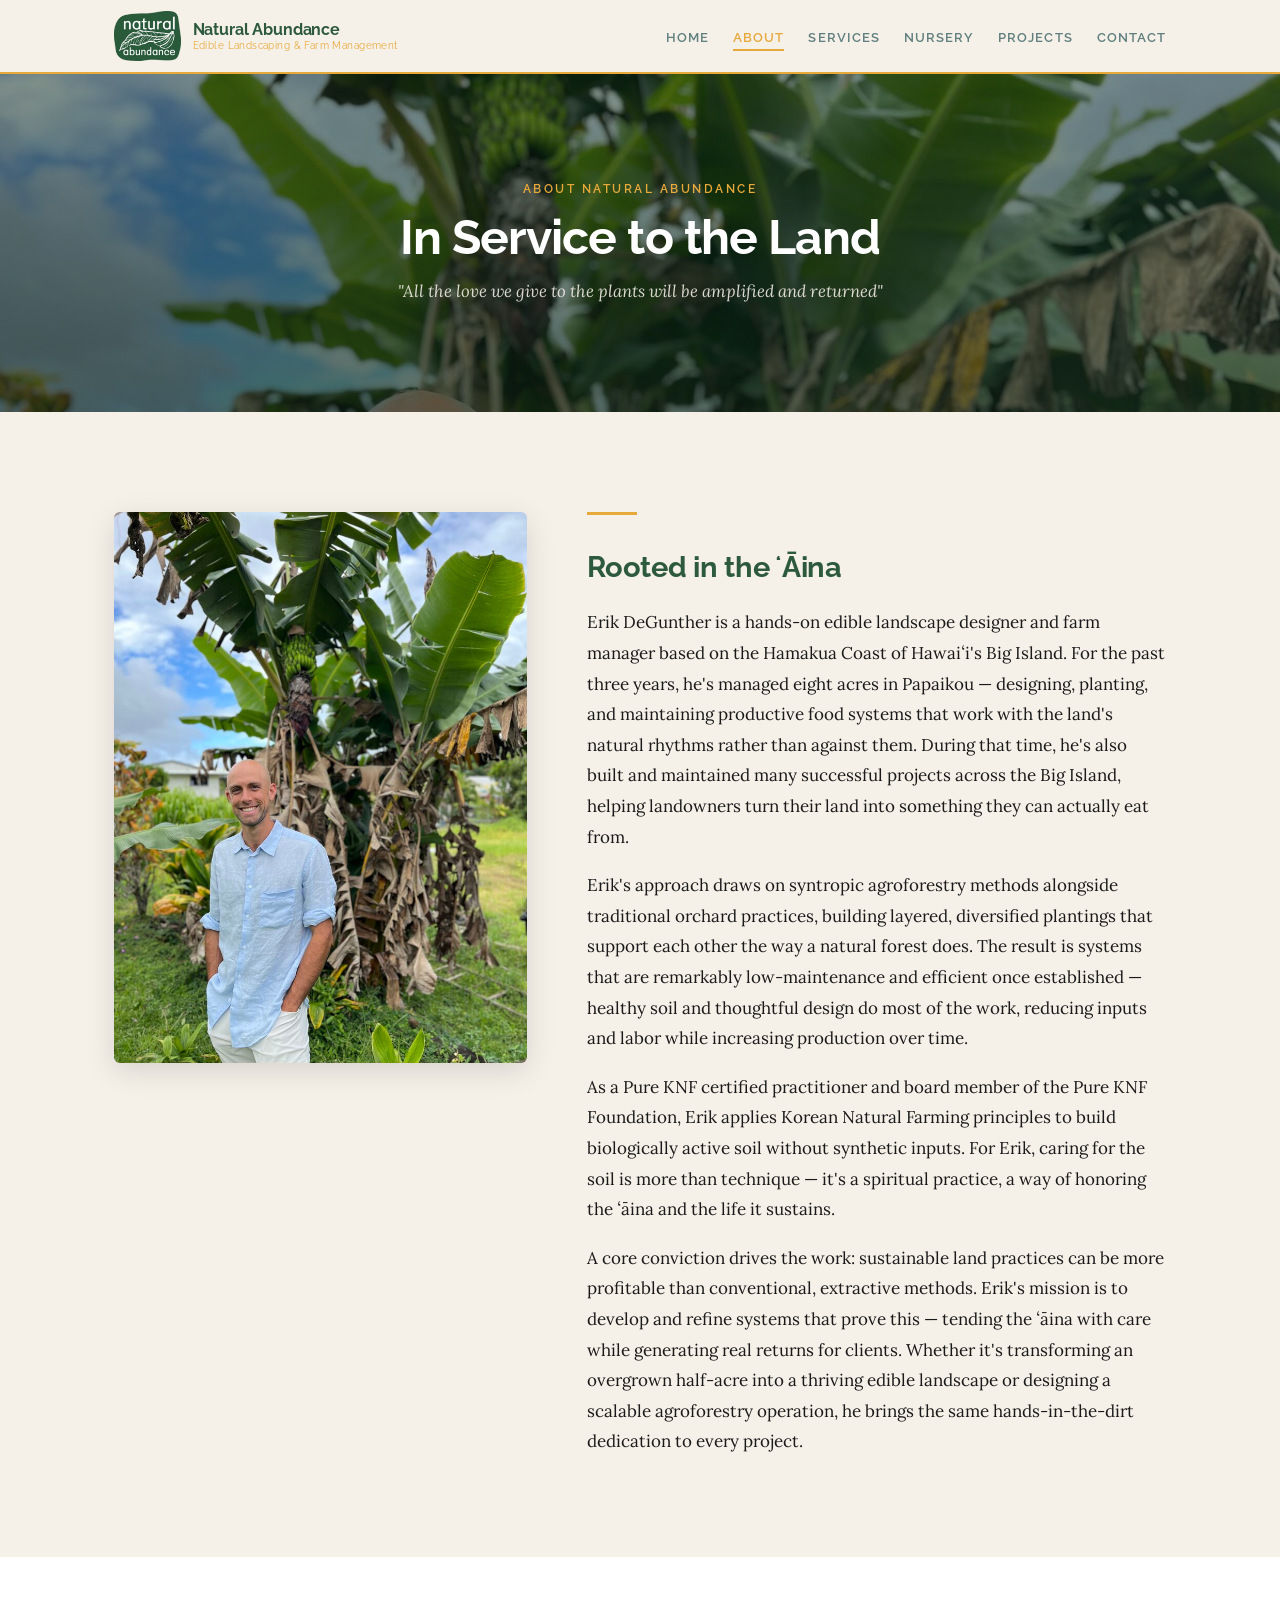
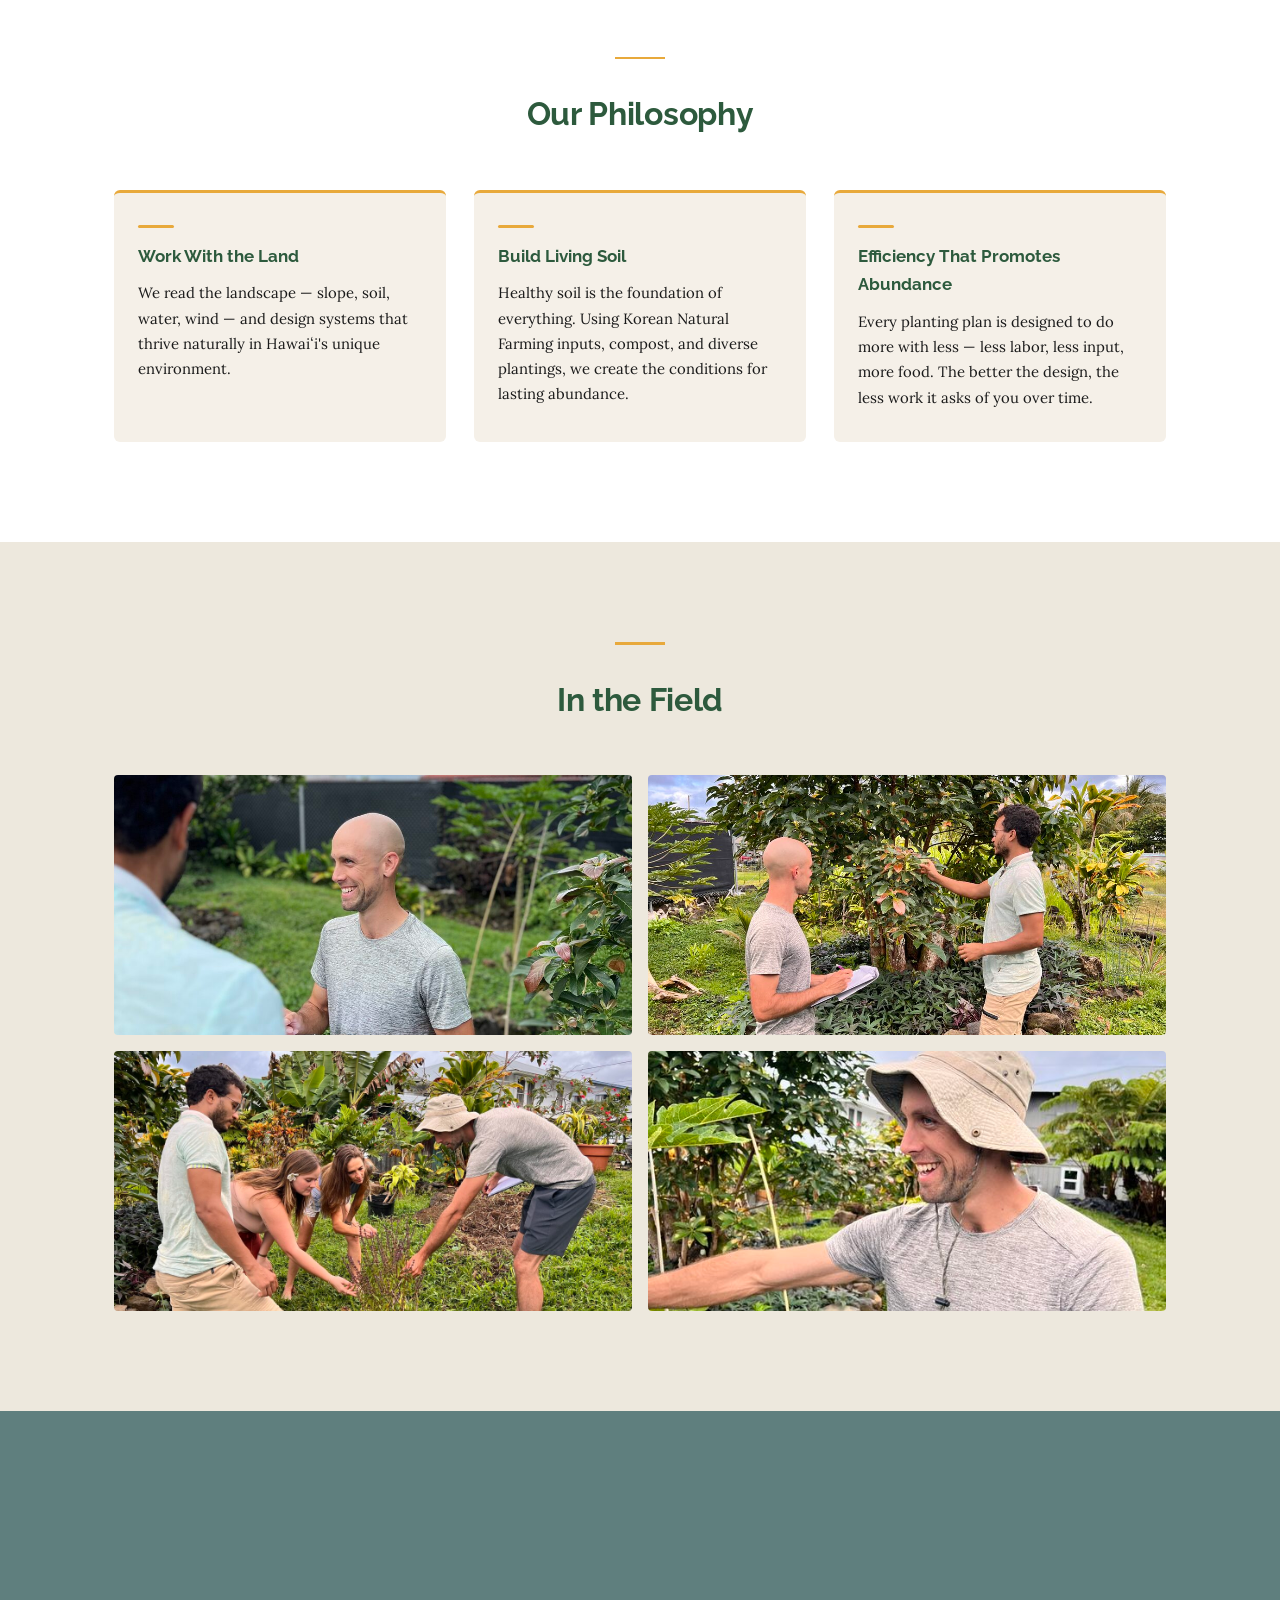
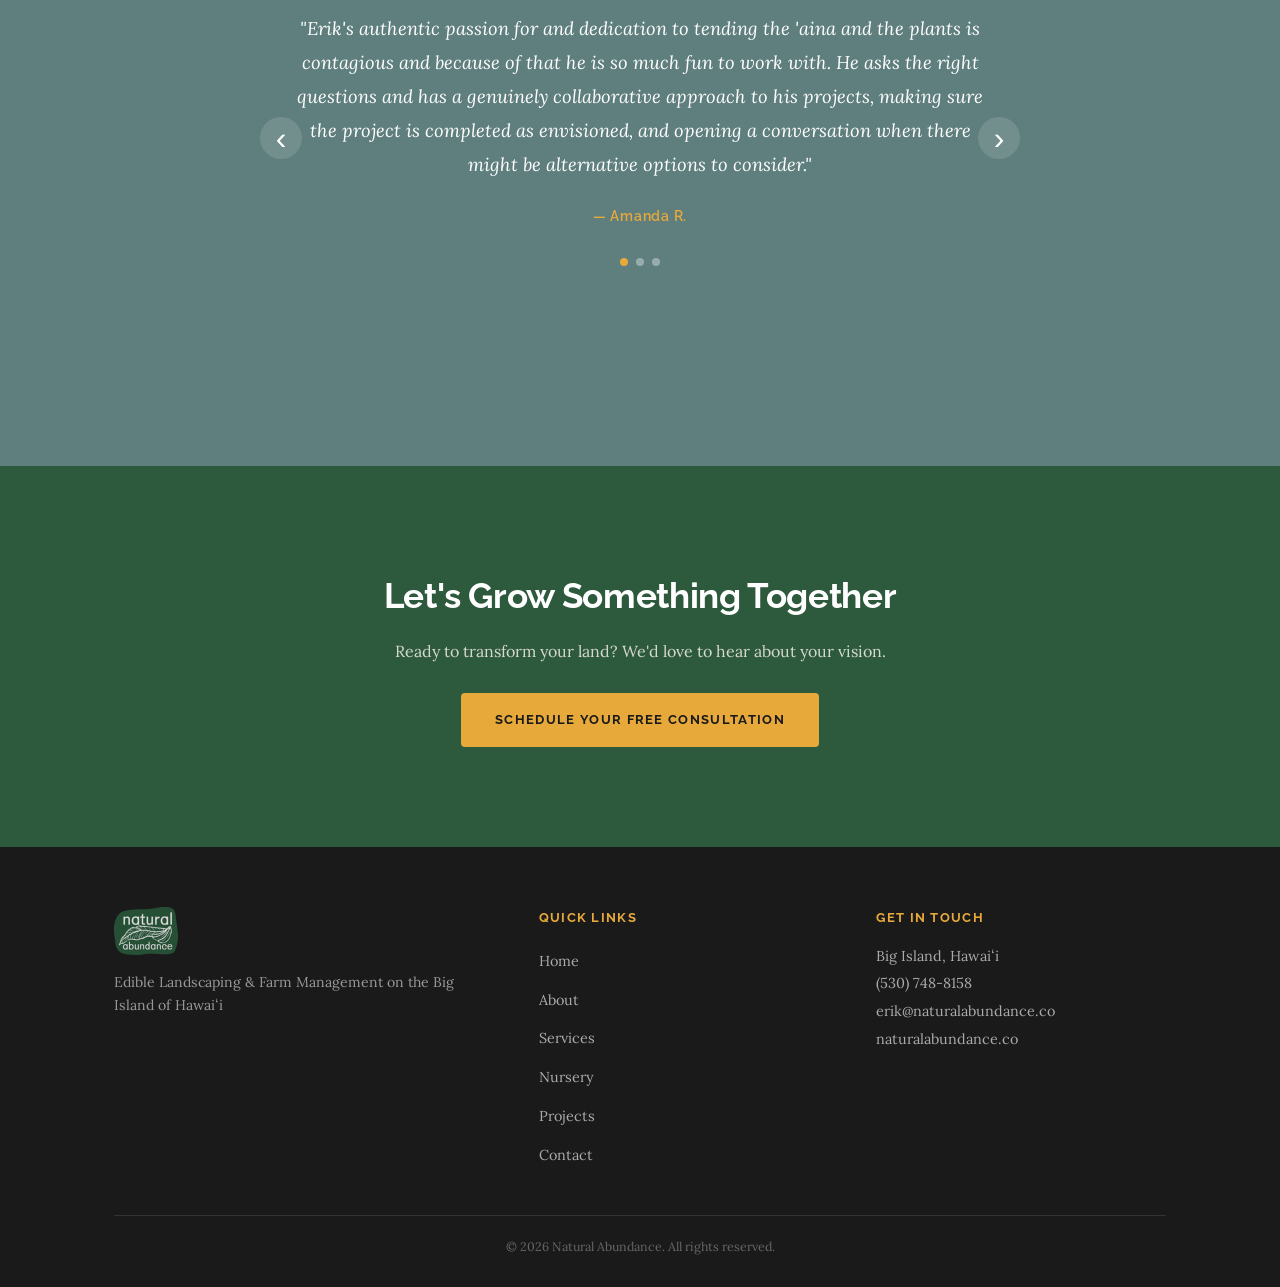
==== commit 5204e761: "Fix nursery hero color to match brand green, swap about page photo, update contact copy" ====
--- a/about.html
+++ b/about.html
@@ -101,7 +101,7 @@
           <img src="images/about/erik-group-teaching.jpg" alt="Erik teaching a group about edible landscaping">
         </div>
         <div class="about-gallery__item">
-          <img src="images/about/erik-group-work.jpg" alt="Erik working with a group in the garden">
+          <img src="images/about/erik-smiling-garden.jpg" alt="Erik smiling among the plants in his garden">
         </div>
       </div>
     </div>
--- a/css/style.css
+++ b/css/style.css
@@ -703,3 +703,679 @@
     font-size: 1.8rem;
   }
 }
+
+/* ═══════════════════════════════════════════════════════════
+   INNER PAGE STYLES
+   About · Services · Projects · Contact
+   ═══════════════════════════════════════════════════════════ */
+
+/* ── Nav Logo Text ──────────────────────────────────────── */
+.nav__logo {
+  display: flex;
+  align-items: center;
+  gap: 12px;
+  text-decoration: none;
+}
+.nav__logo div {
+  display: flex;
+  flex-direction: column;
+  line-height: 1.2;
+}
+.nav__logo-text {
+  font-family: var(--font-heading);
+  font-weight: 700;
+  font-size: 1rem;
+  color: var(--forest-green);
+  letter-spacing: -0.01em;
+}
+.nav__logo-descriptor {
+  font-family: var(--font-ui);
+  font-weight: 400;
+  font-size: 0.65rem;
+  color: var(--golden-amber);
+  letter-spacing: 0.04em;
+}
+
+/* ── Hamburger Button (nav__hamburger) ──────────────────── */
+/* HTML uses .nav__hamburger; older CSS used .nav__toggle — both covered */
+.nav__hamburger {
+  display: none;
+  background: none;
+  border: none;
+  cursor: pointer;
+  padding: 8px;
+}
+.nav__hamburger span {
+  display: block;
+  width: 24px;
+  height: 2px;
+  background: var(--forest-green);
+  margin: 5px 0;
+  transition: all 0.3s ease;
+}
+.nav__hamburger.active span:nth-child(1) {
+  transform: rotate(45deg) translate(5px, 5px);
+}
+.nav__hamburger.active span:nth-child(2) {
+  opacity: 0;
+}
+.nav__hamburger.active span:nth-child(3) {
+  transform: rotate(-45deg) translate(5px, -5px);
+}
+@media (max-width: 900px) {
+  .nav__hamburger { display: block; }
+}
+
+/* ── Page Hero (inner pages) ────────────────────────────── */
+.page-hero {
+  margin-top: 72px; /* nav height */
+  min-height: 340px;
+  display: flex;
+  align-items: center;
+  justify-content: center;
+  text-align: center;
+  position: relative;
+  overflow: hidden;
+  background-color: var(--forest-green);
+}
+.page-hero--overlay::before {
+  content: '';
+  position: absolute;
+  inset: 0;
+  background: linear-gradient(
+    180deg,
+    rgba(15, 35, 22, 0.5) 0%,
+    rgba(15, 35, 22, 0.65) 100%
+  );
+  z-index: 1;
+}
+.page-hero__content {
+  position: relative;
+  z-index: 2;
+  padding: 60px 24px;
+  max-width: 760px;
+}
+.page-hero__descriptor {
+  font-family: var(--font-ui);
+  font-weight: 600;
+  font-size: 0.78rem;
+  letter-spacing: 0.2em;
+  text-transform: uppercase;
+  color: var(--golden-amber);
+  display: block;
+  margin-bottom: 12px;
+}
+.page-hero__title {
+  font-family: var(--font-heading);
+  font-weight: 700;
+  font-size: 3rem;
+  color: var(--white);
+  line-height: 1.1;
+  margin-bottom: 14px;
+  letter-spacing: -0.02em;
+}
+.page-hero__subtitle {
+  font-family: var(--font-body);
+  font-size: 1.05rem;
+  color: rgba(245, 240, 232, 0.88);
+  line-height: 1.65;
+  font-style: italic;
+}
+@media (max-width: 768px) {
+  .page-hero { min-height: 260px; }
+  .page-hero__title { font-size: 2.1rem; }
+  .page-hero__subtitle { font-size: 0.95rem; }
+}
+
+/* ── Generic Section System ─────────────────────────────── */
+.section {
+  padding: var(--section-pad) 0;
+}
+.section--cream  { background: var(--cream); }
+.section--white  { background: var(--white); }
+.section--sand   { background: var(--warm-sand); }
+.section--teal   { background: var(--slate-teal); }
+.section--green  { background: var(--forest-green); }
+
+.section__header {
+  text-align: center;
+  margin-bottom: 48px;
+}
+.section__header h2 {
+  font-family: var(--font-heading);
+  font-weight: 700;
+  font-size: 2rem;
+  color: var(--forest-green);
+  margin-bottom: 12px;
+  letter-spacing: -0.01em;
+}
+.section--teal .section__header h2,
+.section--green .section__header h2 {
+  color: var(--white);
+}
+.section__header p {
+  font-size: 1rem;
+  color: var(--near-black);
+  max-width: 640px;
+  margin: 0 auto;
+  line-height: 1.75;
+}
+.section--teal .section__header p,
+.section--green .section__header p {
+  color: rgba(245, 240, 232, 0.85);
+}
+
+/* Footer h4 (used without class) */
+.footer h4 {
+  font-family: var(--font-ui);
+  font-weight: 700;
+  font-size: 0.82rem;
+  letter-spacing: 0.1em;
+  text-transform: uppercase;
+  color: var(--golden-amber);
+  margin-bottom: 16px;
+}
+
+/* ── Accent line left-aligned variant ──────────────────── */
+.accent-line--left {
+  margin-left: 0;
+}
+
+/* ── About Page ─────────────────────────────────────────── */
+.about-intro {
+  display: grid;
+  grid-template-columns: 1fr 1.4fr;
+  gap: 60px;
+  align-items: start;
+}
+.about-intro__image img {
+  width: 100%;
+  border-radius: 6px;
+  box-shadow: var(--shadow-lg);
+}
+.about-intro__text h2 {
+  font-family: var(--font-heading);
+  font-weight: 700;
+  font-size: 1.8rem;
+  color: var(--forest-green);
+  margin-bottom: 16px;
+  letter-spacing: -0.01em;
+}
+.about-intro__text p {
+  margin-bottom: 18px;
+  color: var(--near-black);
+  line-height: 1.8;
+}
+.about-intro__text p:last-child {
+  margin-bottom: 0;
+}
+.about-philosophy {
+  display: grid;
+  grid-template-columns: repeat(3, 1fr);
+  gap: 28px;
+}
+.about-philosophy__card {
+  padding: 32px 24px;
+  background: var(--cream);
+  border-radius: 6px;
+  border-top: 3px solid var(--golden-amber);
+}
+.about-philosophy__bullet {
+  display: block;
+  width: 36px;
+  height: 3px;
+  background: var(--golden-amber);
+  border-radius: 2px;
+  margin-bottom: 14px;
+}
+.about-philosophy__card h3 {
+  font-family: var(--font-heading);
+  font-weight: 700;
+  font-size: 1.05rem;
+  color: var(--forest-green);
+  margin-bottom: 10px;
+}
+.about-philosophy__card p {
+  font-size: 0.93rem;
+  color: var(--near-black);
+  line-height: 1.7;
+}
+.about-gallery {
+  display: grid;
+  grid-template-columns: repeat(2, 1fr);
+  gap: 16px;
+}
+.about-gallery__item img {
+  width: 100%;
+  height: 260px;
+  object-fit: cover;
+  border-radius: 4px;
+  display: block;
+}
+@media (max-width: 900px) {
+  .about-intro {
+    grid-template-columns: 1fr;
+    gap: 32px;
+  }
+  .about-philosophy {
+    grid-template-columns: 1fr;
+    max-width: 480px;
+    margin: 0 auto;
+  }
+  .about-gallery {
+    grid-template-columns: 1fr;
+  }
+}
+
+/* ── Testimonial Carousel ───────────────────────────────── */
+.testimonial-carousel {
+  position: relative;
+  text-align: center;
+  padding: var(--section-pad) 24px;
+  max-width: 760px;
+  margin: 0 auto;
+}
+.testimonial-carousel__track {
+  position: relative;
+  min-height: 180px;
+}
+.testimonial-carousel__slide {
+  display: none;
+  opacity: 0;
+  transition: opacity 0.5s ease;
+}
+.testimonial-carousel__slide.active {
+  display: block;
+  opacity: 1;
+}
+.testimonial-carousel__text {
+  font-family: var(--font-body);
+  font-size: 1.15rem;
+  font-style: italic;
+  color: var(--white);
+  line-height: 1.85;
+  margin-bottom: 20px;
+}
+.testimonial-carousel__author {
+  font-family: var(--font-ui);
+  font-weight: 600;
+  font-size: 0.9rem;
+  color: var(--golden-amber);
+  letter-spacing: 0.05em;
+}
+.testimonial-carousel__nav {
+  position: absolute;
+  top: 50%;
+  transform: translateY(-50%);
+  background: rgba(255,255,255,0.12);
+  border: none;
+  color: var(--white);
+  font-size: 2rem;
+  width: 42px;
+  height: 42px;
+  border-radius: 50%;
+  cursor: pointer;
+  transition: background 0.3s ease;
+  display: flex;
+  align-items: center;
+  justify-content: center;
+  z-index: 2;
+}
+.testimonial-carousel__nav:hover {
+  background: rgba(255,255,255,0.25);
+}
+.testimonial-carousel__nav--prev { left: 0; }
+.testimonial-carousel__nav--next { right: 0; }
+.testimonial-carousel__dots {
+  display: flex;
+  justify-content: center;
+  gap: 8px;
+  margin-top: 28px;
+}
+.testimonial-carousel__dot {
+  width: 8px;
+  height: 8px;
+  border-radius: 50%;
+  background: rgba(255,255,255,0.35);
+  border: none;
+  cursor: pointer;
+  transition: background 0.3s ease;
+  padding: 0;
+}
+.testimonial-carousel__dot.active {
+  background: var(--golden-amber);
+}
+
+/* ── CTA Block ──────────────────────────────────────────── */
+.cta-block {
+  text-align: center;
+  max-width: 600px;
+  margin: 0 auto;
+}
+.cta-block h2 {
+  font-family: var(--font-heading);
+  font-weight: 700;
+  font-size: 2.2rem;
+  color: var(--white);
+  margin-bottom: 12px;
+  letter-spacing: -0.01em;
+}
+.cta-block p {
+  font-size: 1rem;
+  color: rgba(245, 240, 232, 0.85);
+  line-height: 1.7;
+  margin-bottom: 28px;
+}
+
+/* ── Services Page ──────────────────────────────────────── */
+.services-grid {
+  display: grid;
+  grid-template-columns: repeat(2, 1fr);
+  gap: 24px;
+  margin-top: 16px;
+}
+.service-card h3 {
+  font-family: var(--font-heading);
+  font-weight: 700;
+  font-size: 1.1rem;
+  color: var(--forest-green);
+  margin-bottom: 10px;
+  line-height: 1.3;
+}
+.service-card p {
+  font-size: 0.95rem;
+  color: var(--near-black);
+  line-height: 1.7;
+}
+.design-gallery {
+  display: grid;
+  grid-template-columns: repeat(3, 1fr);
+  gap: 20px;
+  margin-top: 16px;
+}
+.design-gallery__item {
+  position: relative;
+  overflow: hidden;
+  border-radius: 6px;
+  cursor: pointer;
+  box-shadow: var(--shadow-sm);
+  transition: transform 0.3s ease, box-shadow 0.3s ease;
+}
+.design-gallery__item:hover {
+  transform: translateY(-4px);
+  box-shadow: var(--shadow-lg);
+}
+.design-gallery__item img {
+  width: 100%;
+  height: 220px;
+  object-fit: cover;
+  display: block;
+  transition: transform 0.4s ease;
+}
+.design-gallery__item:hover img {
+  transform: scale(1.04);
+}
+.design-gallery__caption {
+  position: absolute;
+  bottom: 0;
+  left: 0;
+  right: 0;
+  padding: 10px 14px;
+  background: rgba(26, 26, 26, 0.72);
+  color: var(--white);
+  font-family: var(--font-ui);
+  font-size: 0.82rem;
+  font-weight: 600;
+  letter-spacing: 0.04em;
+}
+/* Lightbox */
+.lightbox {
+  display: none;
+  position: fixed;
+  inset: 0;
+  background: rgba(0,0,0,0.9);
+  z-index: 9000;
+  align-items: center;
+  justify-content: center;
+  flex-direction: column;
+}
+.lightbox.active {
+  display: flex;
+}
+.lightbox__img {
+  max-width: 90vw;
+  max-height: 80vh;
+  object-fit: contain;
+  border-radius: 4px;
+}
+.lightbox__caption {
+  color: rgba(255,255,255,0.75);
+  font-size: 0.88rem;
+  margin-top: 12px;
+  font-style: italic;
+}
+.lightbox__close {
+  position: absolute;
+  top: 20px;
+  right: 24px;
+  background: none;
+  border: none;
+  color: var(--white);
+  font-size: 2.5rem;
+  cursor: pointer;
+  line-height: 1;
+  opacity: 0.8;
+  transition: opacity 0.2s;
+}
+.lightbox__close:hover { opacity: 1; }
+.lightbox__nav {
+  position: absolute;
+  top: 50%;
+  transform: translateY(-50%);
+  background: rgba(255,255,255,0.12);
+  border: none;
+  color: var(--white);
+  font-size: 3rem;
+  width: 52px;
+  height: 52px;
+  border-radius: 50%;
+  cursor: pointer;
+  display: flex;
+  align-items: center;
+  justify-content: center;
+  transition: background 0.3s ease;
+}
+.lightbox__nav:hover { background: rgba(255,255,255,0.25); }
+.lightbox__nav--prev { left: 24px; }
+.lightbox__nav--next { right: 24px; }
+@media (max-width: 900px) {
+  .services-grid { grid-template-columns: 1fr; }
+  .design-gallery { grid-template-columns: repeat(2, 1fr); }
+}
+@media (max-width: 600px) {
+  .design-gallery { grid-template-columns: 1fr; }
+}
+
+/* ── Projects Page ──────────────────────────────────────── */
+.projects-grid {
+  display: grid;
+  grid-template-columns: repeat(3, 1fr);
+  gap: 28px;
+}
+.project-card {
+  background: var(--white);
+  border-radius: 8px;
+  overflow: hidden;
+  box-shadow: var(--shadow-sm);
+  transition: transform 0.3s ease, box-shadow 0.3s ease;
+}
+.project-card:hover {
+  transform: translateY(-5px);
+  box-shadow: var(--shadow-lg);
+}
+.project-card__image img {
+  width: 100%;
+  height: 220px;
+  object-fit: cover;
+  display: block;
+}
+.project-card__body {
+  padding: 24px 20px;
+}
+.project-card__tag {
+  font-family: var(--font-ui);
+  font-size: 0.72rem;
+  font-weight: 700;
+  letter-spacing: 0.1em;
+  text-transform: uppercase;
+  color: var(--golden-amber);
+  display: block;
+  margin-bottom: 8px;
+}
+.project-card__body h3 {
+  font-family: var(--font-heading);
+  font-weight: 700;
+  font-size: 1.1rem;
+  color: var(--forest-green);
+  margin-bottom: 10px;
+  line-height: 1.3;
+}
+.project-card__body p {
+  font-size: 0.92rem;
+  color: var(--near-black);
+  line-height: 1.7;
+  margin-bottom: 16px;
+}
+.project-card__link {
+  font-family: var(--font-ui);
+  font-weight: 700;
+  font-size: 0.8rem;
+  letter-spacing: 0.06em;
+  text-transform: uppercase;
+  color: var(--forest-green);
+  text-decoration: none;
+  border-bottom: 1.5px solid var(--golden-amber);
+  padding-bottom: 2px;
+  transition: color 0.3s ease;
+}
+.project-card__link:hover {
+  color: var(--golden-amber);
+}
+@media (max-width: 900px) {
+  .projects-grid {
+    grid-template-columns: 1fr;
+    max-width: 480px;
+    margin: 0 auto;
+  }
+}
+
+/* ── Contact Page ───────────────────────────────────────── */
+.contact-grid {
+  display: grid;
+  grid-template-columns: 1.3fr 1fr;
+  gap: 64px;
+  align-items: start;
+}
+.contact-form {
+  display: flex;
+  flex-direction: column;
+  gap: 20px;
+}
+.contact-form label {
+  display: block;
+  font-family: var(--font-ui);
+  font-weight: 600;
+  font-size: 0.82rem;
+  letter-spacing: 0.06em;
+  text-transform: uppercase;
+  color: var(--forest-green);
+  margin-bottom: 6px;
+}
+.contact-form input,
+.contact-form select,
+.contact-form textarea {
+  width: 100%;
+  padding: 12px 14px;
+  font-family: var(--font-body);
+  font-size: 0.95rem;
+  color: var(--near-black);
+  background: var(--white);
+  border: 1.5px solid rgba(45, 90, 61, 0.25);
+  border-radius: 4px;
+  transition: border-color 0.3s ease, box-shadow 0.3s ease;
+  outline: none;
+  appearance: none;
+}
+.contact-form input:focus,
+.contact-form select:focus,
+.contact-form textarea:focus {
+  border-color: var(--forest-green);
+  box-shadow: 0 0 0 3px rgba(45, 90, 61, 0.1);
+}
+.contact-form textarea {
+  min-height: 130px;
+  resize: vertical;
+  line-height: 1.6;
+}
+.contact-form select {
+  cursor: pointer;
+  background-image: url("data:image/svg+xml,%3Csvg xmlns='http://www.w3.org/2000/svg' width='12' height='8' viewBox='0 0 12 8'%3E%3Cpath d='M1 1l5 5 5-5' stroke='%232D5A3D' stroke-width='1.5' fill='none' stroke-linecap='round'/%3E%3C/svg%3E");
+  background-repeat: no-repeat;
+  background-position: right 14px center;
+  padding-right: 36px;
+}
+.contact-info {
+  padding-top: 8px;
+}
+.contact-info h3 {
+  font-family: var(--font-heading);
+  font-weight: 700;
+  font-size: 1.5rem;
+  color: var(--forest-green);
+  margin-bottom: 24px;
+  letter-spacing: -0.01em;
+}
+.contact-info__item {
+  display: flex;
+  align-items: flex-start;
+  gap: 14px;
+  margin-bottom: 16px;
+}
+.contact-info__icon {
+  font-size: 0.5rem;
+  color: var(--golden-amber);
+  margin-top: 8px;
+  flex-shrink: 0;
+  width: 10px;
+  height: 10px;
+  background: var(--golden-amber);
+  border-radius: 50%;
+  display: inline-block;
+}
+.contact-info__item p {
+  font-size: 0.98rem;
+  color: var(--near-black);
+  line-height: 1.5;
+  margin: 0;
+}
+.contact-info__item a {
+  color: var(--near-black);
+  font-size: 0.98rem;
+}
+.contact-info__item a:hover {
+  color: var(--golden-amber);
+}
+.contact-photo {
+  margin-top: 32px;
+}
+.contact-photo img {
+  width: 100%;
+  border-radius: 6px;
+  box-shadow: var(--shadow-md);
+}
+@media (max-width: 900px) {
+  .contact-grid {
+    grid-template-columns: 1fr;
+    gap: 40px;
+  }
+}
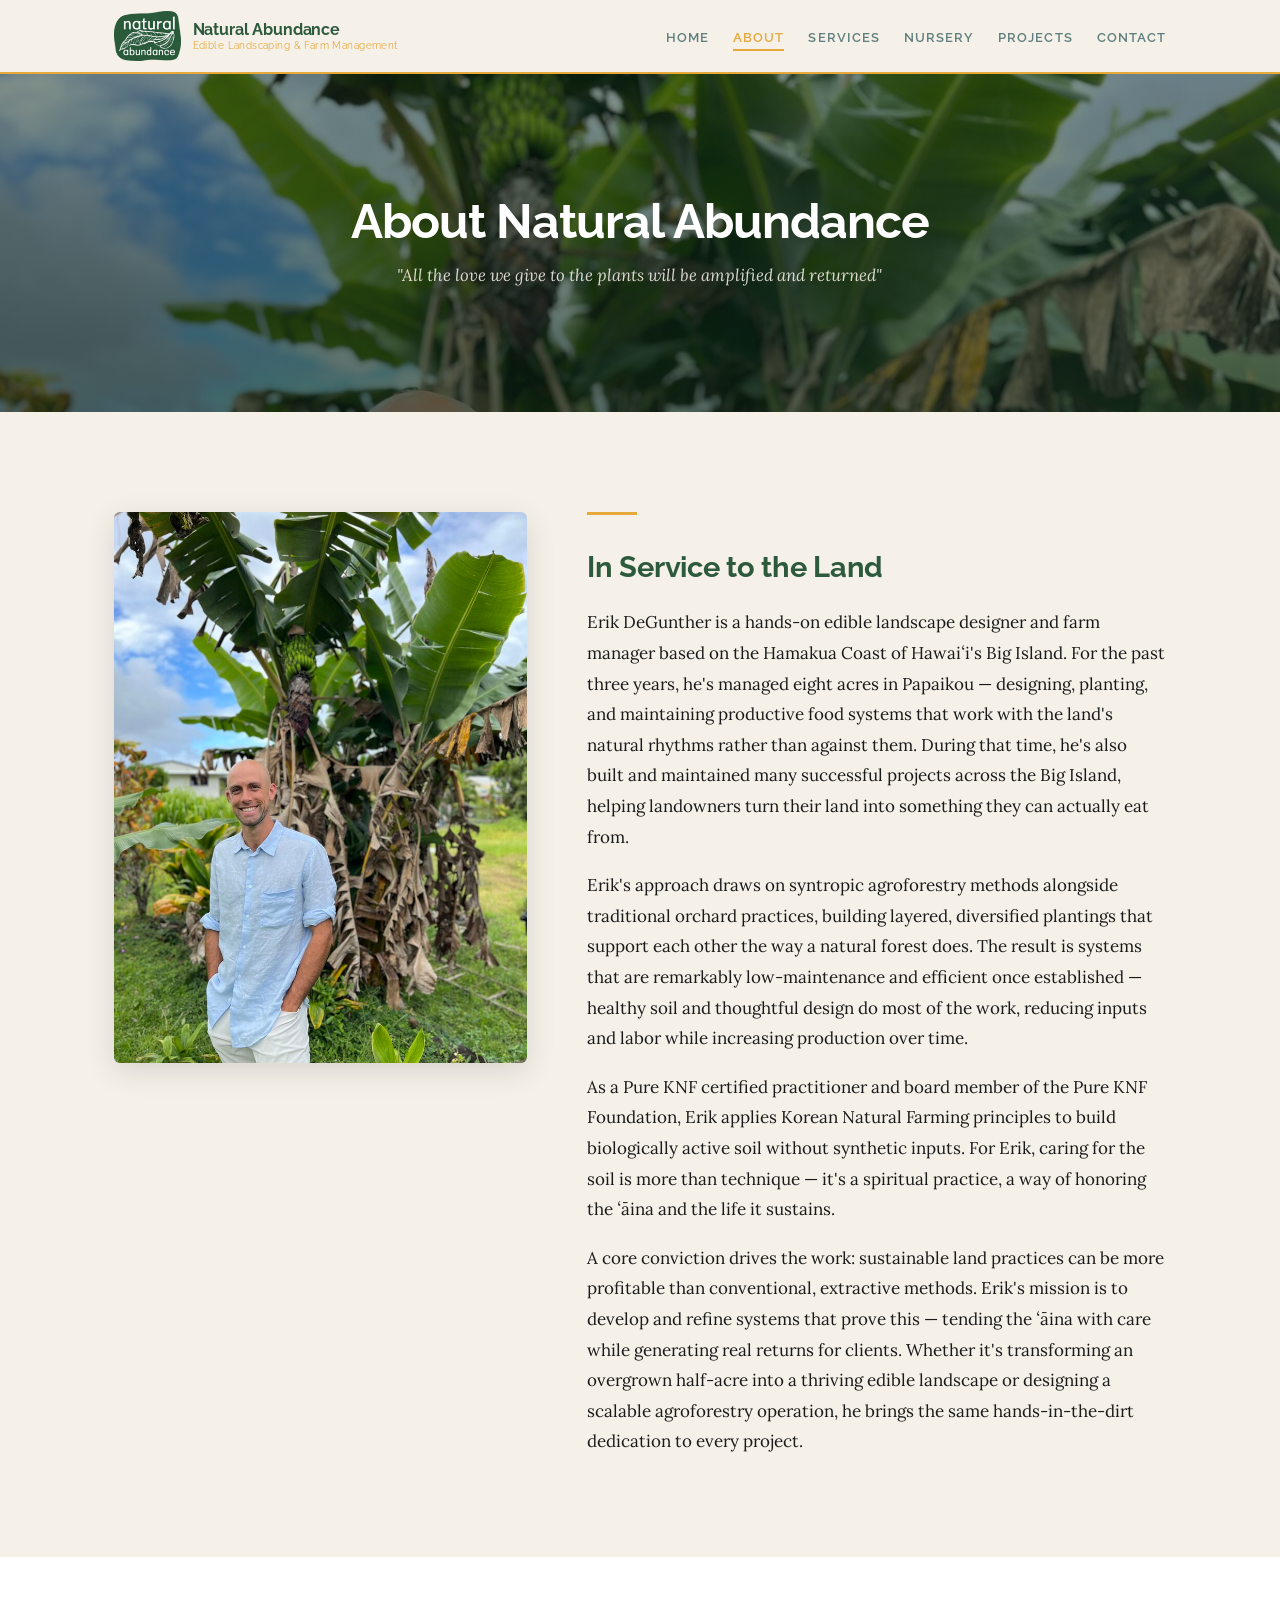
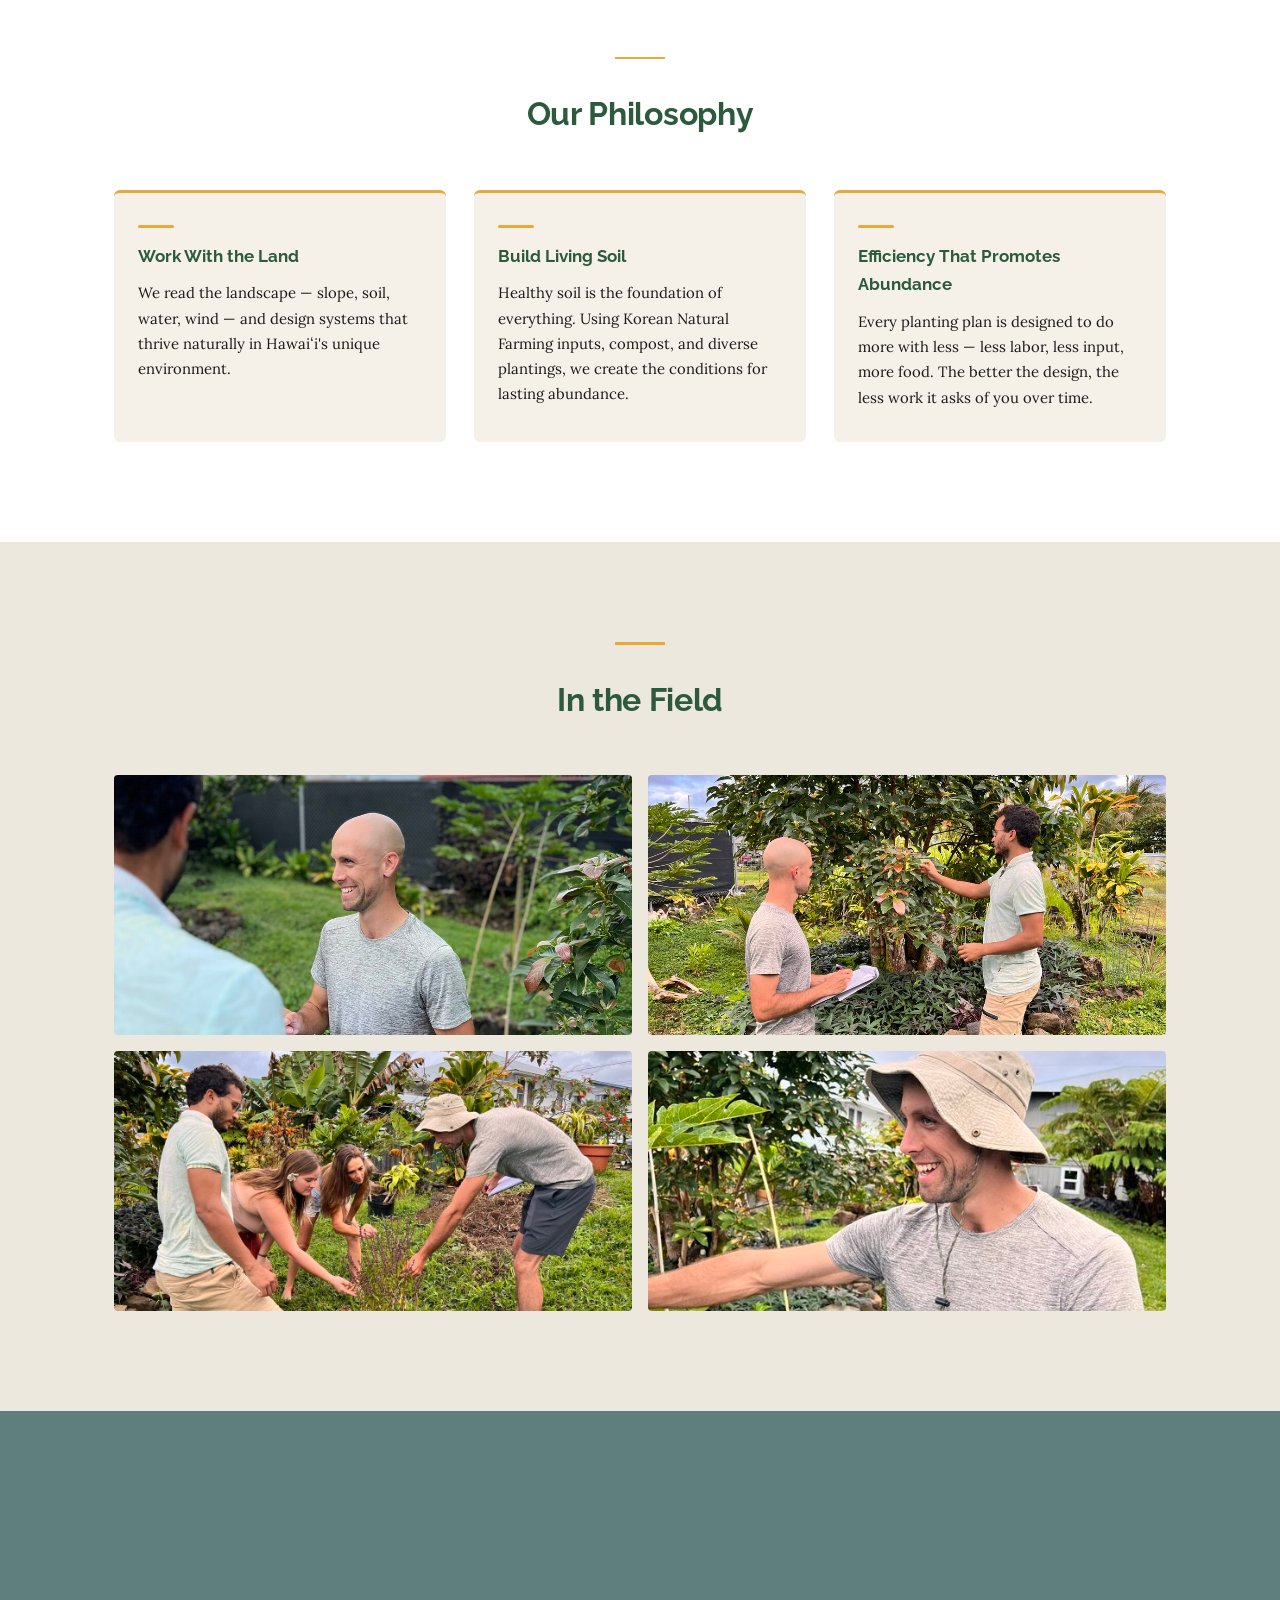
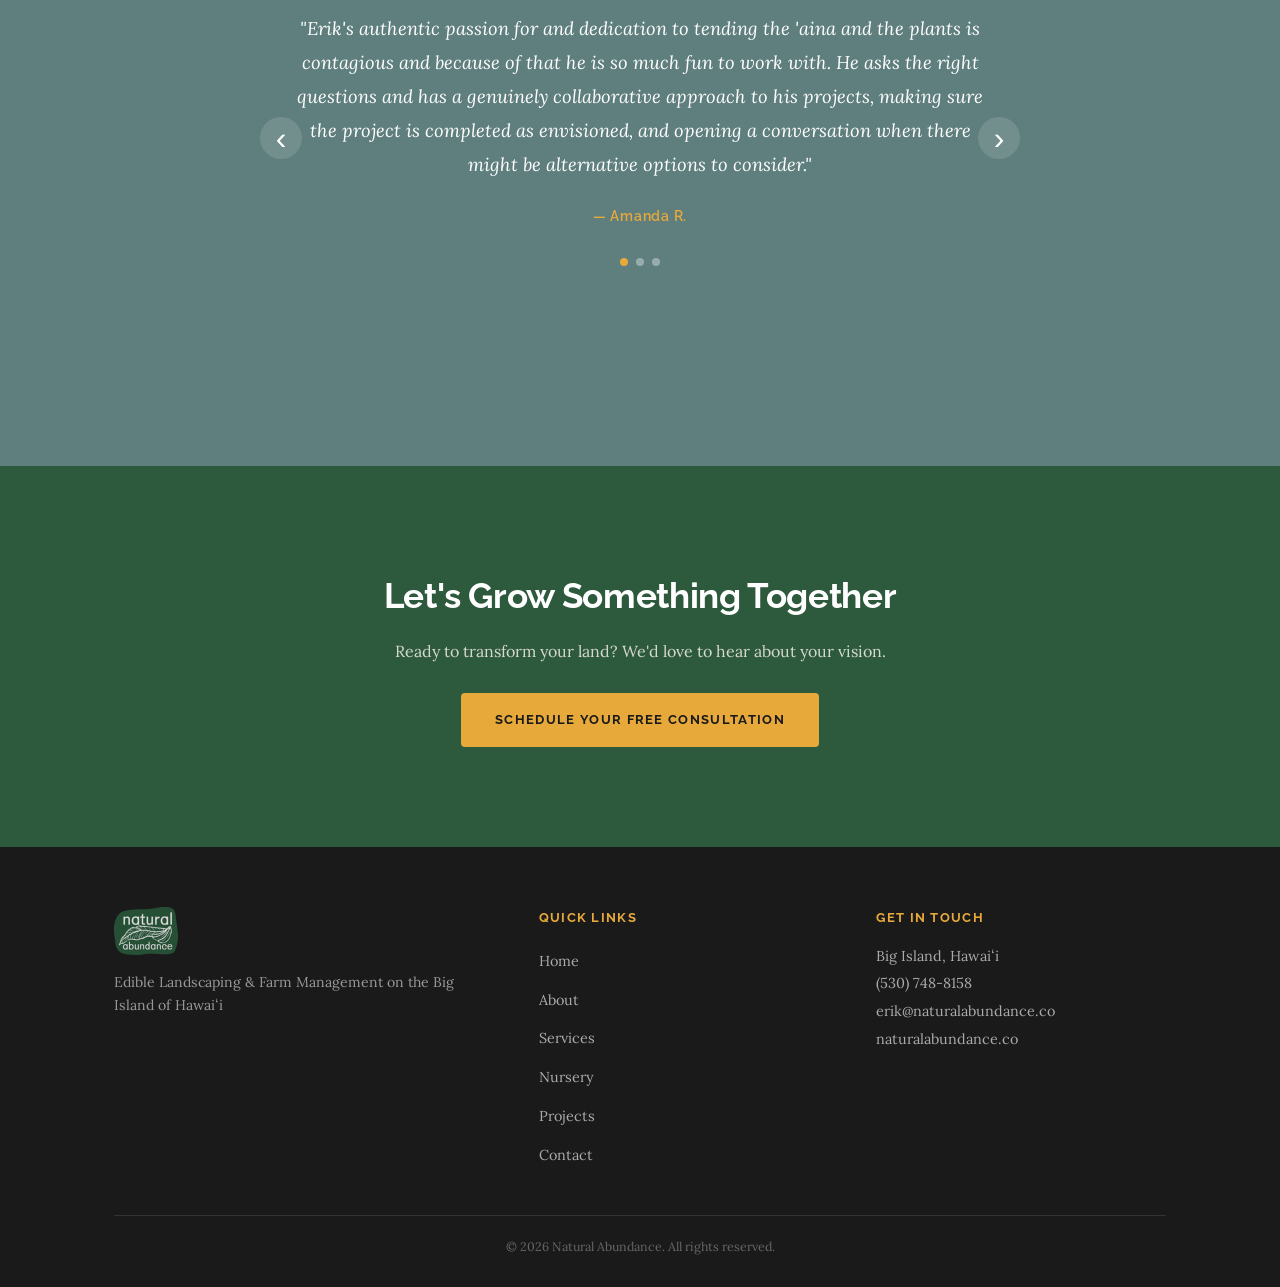
==== commit 54c1f63b: "About page: rename header to About Natural Abundance, section to In Service to the Land" ====
--- a/about.html
+++ b/about.html
@@ -34,8 +34,7 @@
 
   <section class="page-hero page-hero--overlay" style="background-image: url('images/about/erik-banana-headshot.jpg'); background-size: cover; background-position: center top;">
     <div class="page-hero__content">
-      <span class="page-hero__descriptor">ABOUT NATURAL ABUNDANCE</span>
-      <h1 class="page-hero__title">In Service to the Land</h1>
+      <h1 class="page-hero__title">About Natural Abundance</h1>
       <p class="page-hero__subtitle">"All the love we give to the plants will be amplified and returned"</p>
     </div>
   </section>
@@ -48,7 +47,7 @@
         </div>
         <div class="about-intro__text">
           <hr class="accent-line accent-line--left">
-          <h2>Rooted in the ʻĀina</h2>
+          <h2>In Service to the Land</h2>
           <p>Erik DeGunther is a hands-on edible landscape designer and farm manager based on the Hamakua Coast of Hawaiʻi's Big Island. For the past three years, he's managed eight acres in Papaikou — designing, planting, and maintaining productive food systems that work with the land's natural rhythms rather than against them. During that time, he's also built and maintained many successful projects across the Big Island, helping landowners turn their land into something they can actually eat from.</p>
           <p>Erik's approach draws on syntropic agroforestry methods alongside traditional orchard practices, building layered, diversified plantings that support each other the way a natural forest does. The result is systems that are remarkably low-maintenance and efficient once established — healthy soil and thoughtful design do most of the work, reducing inputs and labor while increasing production over time.</p>
           <p>As a Pure KNF certified practitioner and board member of the Pure KNF Foundation, Erik applies Korean Natural Farming principles to build biologically active soil without synthetic inputs. For Erik, caring for the soil is more than technique — it's a spiritual practice, a way of honoring the ʻāina and the life it sustains.</p>
--- a/css/style.css
+++ b/css/style.css
@@ -613,16 +613,7 @@
   font-size: 0.78rem;
 }
 
-/* ── SCROLL ANIMATIONS ──────────────────────────────────── */
-.fade-up {
-  opacity: 0;
-  transform: translateY(30px);
-  transition: opacity 0.7s ease, transform 0.7s ease;
-}
-.fade-up.visible {
-  opacity: 1;
-  transform: translateY(0);
-}
+/* ── SCROLL ANIMATIONS (disabled) ────────────────────────── */
 
 /* ── RESPONSIVE ─────────────────────────────────────────── */
 @media (max-width: 900px) {
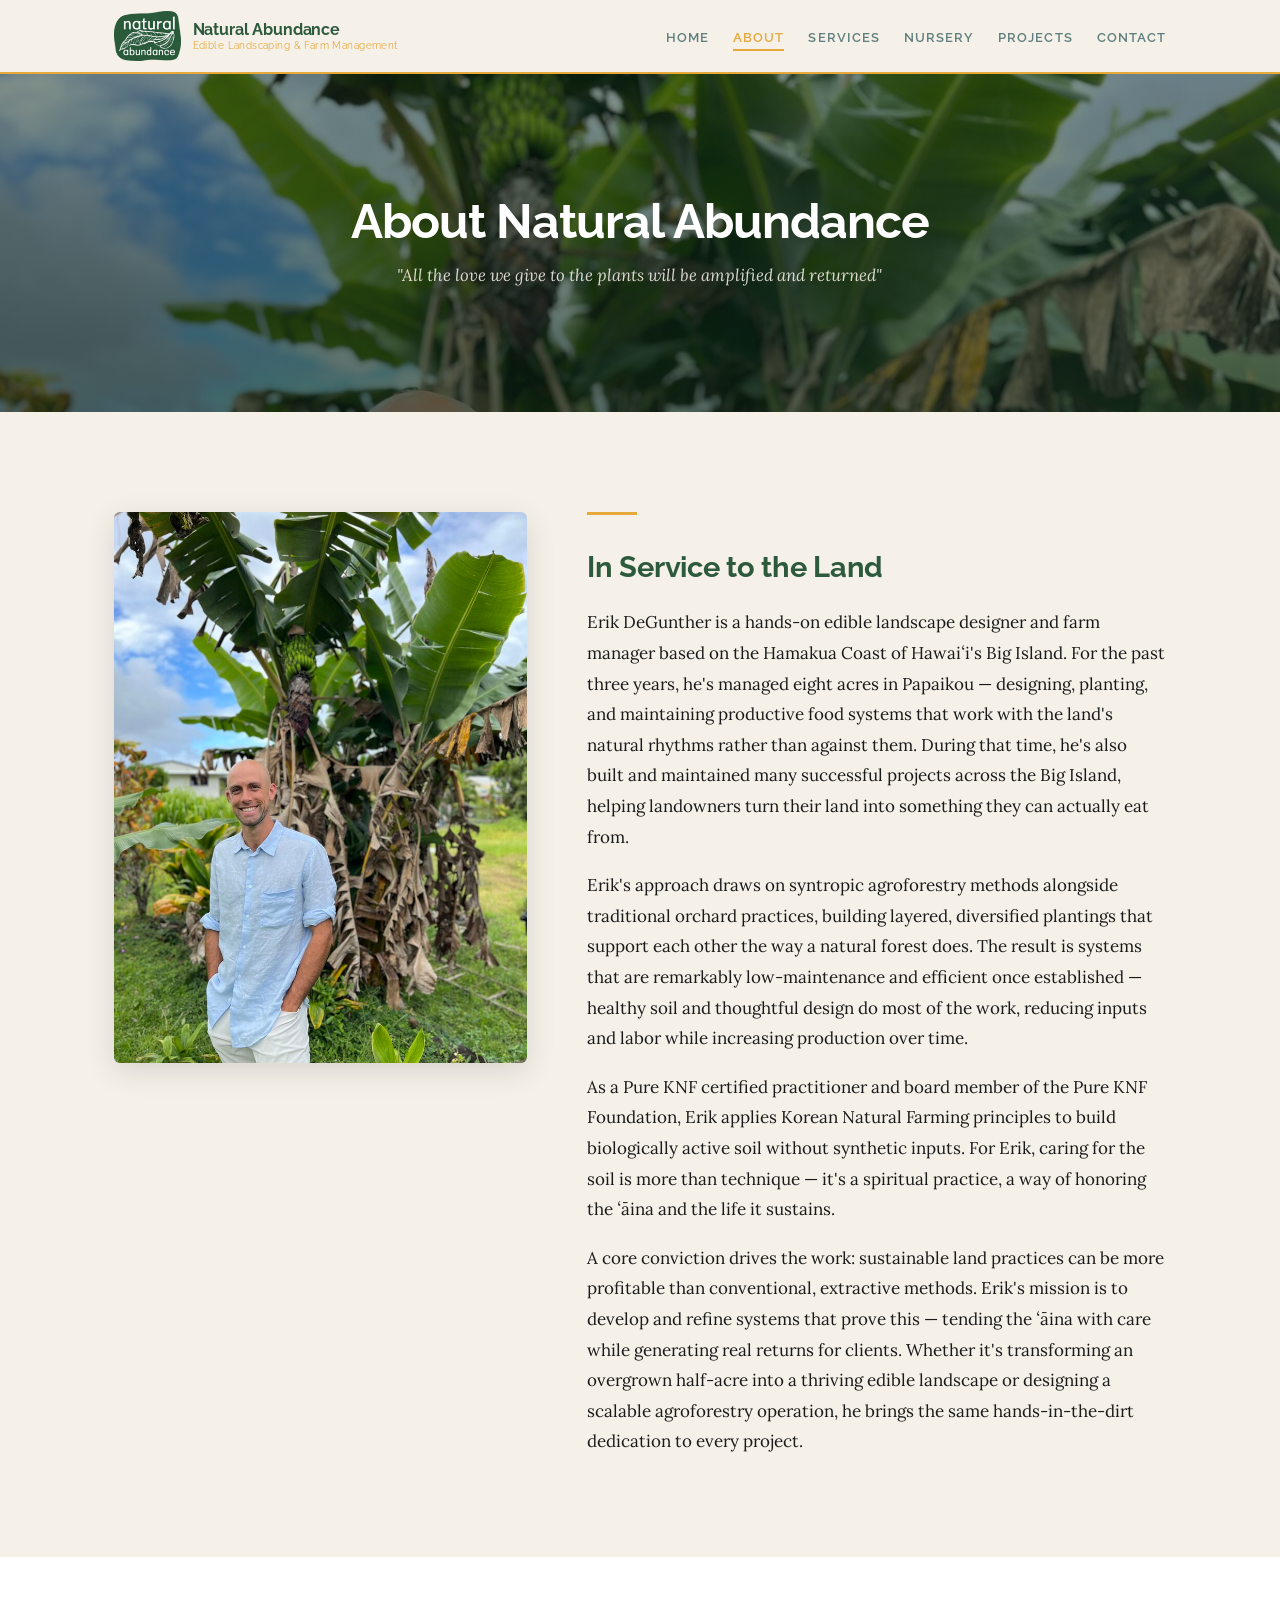
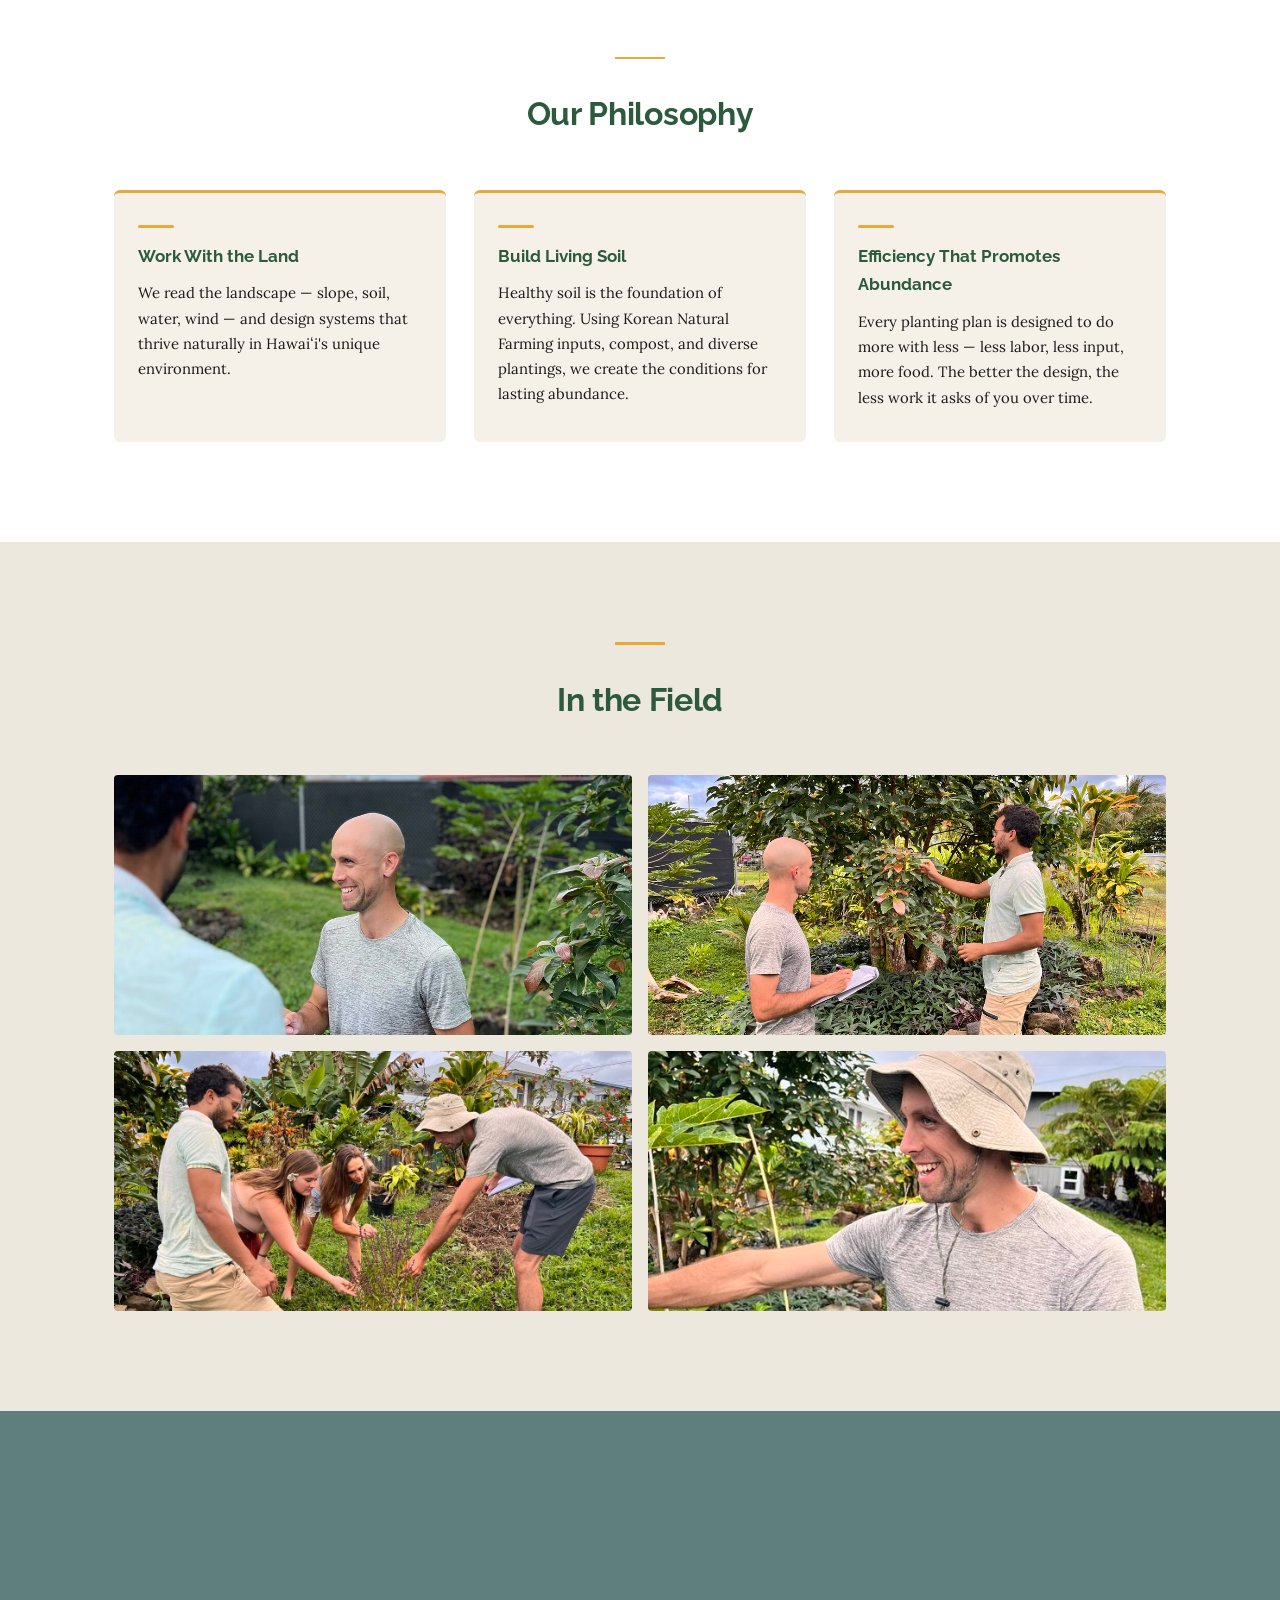
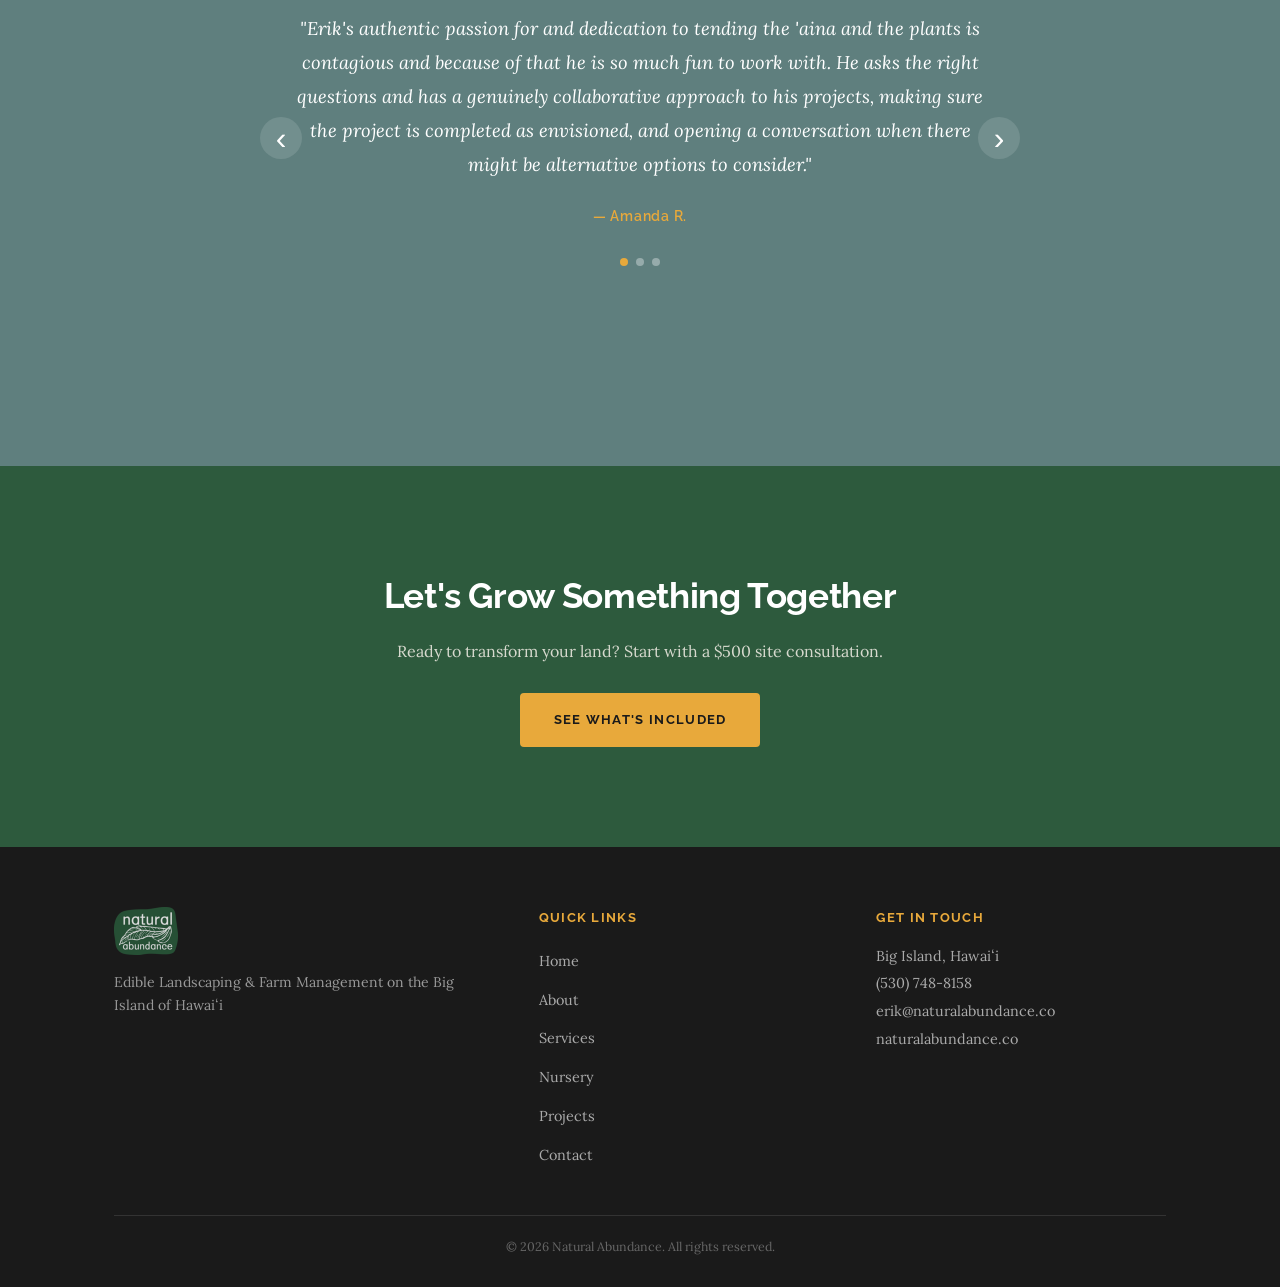
==== commit 7f13b482: "Add $500 site consultation page, replace free-consultation CTAs sitewide" ====
--- a/about.html
+++ b/about.html
@@ -136,8 +136,8 @@
     <div class="container">
       <div class="cta-block">
         <h2>Let's Grow Something Together</h2>
-        <p>Ready to transform your land? We'd love to hear about your vision.</p>
-        <a href="contact.html" class="btn btn--primary">Schedule Your Free Consultation</a>
+        <p>Ready to transform your land? Start with a $500 site consultation.</p>
+        <a href="consultation.html" class="btn btn--primary">See What's Included</a>
       </div>
     </div>
   </section>
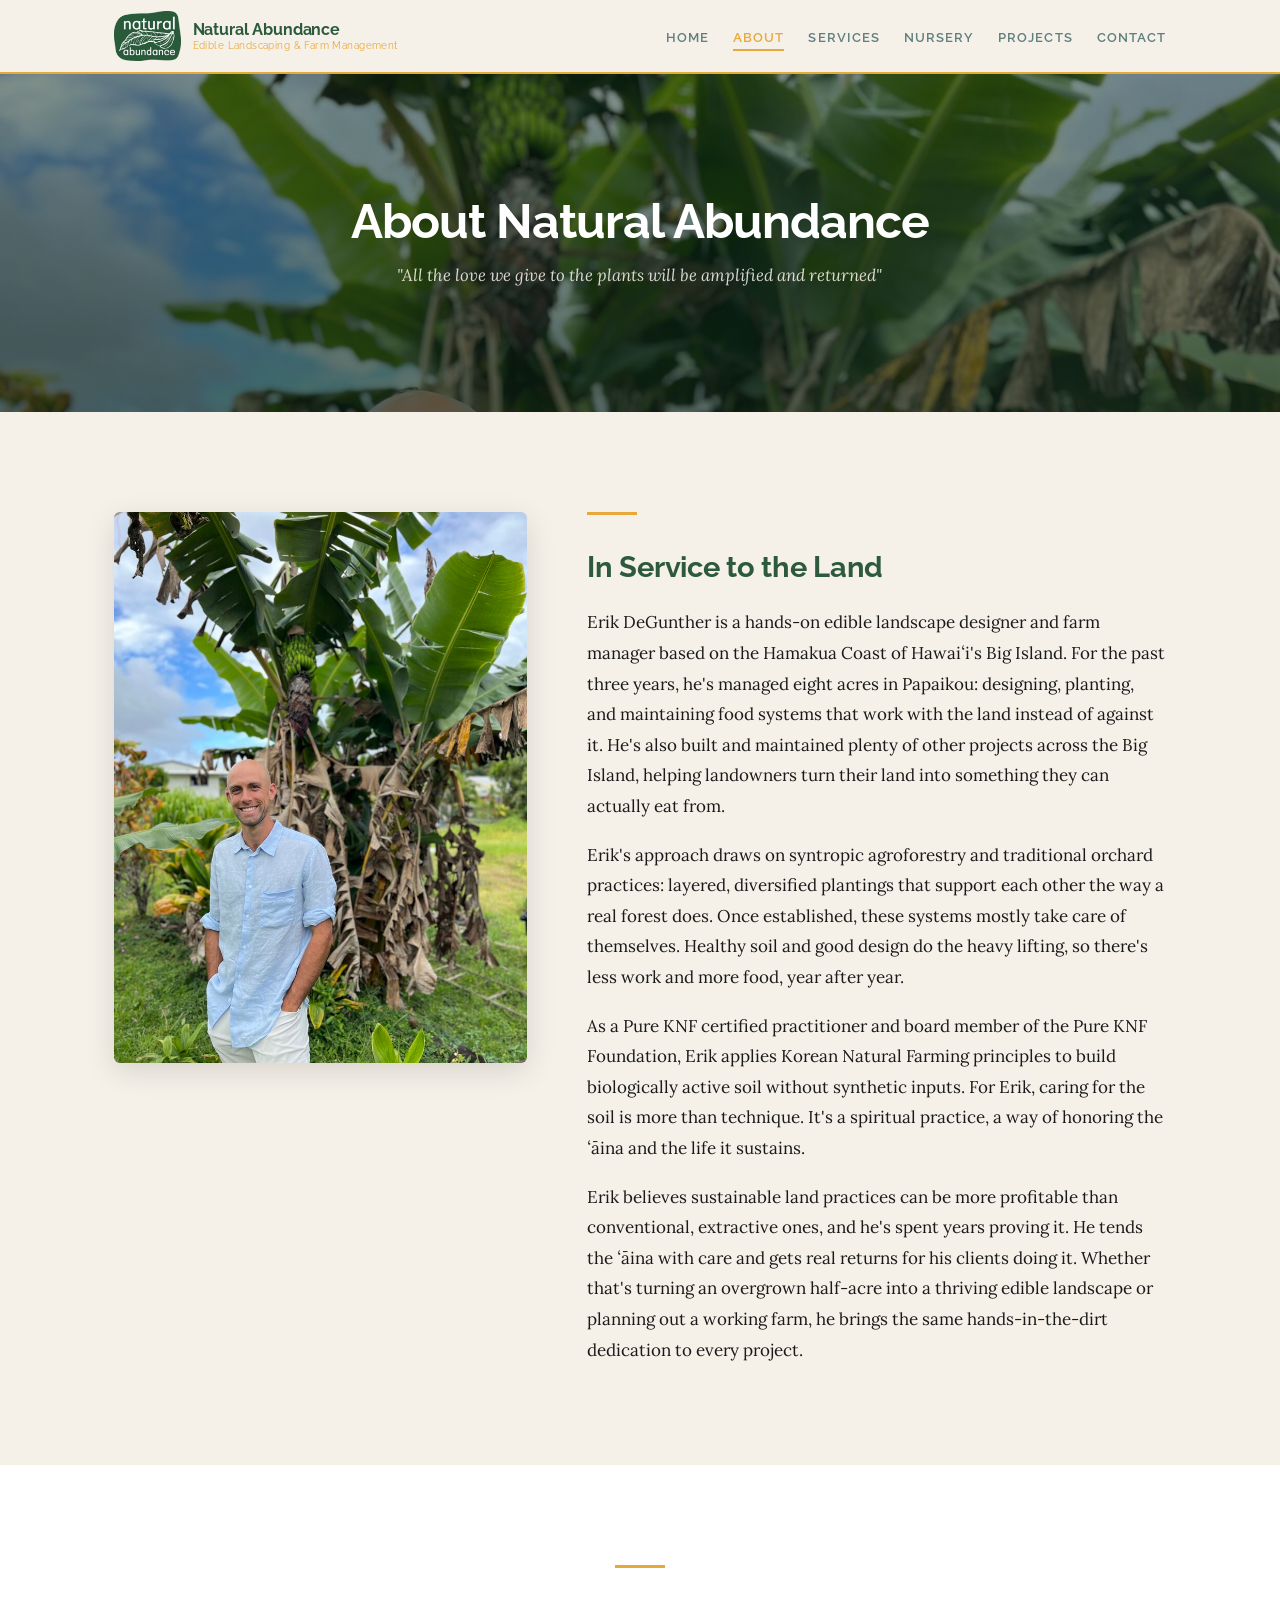
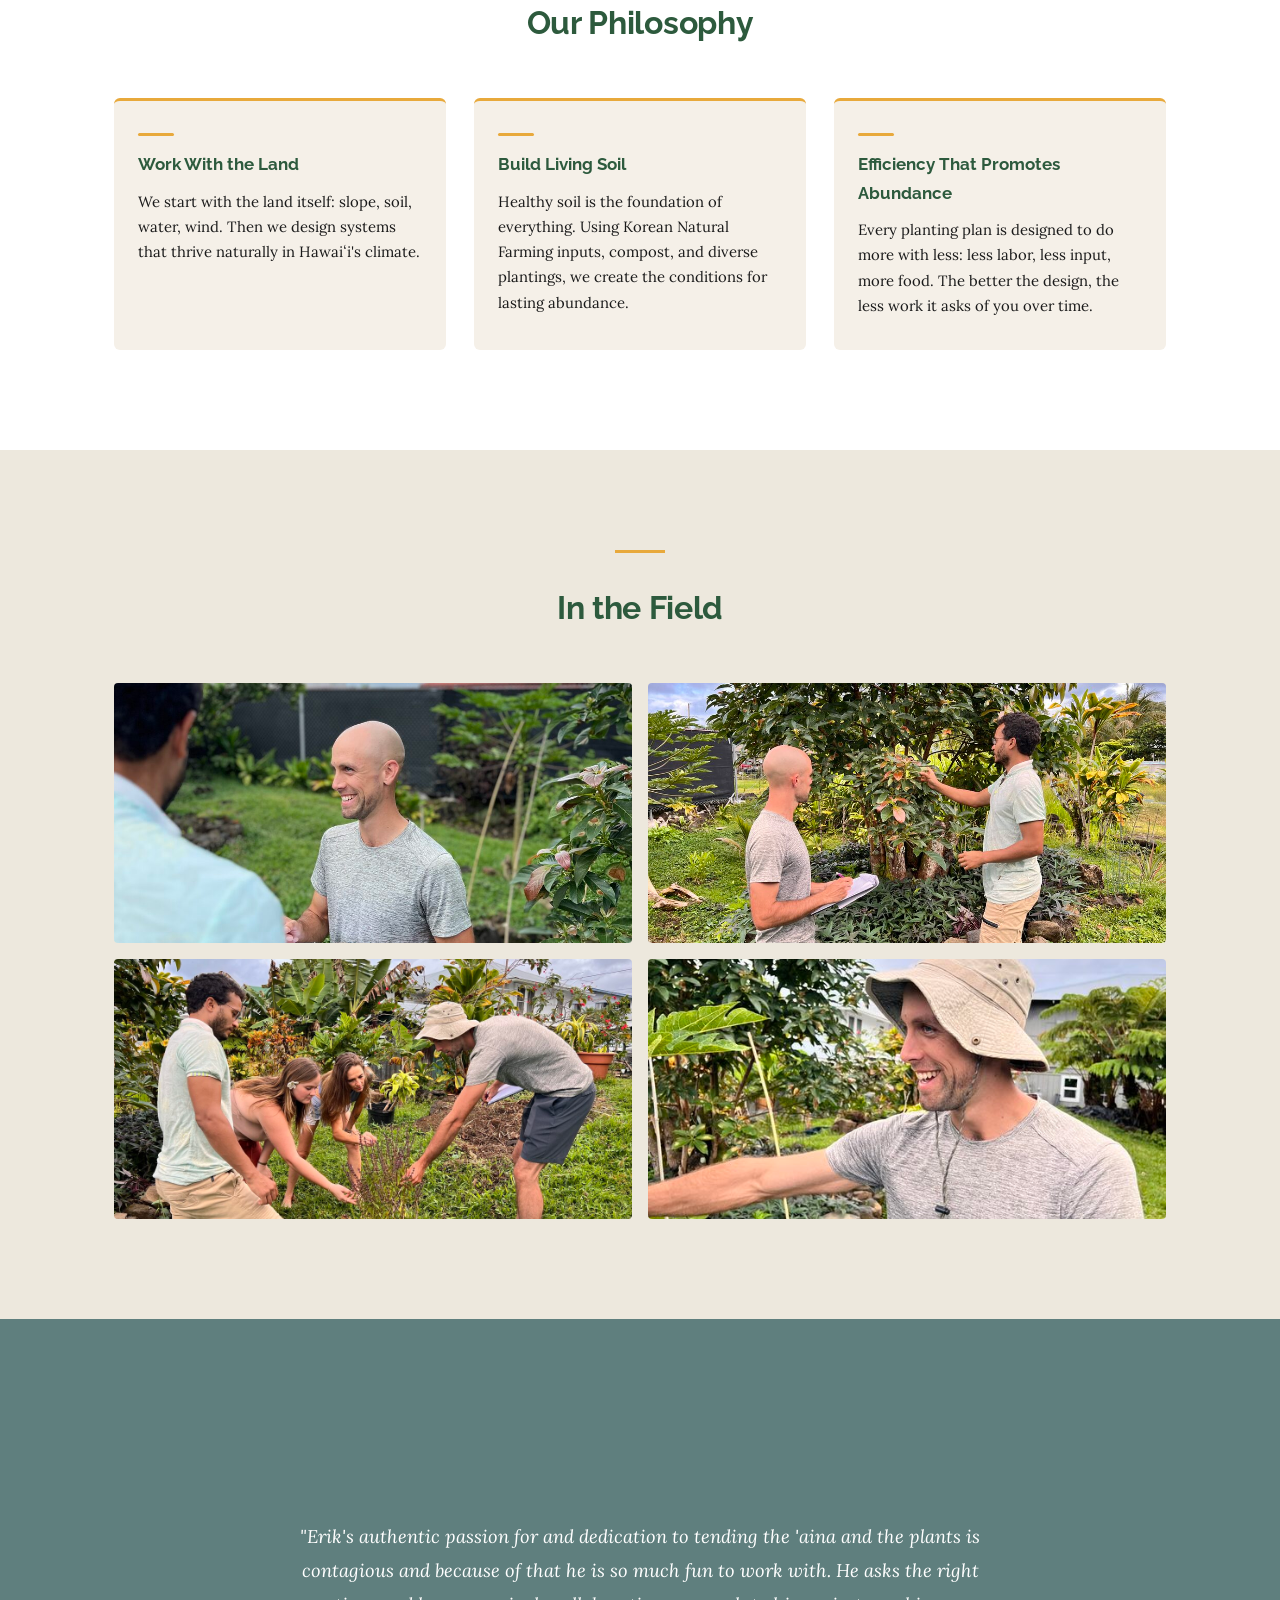
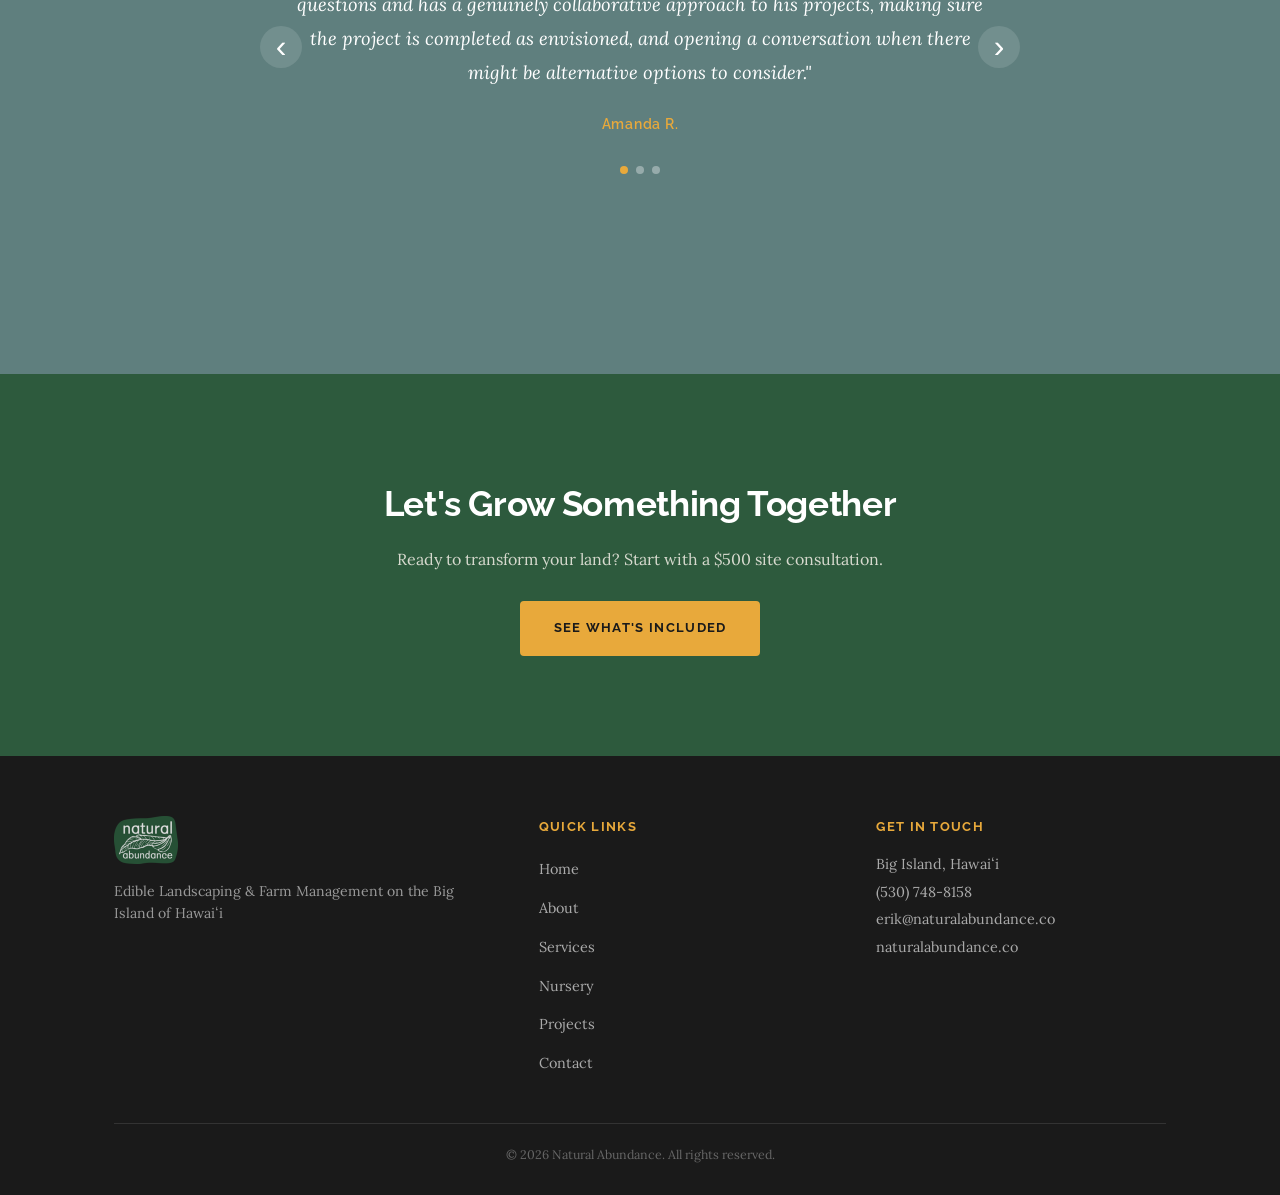
==== commit bc20f21c: "Update site copy to match brand voice - Remove all em dashes site-wide, rephrase into plainer, more " ====
--- a/about.html
+++ b/about.html
@@ -48,10 +48,10 @@
         <div class="about-intro__text">
           <hr class="accent-line accent-line--left">
           <h2>In Service to the Land</h2>
-          <p>Erik DeGunther is a hands-on edible landscape designer and farm manager based on the Hamakua Coast of Hawaiʻi's Big Island. For the past three years, he's managed eight acres in Papaikou — designing, planting, and maintaining productive food systems that work with the land's natural rhythms rather than against them. During that time, he's also built and maintained many successful projects across the Big Island, helping landowners turn their land into something they can actually eat from.</p>
-          <p>Erik's approach draws on syntropic agroforestry methods alongside traditional orchard practices, building layered, diversified plantings that support each other the way a natural forest does. The result is systems that are remarkably low-maintenance and efficient once established — healthy soil and thoughtful design do most of the work, reducing inputs and labor while increasing production over time.</p>
-          <p>As a Pure KNF certified practitioner and board member of the Pure KNF Foundation, Erik applies Korean Natural Farming principles to build biologically active soil without synthetic inputs. For Erik, caring for the soil is more than technique — it's a spiritual practice, a way of honoring the ʻāina and the life it sustains.</p>
-          <p>A core conviction drives the work: sustainable land practices can be more profitable than conventional, extractive methods. Erik's mission is to develop and refine systems that prove this — tending the ʻāina with care while generating real returns for clients. Whether it's transforming an overgrown half-acre into a thriving edible landscape or designing a scalable agroforestry operation, he brings the same hands-in-the-dirt dedication to every project.</p>
+          <p>Erik DeGunther is a hands-on edible landscape designer and farm manager based on the Hamakua Coast of Hawaiʻi's Big Island. For the past three years, he's managed eight acres in Papaikou: designing, planting, and maintaining food systems that work with the land instead of against it. He's also built and maintained plenty of other projects across the Big Island, helping landowners turn their land into something they can actually eat from.</p>
+          <p>Erik's approach draws on syntropic agroforestry and traditional orchard practices: layered, diversified plantings that support each other the way a real forest does. Once established, these systems mostly take care of themselves. Healthy soil and good design do the heavy lifting, so there's less work and more food, year after year.</p>
+          <p>As a Pure KNF certified practitioner and board member of the Pure KNF Foundation, Erik applies Korean Natural Farming principles to build biologically active soil without synthetic inputs. For Erik, caring for the soil is more than technique. It's a spiritual practice, a way of honoring the ʻāina and the life it sustains.</p>
+          <p>Erik believes sustainable land practices can be more profitable than conventional, extractive ones, and he's spent years proving it. He tends the ʻāina with care and gets real returns for his clients doing it. Whether that's turning an overgrown half-acre into a thriving edible landscape or planning out a working farm, he brings the same hands-in-the-dirt dedication to every project.</p>
         </div>
       </div>
     </div>
@@ -67,7 +67,7 @@
         <div class="about-philosophy__card">
           <span class="about-philosophy__bullet"></span>
           <h3>Work With the Land</h3>
-          <p>We read the landscape — slope, soil, water, wind — and design systems that thrive naturally in Hawaiʻi's unique environment.</p>
+          <p>We start with the land itself: slope, soil, water, wind. Then we design systems that thrive naturally in Hawaiʻi's climate.</p>
         </div>
         <div class="about-philosophy__card">
           <span class="about-philosophy__bullet"></span>
@@ -77,7 +77,7 @@
         <div class="about-philosophy__card">
           <span class="about-philosophy__bullet"></span>
           <h3>Efficiency That Promotes Abundance</h3>
-          <p>Every planting plan is designed to do more with less — less labor, less input, more food. The better the design, the less work it asks of you over time.</p>
+          <p>Every planting plan is designed to do more with less: less labor, less input, more food. The better the design, the less work it asks of you over time.</p>
         </div>
       </div>
     </div>
@@ -113,15 +113,15 @@
       <div class="testimonial-carousel__track">
         <div class="testimonial-carousel__slide">
           <p class="testimonial-carousel__text">"Erik's authentic passion for and dedication to tending the 'aina and the plants is contagious and because of that he is so much fun to work with. He asks the right questions and has a genuinely collaborative approach to his projects, making sure the project is completed as envisioned, and opening a conversation when there might be alternative options to consider."</p>
-          <span class="testimonial-carousel__author">— Amanda R.</span>
+          <span class="testimonial-carousel__author">Amanda R.</span>
         </div>
         <div class="testimonial-carousel__slide">
           <p class="testimonial-carousel__text">"He listened carefully to what our priorities were, but more importantly, he brought an extraordinary knowledge base and passion for what was possible. He explained in detail a plan to build out portions of our land in a manner consistent with what was most important to us, including permaculture concepts, feng shui, and anticipated maintenance that flows with the current, not against it."</p>
-          <span class="testimonial-carousel__author">— Scott H.</span>
+          <span class="testimonial-carousel__author">Scott H.</span>
         </div>
         <div class="testimonial-carousel__slide">
           <p class="testimonial-carousel__text">"I'd recommend Erik's services to anyone looking to enhance their 'aina, or with a specific project in mind that requires an inspired mind and hardworking hands."</p>
-          <span class="testimonial-carousel__author">— Amanda R.</span>
+          <span class="testimonial-carousel__author">Amanda R.</span>
         </div>
       </div>
       <div class="testimonial-carousel__dots">
